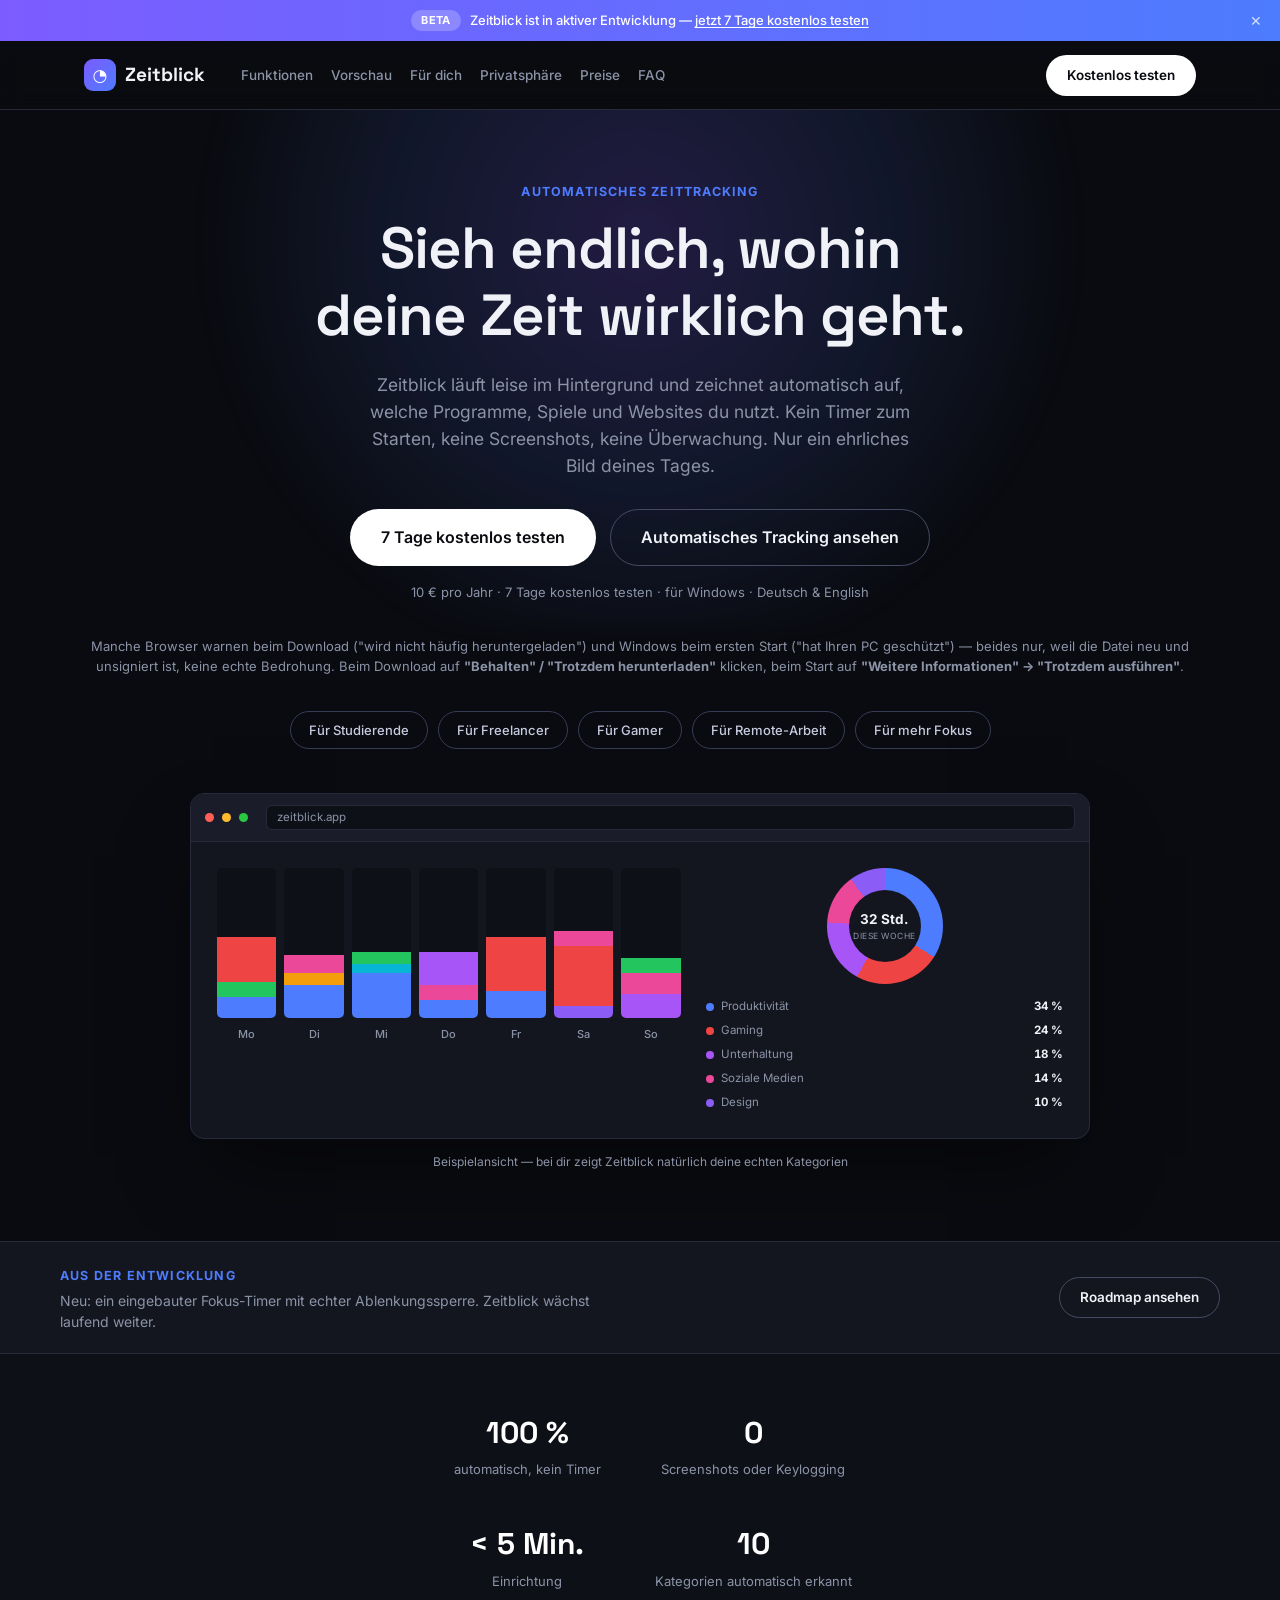
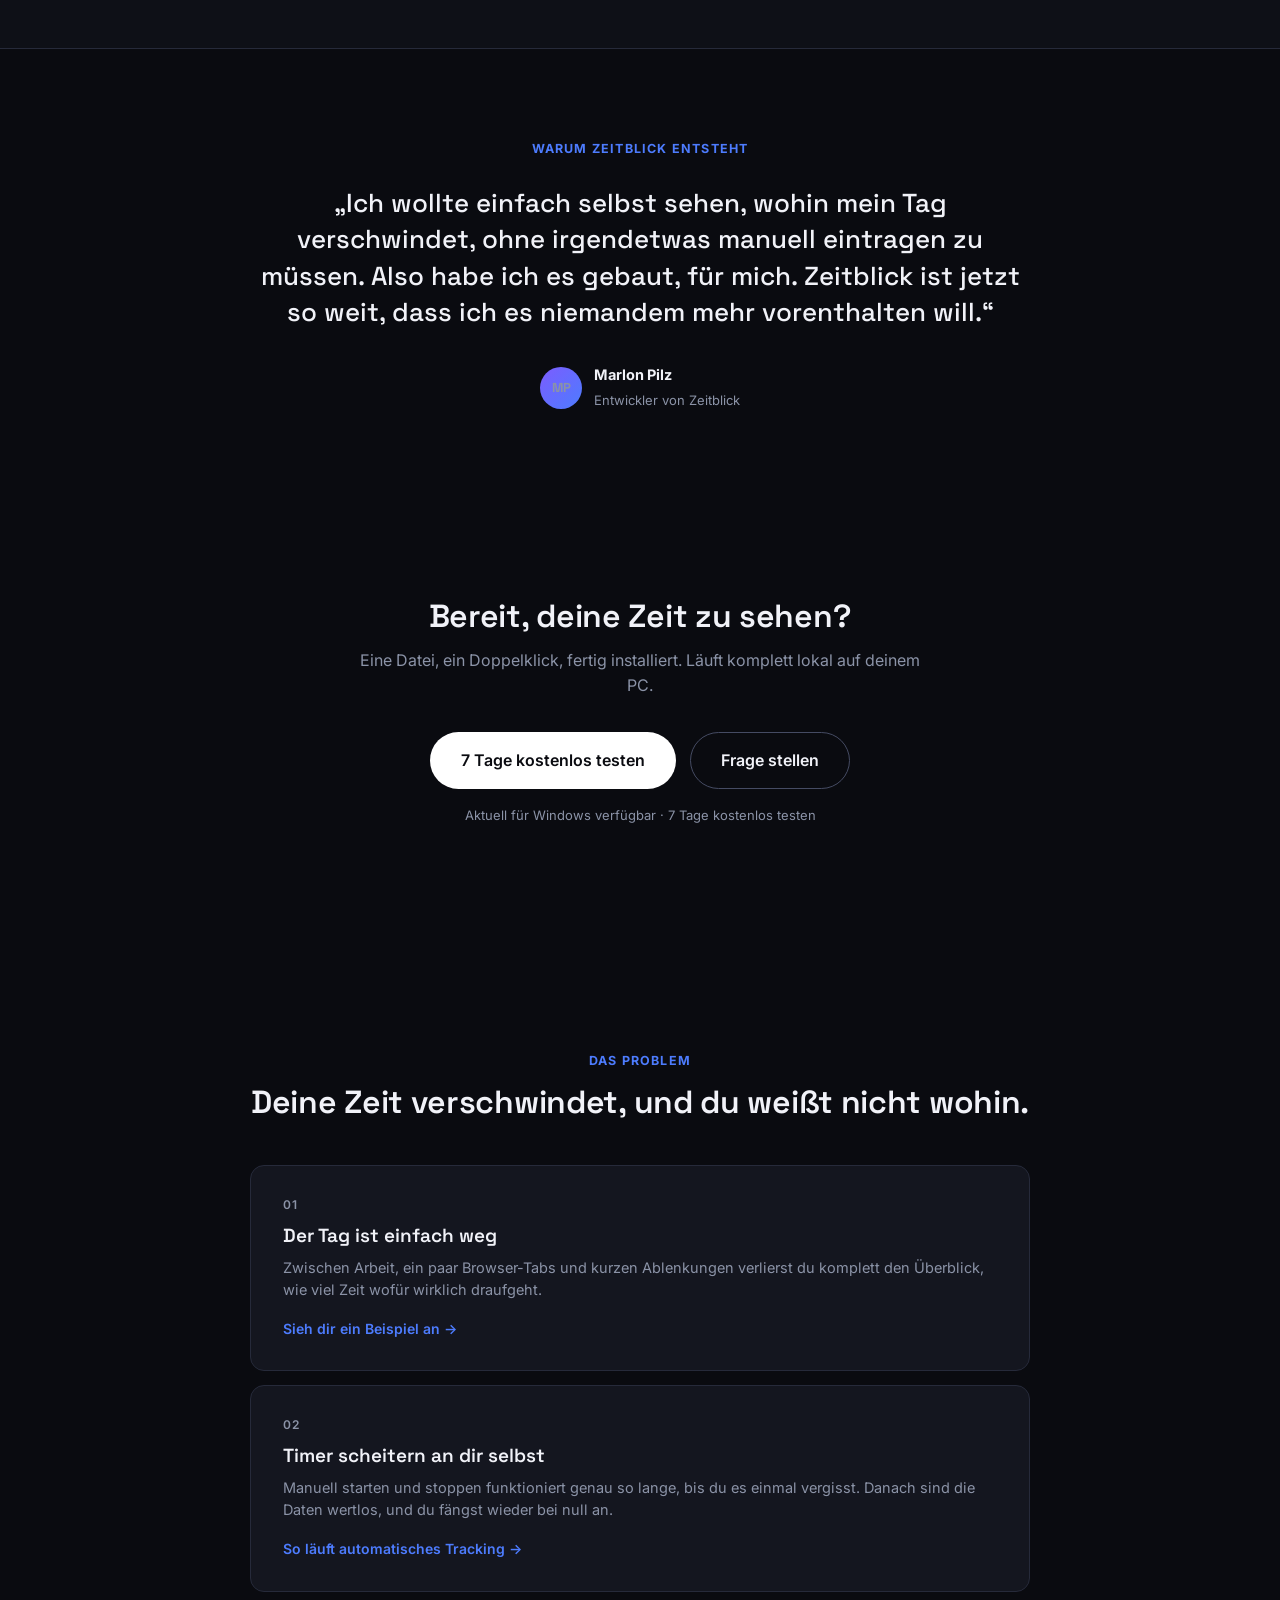
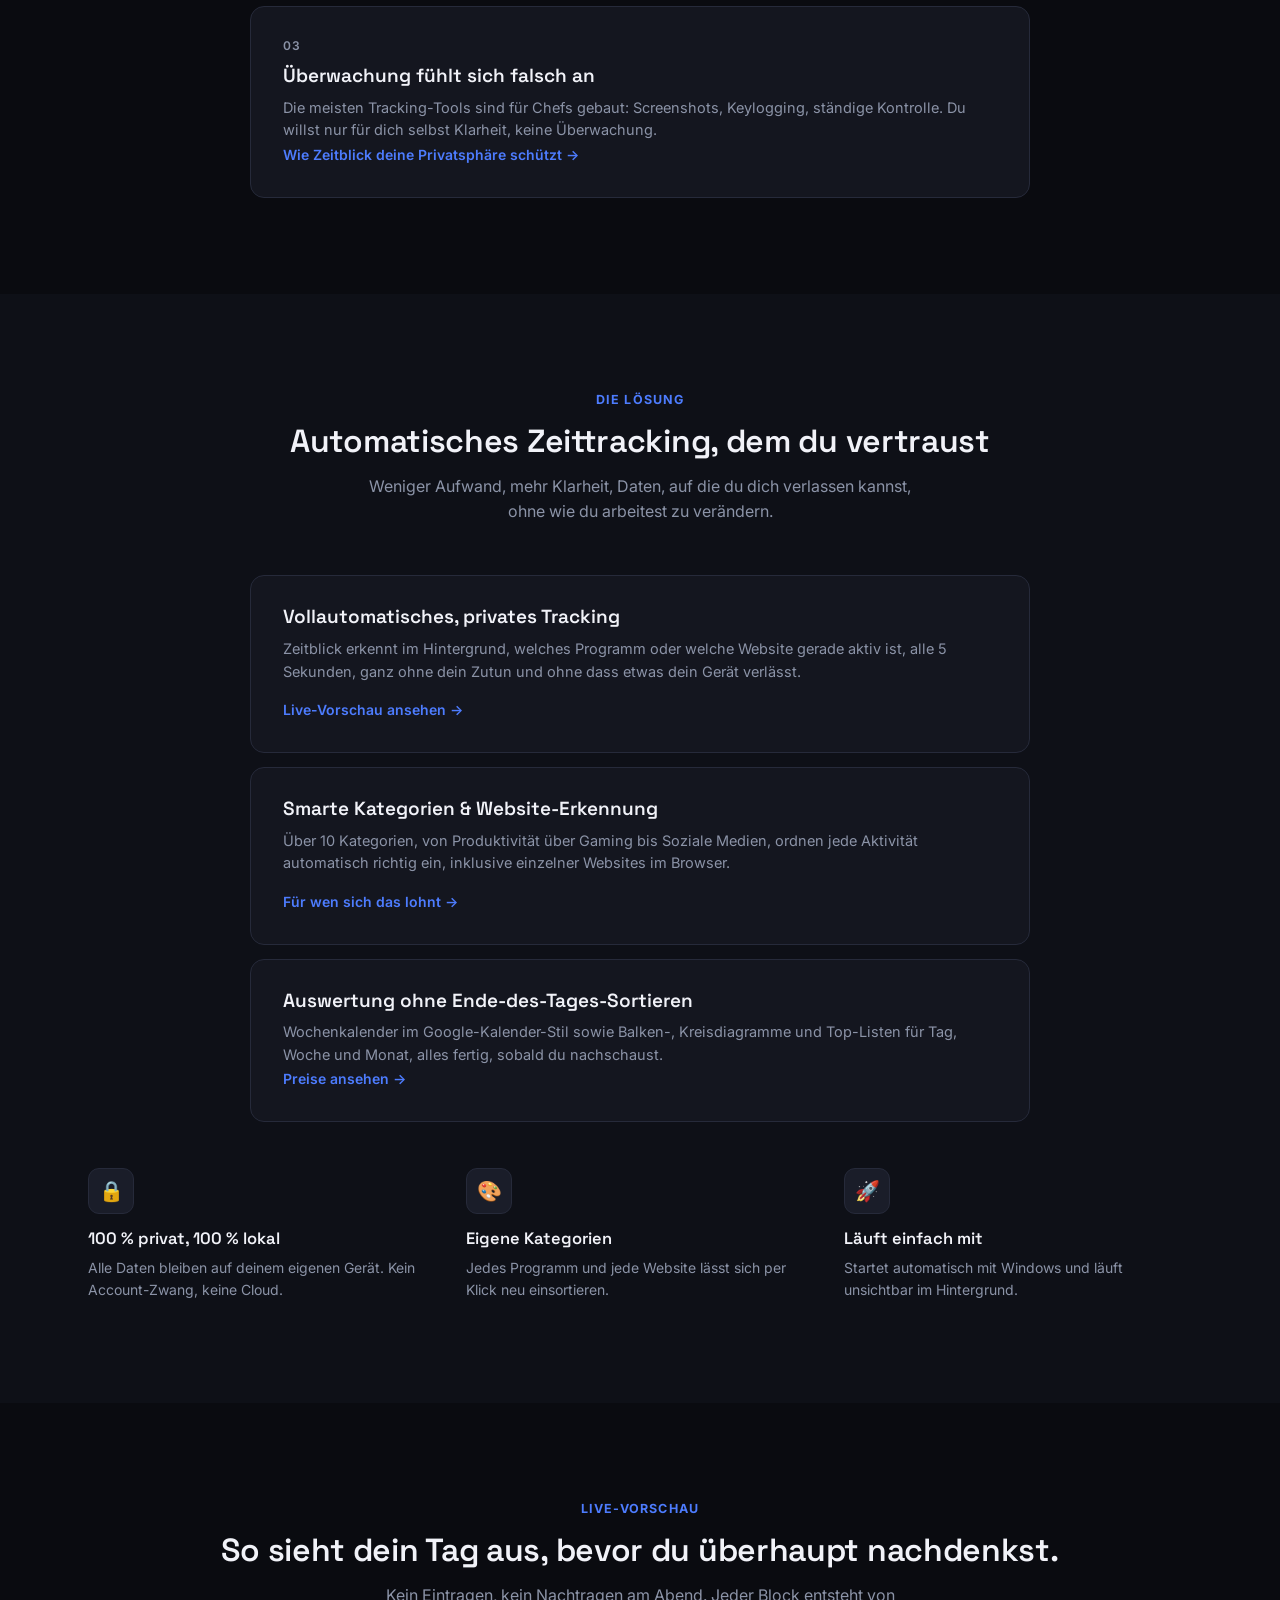
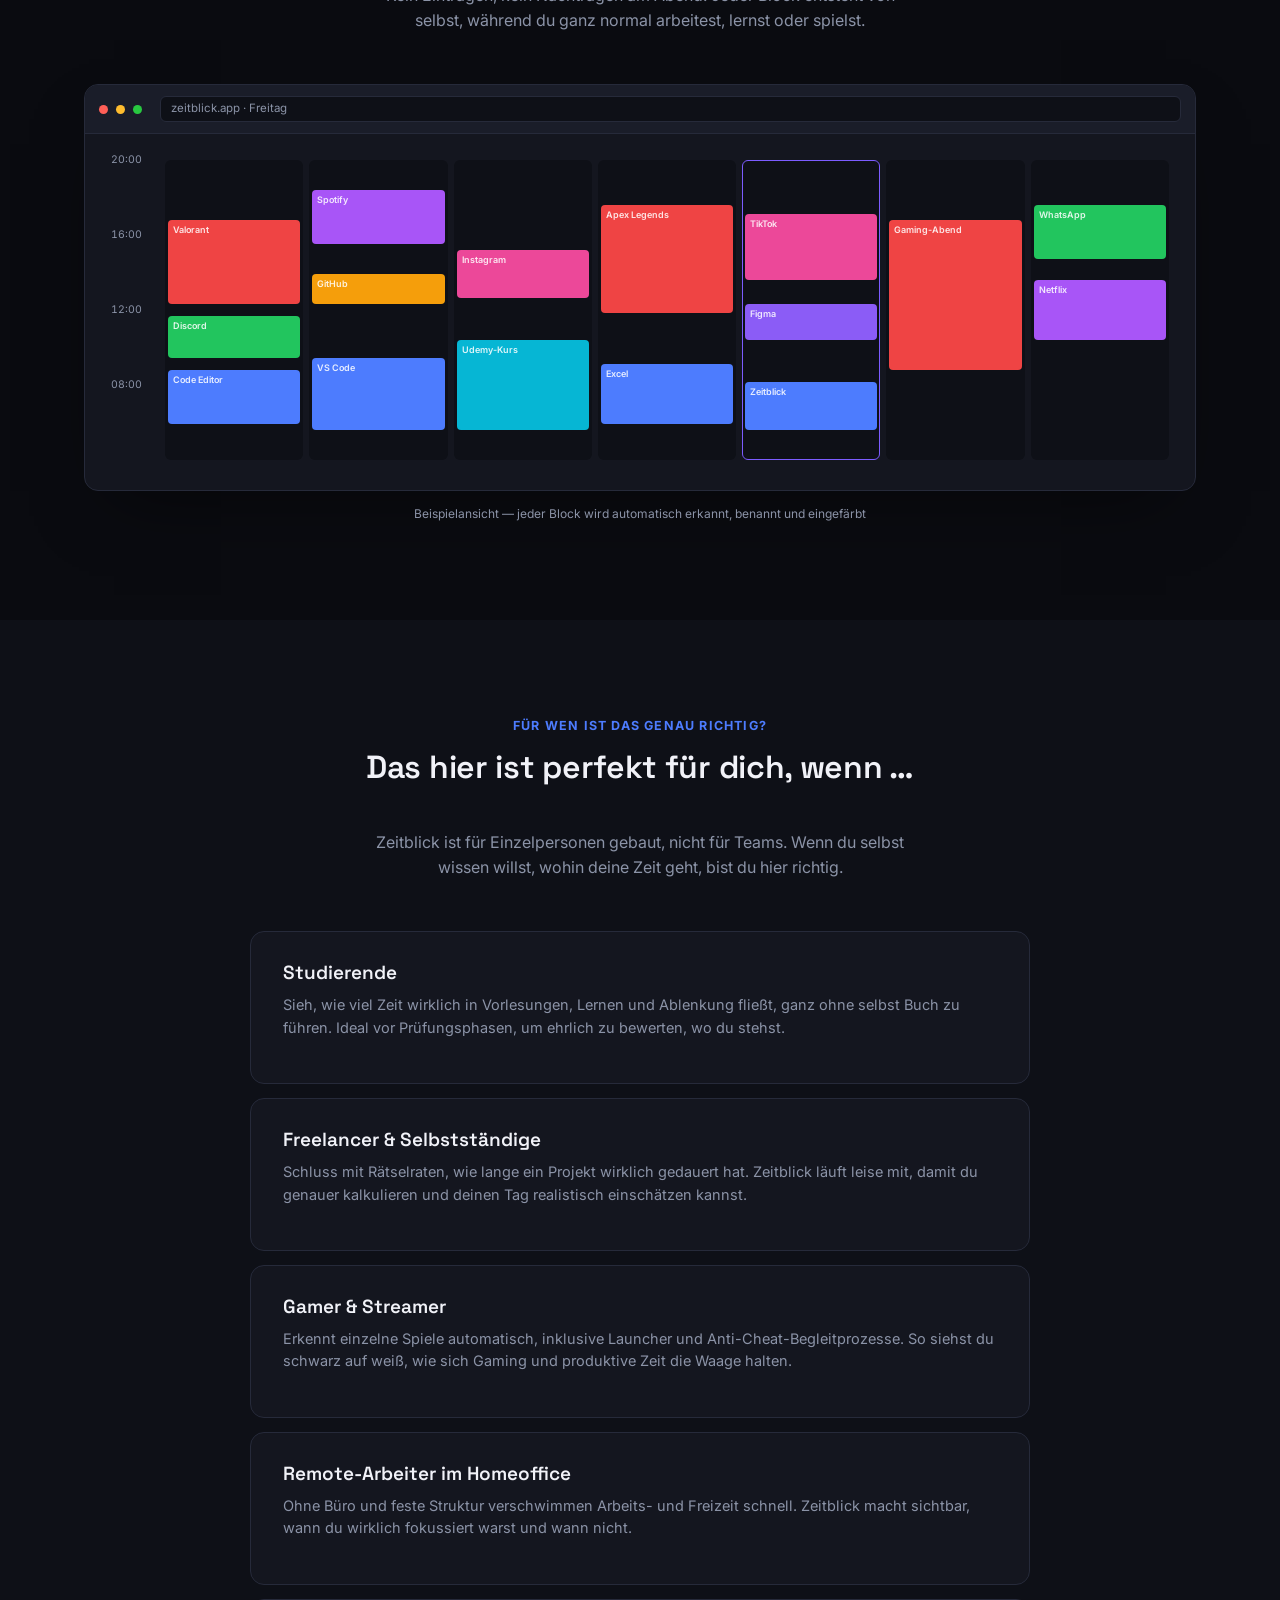
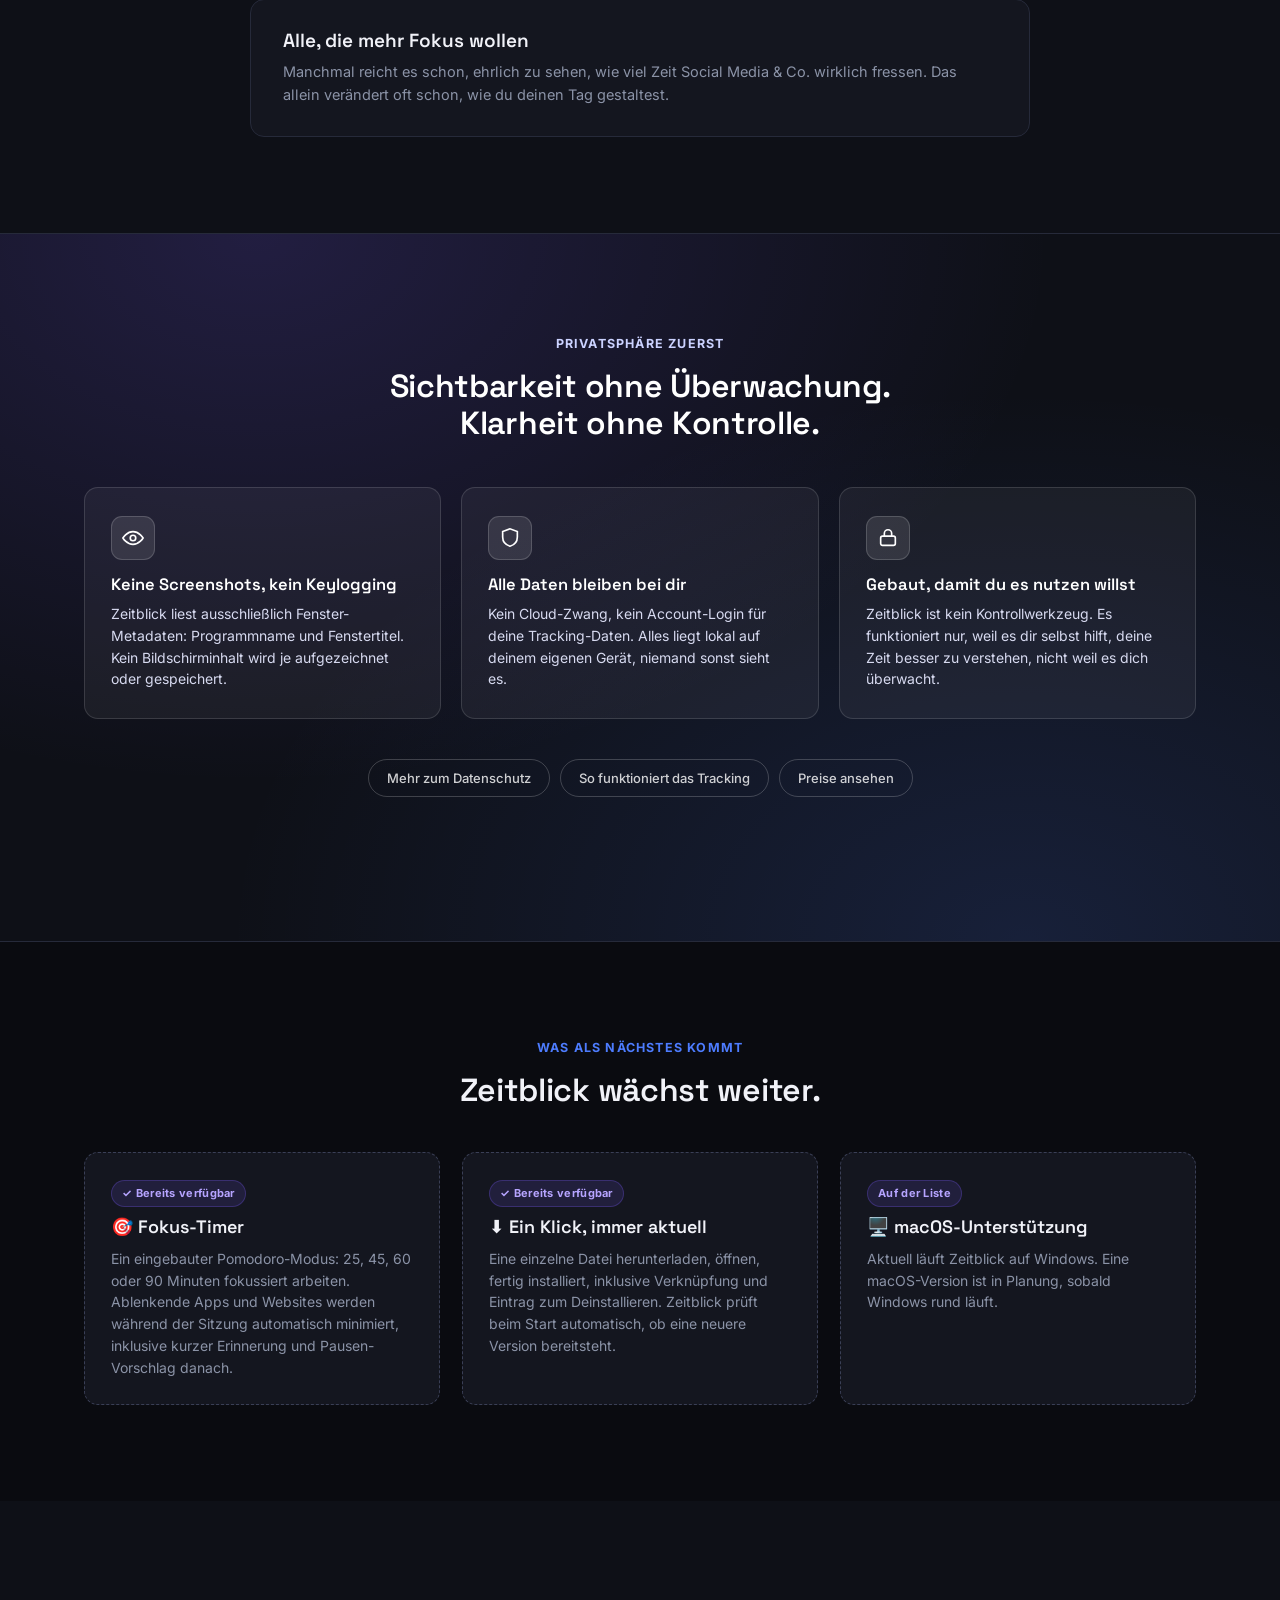
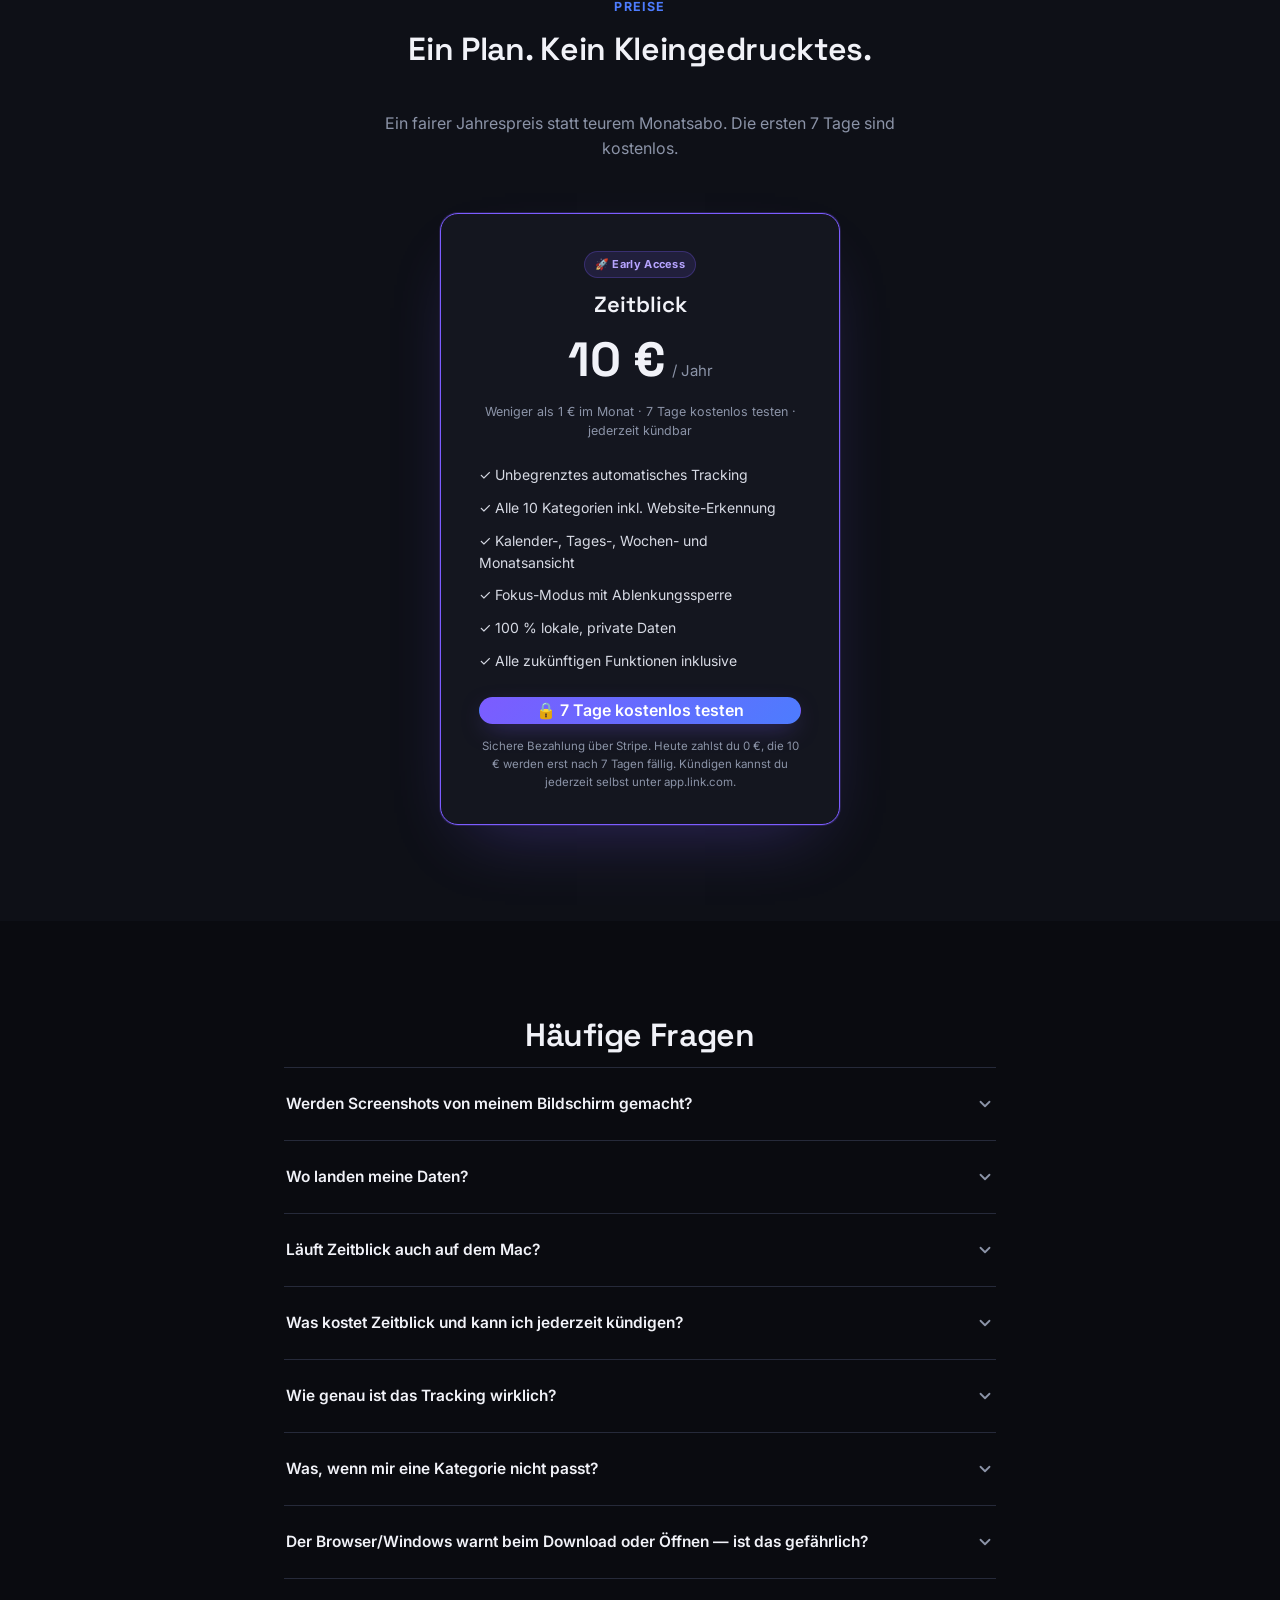
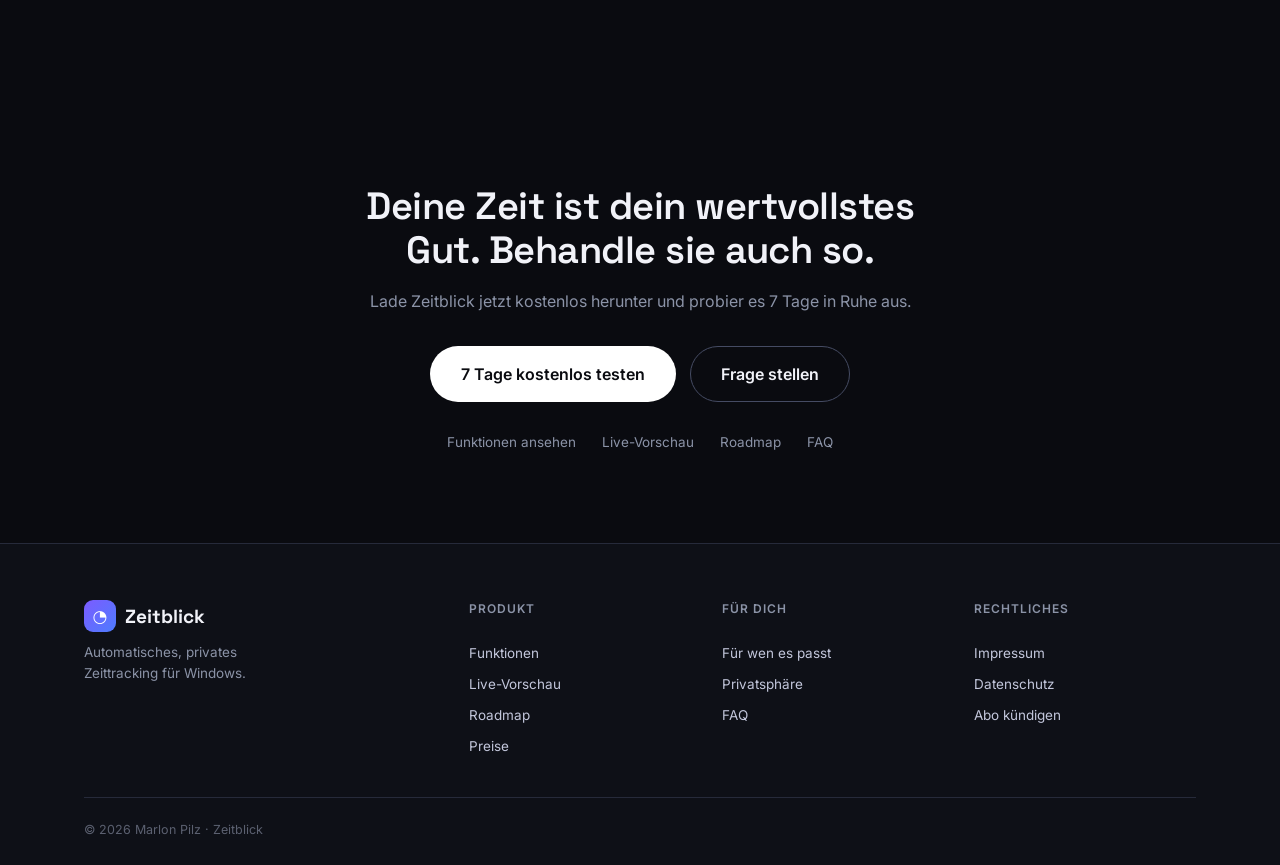
==== index.html @ 04ad4f32 "Route all trial CTAs through the live Stripe payment link Every download/test button on the main pag" ====
<!DOCTYPE html>
<html lang="de">
<head>
  <meta charset="UTF-8">
  <meta name="viewport" content="width=device-width, initial-scale=1.0">
  <title>Zeitblick – Automatisches Zeittracking für dich</title>
  <meta name="description" content="Zeitblick trackt automatisch jede App, jedes Spiel und jede Website und zeigt dir, wohin deine Zeit wirklich geht. Kein Timer, keine Screenshots, 100 % privat.">
  <meta name="robots" content="noindex">
  <link rel="icon" href="data:image/svg+xml,<svg xmlns='http://www.w3.org/2000/svg' viewBox='0 0 100 100'><text y='.9em' font-size='90'>⏱️</text></svg>">
  <link rel="preconnect" href="https://fonts.googleapis.com">
  <link rel="preconnect" href="https://fonts.gstatic.com" crossorigin>
  <link href="https://fonts.googleapis.com/css2?family=Space+Grotesk:wght@500;600;700&family=Inter:wght@400;500;600;700&display=swap" rel="stylesheet">
  <link rel="stylesheet" href="style.css">
</head>
<body>

  <div class="top-banner" id="topBanner">
    <div class="top-banner-inner">
      <span class="top-banner-badge">Beta</span>
      <span>Zeitblick ist in aktiver Entwicklung — <a href="#preise">jetzt 7 Tage kostenlos testen</a></span>
    </div>
    <button class="top-banner-close" id="topBannerClose" aria-label="Hinweis schließen">✕</button>
  </div>

  <header class="site-header" id="top">
    <div class="container header-inner">
      <a href="#top" class="logo">
        <span class="logo-mark">◔</span>
        <span class="logo-text">Zeitblick</span>
      </a>
      <nav class="main-nav" id="mainNav">
        <a href="#funktionen">Funktionen</a>
        <a href="#vorschau">Vorschau</a>
        <a href="#fuerdich">Für dich</a>
        <a href="#privatsphaere">Privatsphäre</a>
        <a href="#preise">Preise</a>
        <a href="#faq">FAQ</a>
      </nav>
      <div class="header-actions">
        <a href="https://buy.stripe.com/7sY9AU1iofcfcSf1mA2oE00" class="btn btn-pill-light btn-small">Kostenlos testen</a>
        <button class="nav-toggle" id="navToggle" aria-label="Menü öffnen" aria-expanded="false">
          <span></span><span></span><span></span>
        </button>
      </div>
    </div>
  </header>

  <main>

    <!-- ══════════ Hero ══════════ -->
    <section class="hero">
      <div class="hero-glow" aria-hidden="true"></div>
      <div class="container hero-inner-stack">
        <span class="eyebrow center">Automatisches Zeittracking</span>
        <h1 class="center">Sieh endlich, wohin<br>deine Zeit wirklich geht.</h1>
        <p class="hero-sub center">
          Zeitblick läuft leise im Hintergrund und zeichnet automatisch auf, welche
          Programme, Spiele und Websites du nutzt. Kein Timer zum Starten, keine
          Screenshots, keine Überwachung. Nur ein ehrliches Bild deines Tages.
        </p>
        <div class="hero-actions center">
          <a href="https://buy.stripe.com/7sY9AU1iofcfcSf1mA2oE00" class="btn btn-pill-light btn-large">7 Tage kostenlos testen</a>
          <a href="#vorschau" class="btn btn-pill-ghost btn-large">Automatisches Tracking ansehen</a>
        </div>
        <p class="hero-note center">10 € pro Jahr · 7 Tage kostenlos testen · für Windows · Deutsch &amp; English</p>
        <p class="hero-note center">Manche Browser warnen beim Download ("wird nicht häufig heruntergeladen") und Windows beim ersten Start ("hat Ihren PC geschützt") — beides nur, weil die Datei neu und unsigniert ist, keine echte Bedrohung. Beim Download auf <strong>"Behalten" / "Trotzdem herunterladen"</strong> klicken, beim Start auf <strong>"Weitere Informationen" → "Trotzdem ausführen"</strong>.</p>

        <div class="chip-row" id="fuerdich-chips">
          <a href="#fuerdich" class="chip">Für Studierende</a>
          <a href="#fuerdich" class="chip">Für Freelancer</a>
          <a href="#fuerdich" class="chip">Für Gamer</a>
          <a href="#fuerdich" class="chip">Für Remote-Arbeit</a>
          <a href="#fuerdich" class="chip">Für mehr Fokus</a>
        </div>

        <div class="hero-visual">
          <div class="browser-card">
            <div class="browser-bar">
              <span class="dot r"></span><span class="dot y"></span><span class="dot g"></span>
              <span class="browser-url">zeitblick.app</span>
            </div>
            <div class="browser-body">
              <div class="mini-week" role="img" aria-label="Beispielhafte Wochenübersicht nach Kategorien">
                <div class="mini-day"><div class="mini-bar">
                  <span style="height:14%;background:var(--cat-produktiv)"></span>
                  <span style="height:10%;background:var(--cat-kommunikation)"></span>
                  <span style="height:30%;background:var(--cat-gaming)"></span>
                </div><b>Mo</b></div>
                <div class="mini-day"><div class="mini-bar">
                  <span style="height:22%;background:var(--cat-produktiv)"></span>
                  <span style="height:8%;background:var(--cat-browsing)"></span>
                  <span style="height:12%;background:var(--cat-sozial)"></span>
                </div><b>Di</b></div>
                <div class="mini-day"><div class="mini-bar">
                  <span style="height:30%;background:var(--cat-produktiv)"></span>
                  <span style="height:6%;background:var(--cat-lernen)"></span>
                  <span style="height:8%;background:var(--cat-kommunikation)"></span>
                </div><b>Mi</b></div>
                <div class="mini-day"><div class="mini-bar">
                  <span style="height:12%;background:var(--cat-produktiv)"></span>
                  <span style="height:10%;background:var(--cat-sozial)"></span>
                  <span style="height:22%;background:var(--cat-unterhaltung)"></span>
                </div><b>Do</b></div>
                <div class="mini-day"><div class="mini-bar">
                  <span style="height:18%;background:var(--cat-produktiv)"></span>
                  <span style="height:36%;background:var(--cat-gaming)"></span>
                </div><b>Fr</b></div>
                <div class="mini-day"><div class="mini-bar">
                  <span style="height:8%;background:var(--cat-design)"></span>
                  <span style="height:40%;background:var(--cat-gaming)"></span>
                  <span style="height:10%;background:var(--cat-sozial)"></span>
                </div><b>Sa</b></div>
                <div class="mini-day"><div class="mini-bar">
                  <span style="height:16%;background:var(--cat-unterhaltung)"></span>
                  <span style="height:14%;background:var(--cat-sozial)"></span>
                  <span style="height:10%;background:var(--cat-kommunikation)"></span>
                </div><b>So</b></div>
              </div>
              <div class="mini-stats">
                <div class="mini-donut" style="background: conic-gradient(
                  var(--cat-produktiv) 0% 34%,
                  var(--cat-gaming) 34% 58%,
                  var(--cat-unterhaltung) 58% 76%,
                  var(--cat-sozial) 76% 90%,
                  var(--cat-design) 90% 100%)">
                  <div class="mini-donut-hole">
                    <b>32 Std.</b>
                    <span>diese Woche</span>
                  </div>
                </div>
                <div class="mini-legend">
                  <div><span class="dot" style="background:var(--cat-produktiv)"></span>Produktivität<b>34 %</b></div>
                  <div><span class="dot" style="background:var(--cat-gaming)"></span>Gaming<b>24 %</b></div>
                  <div><span class="dot" style="background:var(--cat-unterhaltung)"></span>Unterhaltung<b>18 %</b></div>
                  <div><span class="dot" style="background:var(--cat-sozial)"></span>Soziale Medien<b>14 %</b></div>
                  <div><span class="dot" style="background:var(--cat-design)"></span>Design<b>10 %</b></div>
                </div>
              </div>
            </div>
          </div>
          <p class="visual-caption center">Beispielansicht — bei dir zeigt Zeitblick natürlich deine echten Kategorien</p>
        </div>
      </div>
    </section>

    <!-- ══════════ Mini-Teaser ══════════ -->
    <div class="teaser-bar">
      <div class="container teaser-inner">
        <div>
          <span class="eyebrow">Aus der Entwicklung</span>
          <p>Neu: ein eingebauter Fokus-Timer mit echter Ablenkungssperre. Zeitblick wächst laufend weiter.</p>
        </div>
        <a href="#roadmap" class="btn btn-pill-ghost btn-small">Roadmap ansehen</a>
      </div>
    </div>

    <!-- ══════════ Trust-Leiste ══════════ -->
    <section class="trust-bar">
      <div class="container trust-grid">
        <div><b>100 %</b><span>automatisch, kein Timer</span></div>
        <div><b>0</b><span>Screenshots oder Keylogging</span></div>
        <div><b>&lt; 5 Min.</b><span>Einrichtung</span></div>
        <div><b>10</b><span>Kategorien automatisch erkannt</span></div>
      </div>
    </section>

    <!-- ══════════ Founder-Zitat ══════════ -->
    <section class="quote-section">
      <div class="container center">
        <span class="eyebrow center">Warum Zeitblick entsteht</span>
        <blockquote>
          „Ich wollte einfach selbst sehen, wohin mein Tag verschwindet, ohne
          irgendetwas manuell eintragen zu müssen. Also habe ich es gebaut, für
          mich. Zeitblick ist jetzt so weit, dass ich es niemandem mehr vorenthalten will.“
        </blockquote>
        <div class="quote-author">
          <span class="avatar-initial">MP</span>
          <div>
            <b>Marlon Pilz</b>
            <span>Entwickler von Zeitblick</span>
          </div>
        </div>
      </div>
    </section>

    <!-- ══════════ Download-artige Zwischen-CTA ══════════ -->
    <section class="section download-cta">
      <div class="container center">
        <h2 class="section-title">Bereit, deine Zeit zu sehen?</h2>
        <p class="section-sub">Eine Datei, ein Doppelklick, fertig installiert. Läuft komplett lokal auf deinem PC.</p>
        <div class="hero-actions center">
          <a href="https://buy.stripe.com/7sY9AU1iofcfcSf1mA2oE00" class="btn btn-pill-light btn-large">7 Tage kostenlos testen</a>
          <a href="mailto:smalox.der.beste@gmail.com?subject=Frage%20zu%20Zeitblick" class="btn btn-pill-ghost btn-large">Frage stellen</a>
        </div>
        <p class="hero-note">Aktuell für Windows verfügbar · 7 Tage kostenlos testen</p>
      </div>
    </section>

    <!-- ══════════ Problem ══════════ -->
    <section class="section" id="problem">
      <div class="container">
        <span class="eyebrow center">Das Problem</span>
        <h2 class="section-title center">Deine Zeit verschwindet, und du weißt nicht wohin.</h2>
        <div class="stacked-list">
          <div class="stacked-card">
            <span class="stacked-num">01</span>
            <h3>Der Tag ist einfach weg</h3>
            <p>Zwischen Arbeit, ein paar Browser-Tabs und kurzen Ablenkungen verlierst du komplett den Überblick, wie viel Zeit wofür wirklich draufgeht.</p>
            <a href="#vorschau" class="link-arrow">Sieh dir ein Beispiel an →</a>
          </div>
          <div class="stacked-card">
            <span class="stacked-num">02</span>
            <h3>Timer scheitern an dir selbst</h3>
            <p>Manuell starten und stoppen funktioniert genau so lange, bis du es einmal vergisst. Danach sind die Daten wertlos, und du fängst wieder bei null an.</p>
            <a href="#funktionen" class="link-arrow">So läuft automatisches Tracking →</a>
          </div>
          <div class="stacked-card">
            <span class="stacked-num">03</span>
            <h3>Überwachung fühlt sich falsch an</h3>
            <p>Die meisten Tracking-Tools sind für Chefs gebaut: Screenshots, Keylogging, ständige Kontrolle. Du willst nur für dich selbst Klarheit, keine Überwachung.</p>
            <a href="#privatsphaere" class="link-arrow">Wie Zeitblick deine Privatsphäre schützt →</a>
          </div>
        </div>
      </div>
    </section>

    <!-- ══════════ Lösung ══════════ -->
    <section class="section section-alt" id="funktionen">
      <div class="container">
        <span class="eyebrow center">Die Lösung</span>
        <h2 class="section-title center">Automatisches Zeittracking, dem du vertraust</h2>
        <p class="section-sub center">Weniger Aufwand, mehr Klarheit, Daten, auf die du dich verlassen kannst, ohne wie du arbeitest zu verändern.</p>

        <div class="stacked-list">
          <div class="stacked-card">
            <h3>Vollautomatisches, privates Tracking</h3>
            <p>Zeitblick erkennt im Hintergrund, welches Programm oder welche Website gerade aktiv ist, alle 5 Sekunden, ganz ohne dein Zutun und ohne dass etwas dein Gerät verlässt.</p>
            <a href="#vorschau" class="link-arrow">Live-Vorschau ansehen →</a>
          </div>
          <div class="stacked-card">
            <h3>Smarte Kategorien & Website-Erkennung</h3>
            <p>Über 10 Kategorien, von Produktivität über Gaming bis Soziale Medien, ordnen jede Aktivität automatisch richtig ein, inklusive einzelner Websites im Browser.</p>
            <a href="#fuerdich" class="link-arrow">Für wen sich das lohnt →</a>
          </div>
          <div class="stacked-card">
            <h3>Auswertung ohne Ende-des-Tages-Sortieren</h3>
            <p>Wochenkalender im Google-Kalender-Stil sowie Balken-, Kreisdiagramme und Top-Listen für Tag, Woche und Monat, alles fertig, sobald du nachschaust.</p>
            <a href="#preise" class="link-arrow">Preise ansehen →</a>
          </div>
        </div>

        <div class="card-grid three feature-grid">
          <div class="feature">
            <div class="feature-icon">🔒</div>
            <h3>100 % privat, 100 % lokal</h3>
            <p>Alle Daten bleiben auf deinem eigenen Gerät. Kein Account-Zwang, keine Cloud.</p>
          </div>
          <div class="feature">
            <div class="feature-icon">🎨</div>
            <h3>Eigene Kategorien</h3>
            <p>Jedes Programm und jede Website lässt sich per Klick neu einsortieren.</p>
          </div>
          <div class="feature">
            <div class="feature-icon">🚀</div>
            <h3>Läuft einfach mit</h3>
            <p>Startet automatisch mit Windows und läuft unsichtbar im Hintergrund.</p>
          </div>
        </div>
      </div>
    </section>

    <!-- ══════════ Live-Vorschau ══════════ -->
    <section class="section" id="vorschau">
      <div class="container">
        <span class="eyebrow center">Live-Vorschau</span>
        <h2 class="section-title center">So sieht dein Tag aus, bevor du überhaupt nachdenkst.</h2>
        <p class="section-sub center">Kein Eintragen, kein Nachtragen am Abend. Jeder Block entsteht von selbst, während du ganz normal arbeitest, lernst oder spielst.</p>

        <div class="preview-card">
          <div class="browser-bar">
            <span class="dot r"></span><span class="dot y"></span><span class="dot g"></span>
            <span class="browser-url">zeitblick.app · Freitag</span>
          </div>
          <div class="cal-preview">
            <div class="cal-axis">
              <span style="top:0%">20:00</span>
              <span style="top:25%">16:00</span>
              <span style="top:50%">12:00</span>
              <span style="top:75%">08:00</span>
            </div>
            <div class="cal-days" role="img" aria-label="Beispielhafter Tagesablauf mit farbigen Kategorie-Blöcken">
              <div class="cal-col">
                <span class="blk" style="top:70%;height:18%;background:var(--cat-produktiv)">Code Editor</span>
                <span class="blk" style="top:52%;height:14%;background:var(--cat-kommunikation)">Discord</span>
                <span class="blk" style="top:20%;height:28%;background:var(--cat-gaming)">Valorant</span>
              </div>
              <div class="cal-col">
                <span class="blk" style="top:66%;height:24%;background:var(--cat-produktiv)">VS Code</span>
                <span class="blk" style="top:38%;height:10%;background:var(--cat-browsing)">GitHub</span>
                <span class="blk" style="top:10%;height:18%;background:var(--cat-unterhaltung)">Spotify</span>
              </div>
              <div class="cal-col">
                <span class="blk" style="top:60%;height:30%;background:var(--cat-lernen)">Udemy-Kurs</span>
                <span class="blk" style="top:30%;height:16%;background:var(--cat-sozial)">Instagram</span>
              </div>
              <div class="cal-col">
                <span class="blk" style="top:68%;height:20%;background:var(--cat-produktiv)">Excel</span>
                <span class="blk" style="top:15%;height:36%;background:var(--cat-gaming)">Apex Legends</span>
              </div>
              <div class="cal-col cal-col-today">
                <span class="blk" style="top:74%;height:16%;background:var(--cat-produktiv)">Zeitblick</span>
                <span class="blk" style="top:48%;height:12%;background:var(--cat-design)">Figma</span>
                <span class="blk" style="top:18%;height:22%;background:var(--cat-sozial)">TikTok</span>
              </div>
              <div class="cal-col">
                <span class="blk" style="top:20%;height:50%;background:var(--cat-gaming)">Gaming-Abend</span>
              </div>
              <div class="cal-col">
                <span class="blk" style="top:40%;height:20%;background:var(--cat-unterhaltung)">Netflix</span>
                <span class="blk" style="top:15%;height:18%;background:var(--cat-kommunikation)">WhatsApp</span>
              </div>
            </div>
          </div>
        </div>
        <p class="visual-caption center">Beispielansicht — jeder Block wird automatisch erkannt, benannt und eingefärbt</p>
      </div>
    </section>

    <!-- ══════════ Für wen (Personas) ══════════ -->
    <section class="section section-alt" id="fuerdich">
      <div class="container">
        <span class="eyebrow center">Für wen ist das genau richtig?</span>
        <h2 class="section-title center">Das hier ist perfekt für dich, wenn …</h2>
        <p class="section-sub center">Zeitblick ist für Einzelpersonen gebaut, nicht für Teams. Wenn du selbst wissen willst, wohin deine Zeit geht, bist du hier richtig.</p>

        <div class="stacked-list">
          <div class="stacked-card">
            <h3>Studierende</h3>
            <p>Sieh, wie viel Zeit wirklich in Vorlesungen, Lernen und Ablenkung fließt, ganz ohne selbst Buch zu führen. Ideal vor Prüfungsphasen, um ehrlich zu bewerten, wo du stehst.</p>
          </div>
          <div class="stacked-card">
            <h3>Freelancer & Selbstständige</h3>
            <p>Schluss mit Rätselraten, wie lange ein Projekt wirklich gedauert hat. Zeitblick läuft leise mit, damit du genauer kalkulieren und deinen Tag realistisch einschätzen kannst.</p>
          </div>
          <div class="stacked-card">
            <h3>Gamer & Streamer</h3>
            <p>Erkennt einzelne Spiele automatisch, inklusive Launcher und Anti-Cheat-Begleitprozesse. So siehst du schwarz auf weiß, wie sich Gaming und produktive Zeit die Waage halten.</p>
          </div>
          <div class="stacked-card">
            <h3>Remote-Arbeiter im Homeoffice</h3>
            <p>Ohne Büro und feste Struktur verschwimmen Arbeits- und Freizeit schnell. Zeitblick macht sichtbar, wann du wirklich fokussiert warst und wann nicht.</p>
          </div>
          <div class="stacked-card">
            <h3>Alle, die mehr Fokus wollen</h3>
            <p>Manchmal reicht es schon, ehrlich zu sehen, wie viel Zeit Social Media & Co. wirklich fressen. Das allein verändert oft schon, wie du deinen Tag gestaltest.</p>
          </div>
        </div>
      </div>
    </section>

    <!-- ══════════ Privatsphäre ══════════ -->
    <section class="privacy-section" id="privatsphaere">
      <div class="container">
        <span class="eyebrow center light">Privatsphäre zuerst</span>
        <h2 class="section-title center light">Sichtbarkeit ohne Überwachung.<br>Klarheit ohne Kontrolle.</h2>

        <div class="privacy-grid">
          <div class="privacy-card">
            <div class="privacy-icon">
              <svg width="22" height="22" viewBox="0 0 24 24" fill="none" stroke="#fff" stroke-width="1.8"><path d="M1 12s4-7 11-7 11 7 11 7-4 7-11 7-11-7-11-7Z"/><circle cx="12" cy="12" r="3"/></svg>
            </div>
            <h3>Keine Screenshots, kein Keylogging</h3>
            <p>Zeitblick liest ausschließlich Fenster-Metadaten: Programmname und Fenstertitel. Kein Bildschirminhalt wird je aufgezeichnet oder gespeichert.</p>
          </div>
          <div class="privacy-card">
            <div class="privacy-icon">
              <svg width="22" height="22" viewBox="0 0 24 24" fill="none" stroke="#fff" stroke-width="1.8"><path d="M12 2 4 5v6c0 5 3.4 8.7 8 10 4.6-1.3 8-5 8-10V5l-8-3Z"/></svg>
            </div>
            <h3>Alle Daten bleiben bei dir</h3>
            <p>Kein Cloud-Zwang, kein Account-Login für deine Tracking-Daten. Alles liegt lokal auf deinem eigenen Gerät, niemand sonst sieht es.</p>
          </div>
          <div class="privacy-card">
            <div class="privacy-icon">
              <svg width="22" height="22" viewBox="0 0 24 24" fill="none" stroke="#fff" stroke-width="1.8"><rect x="4" y="10" width="16" height="10" rx="2"/><path d="M8 10V7a4 4 0 0 1 8 0v3"/></svg>
            </div>
            <h3>Gebaut, damit du es nutzen willst</h3>
            <p>Zeitblick ist kein Kontrollwerkzeug. Es funktioniert nur, weil es dir selbst hilft, deine Zeit besser zu verstehen, nicht weil es dich überwacht.</p>
          </div>
        </div>

        <div class="chip-row center">
          <a href="#faq" class="chip chip-light">Mehr zum Datenschutz</a>
          <a href="#funktionen" class="chip chip-light">So funktioniert das Tracking</a>
          <a href="#preise" class="chip chip-light">Preise ansehen</a>
        </div>
      </div>
    </section>

    <!-- ══════════ Roadmap ══════════ -->
    <section class="section" id="roadmap">
      <div class="container">
        <span class="eyebrow center">Was als Nächstes kommt</span>
        <h2 class="section-title center">Zeitblick wächst weiter.</h2>
        <div class="card-grid three">
          <div class="roadmap-card">
            <span class="badge-soon">✓ Bereits verfügbar</span>
            <h3>🎯 Fokus-Timer</h3>
            <p>Ein eingebauter Pomodoro-Modus: 25, 45, 60 oder 90 Minuten fokussiert arbeiten. Ablenkende Apps und Websites werden während der Sitzung automatisch minimiert, inklusive kurzer Erinnerung und Pausen-Vorschlag danach.</p>
          </div>
          <div class="roadmap-card">
            <span class="badge-soon">✓ Bereits verfügbar</span>
            <h3>⬇️ Ein Klick, immer aktuell</h3>
            <p>Eine einzelne Datei herunterladen, öffnen, fertig installiert, inklusive Verknüpfung und Eintrag zum Deinstallieren. Zeitblick prüft beim Start automatisch, ob eine neuere Version bereitsteht.</p>
          </div>
          <div class="roadmap-card">
            <span class="badge-soon">Auf der Liste</span>
            <h3>🖥️ macOS-Unterstützung</h3>
            <p>Aktuell läuft Zeitblick auf Windows. Eine macOS-Version ist in Planung, sobald Windows rund läuft.</p>
          </div>
        </div>
      </div>
    </section>

    <!-- ══════════ Preise ══════════ -->
    <section class="section section-alt" id="preise">
      <div class="container">
        <span class="eyebrow center">Preise</span>
        <h2 class="section-title center">Ein Plan. Kein Kleingedrucktes.</h2>
        <p class="section-sub center">Ein fairer Jahrespreis statt teurem Monatsabo. Die ersten 7 Tage sind kostenlos.</p>

        <div class="pricing-wrap">
          <div class="pricing-card">
            <span class="badge-soon">🚀 Early Access</span>
            <h3>Zeitblick</h3>
            <div class="price"><span class="price-amount">10 €</span><span class="price-period">/ Jahr</span></div>
            <p class="price-note">Weniger als 1 € im Monat · 7 Tage kostenlos testen · jederzeit kündbar</p>
            <ul class="price-features">
              <li>✓ Unbegrenztes automatisches Tracking</li>
              <li>✓ Alle 10 Kategorien inkl. Website-Erkennung</li>
              <li>✓ Kalender-, Tages-, Wochen- und Monatsansicht</li>
              <li>✓ Fokus-Modus mit Ablenkungssperre</li>
              <li>✓ 100 % lokale, private Daten</li>
              <li>✓ Alle zukünftigen Funktionen inklusive</li>
            </ul>

            <a href="https://buy.stripe.com/7sY9AU1iofcfcSf1mA2oE00" class="btn btn-pill-solid" style="width:100%;margin-bottom:14px">🔒 7 Tage kostenlos testen</a>

            <p class="waitlist-note">Sichere Bezahlung über Stripe. Heute zahlst du 0 €, die 10 € werden erst nach 7 Tagen fällig. Kündigen kannst du jederzeit selbst unter app.link.com.</p>
          </div>
        </div>
      </div>
    </section>

    <!-- ══════════ FAQ ══════════ -->
    <section class="section" id="faq">
      <div class="container narrow">
        <h2 class="section-title center">Häufige Fragen</h2>

        <div class="faq-list">
          <details class="faq-item">
            <summary>Werden Screenshots von meinem Bildschirm gemacht?<span class="chev"></span></summary>
            <p>Nein. Zeitblick liest ausschließlich Fenster-Metadaten, also den Programmnamen und den Fenstertitel. Es gibt keine Screenshots, kein Keylogging und keine Bildschirmaufnahme, weder gespeichert noch übertragen.</p>
          </details>
          <details class="faq-item">
            <summary>Wo landen meine Daten?<span class="chev"></span></summary>
            <p>Ausschließlich lokal auf deinem eigenen Gerät. Es gibt keine Cloud-Anbindung und keinen Account-Zwang für deine Tracking-Daten. Niemand außer dir sieht, was du wann gemacht hast.</p>
          </details>
          <details class="faq-item">
            <summary>Läuft Zeitblick auch auf dem Mac?<span class="chev"></span></summary>
            <p>Aktuell ist Zeitblick für Windows gebaut. Eine macOS-Version steht auf der Roadmap, sobald die Windows-Version rund läuft.</p>
          </details>
          <details class="faq-item">
            <summary>Was kostet Zeitblick und kann ich jederzeit kündigen?<span class="chev"></span></summary>
            <p>Zeitblick kostet 10 € pro Jahr, die ersten 7 Tage sind kostenlos. Kündigen kannst du jederzeit, dein Abo verlängert sich dann einfach nicht mehr. Deine bereits erfassten Daten bleiben lokal auf deinem Gerät.</p>
          </details>
          <details class="faq-item">
            <summary>Wie genau ist das Tracking wirklich?<span class="chev"></span></summary>
            <p>Zeitblick prüft alle 5 Sekunden, welches Fenster aktiv ist, und erkennt automatisch Leerlaufzeiten ab 3 Minuten ohne Maus- oder Tastatureingabe. Für den Alltag ist das genau genug, ohne dich mit Detailgenauigkeit auf die Sekunde zu belasten.</p>
          </details>
          <details class="faq-item">
            <summary>Was, wenn mir eine Kategorie nicht passt?<span class="chev"></span></summary>
            <p>Jedes Programm und jede Website lässt sich per Klick in eine andere Kategorie verschieben. Deine Anpassung gilt sofort und dauerhaft.</p>
          </details>
          <details class="faq-item">
            <summary>Der Browser/Windows warnt beim Download oder Öffnen — ist das gefährlich?<span class="chev"></span></summary>
            <p>Nein. Sowohl die Download-Warnung ("wird nicht häufig heruntergeladen") als auch "Windows hat Ihren PC geschützt" erscheinen, weil die Datei noch neu und nicht mit einem kostenpflichtigen Zertifikat signiert ist — nicht wegen eines echten Fundes. Beim Download auf "Behalten"/"Trotzdem herunterladen" klicken, beim Öffnen auf "Weitere Informationen" und dann "Trotzdem ausführen".</p>
          </details>
        </div>
      </div>
    </section>

    <!-- ══════════ Finale CTA ══════════ -->
    <section class="final-cta">
      <div class="container center">
        <h2>Deine Zeit ist dein wertvollstes<br>Gut. Behandle sie auch so.</h2>
        <p>Lade Zeitblick jetzt kostenlos herunter und probier es 7 Tage in Ruhe aus.</p>
        <div class="hero-actions center">
          <a href="https://buy.stripe.com/7sY9AU1iofcfcSf1mA2oE00" class="btn btn-pill-light btn-large">7 Tage kostenlos testen</a>
          <a href="mailto:smalox.der.beste@gmail.com?subject=Frage%20zu%20Zeitblick" class="btn btn-pill-ghost btn-large">Frage stellen</a>
        </div>
        <div class="final-links">
          <a href="#funktionen">Funktionen ansehen</a>
          <a href="#vorschau">Live-Vorschau</a>
          <a href="#roadmap">Roadmap</a>
          <a href="#faq">FAQ</a>
        </div>
      </div>
    </section>

  </main>

  <footer class="site-footer">
    <div class="container footer-grid">
      <div class="footer-brand">
        <a href="#top" class="logo">
          <span class="logo-mark">◔</span>
          <span class="logo-text">Zeitblick</span>
        </a>
        <p>Automatisches, privates Zeittracking für Windows.</p>
      </div>
      <div class="footer-col">
        <h4>Produkt</h4>
        <a href="#funktionen">Funktionen</a>
        <a href="#vorschau">Live-Vorschau</a>
        <a href="#roadmap">Roadmap</a>
        <a href="#preise">Preise</a>
      </div>
      <div class="footer-col">
        <h4>Für dich</h4>
        <a href="#fuerdich">Für wen es passt</a>
        <a href="#privatsphaere">Privatsphäre</a>
        <a href="#faq">FAQ</a>
      </div>
      <div class="footer-col">
        <h4>Rechtliches</h4>
        <a href="impressum.html">Impressum</a>
        <a href="datenschutz.html">Datenschutz</a>
        <a href="https://app.link.com" target="_blank" rel="noopener">Abo kündigen</a>
      </div>
    </div>
    <div class="container">
      <p class="footer-copy">&copy; 2026 Marlon Pilz · Zeitblick</p>
    </div>
  </footer>

  <script src="script.js"></script>
</body>
</html>
---- style.css ----
/* ═══════════════ Zeitblick Landingpage ═══════════════ */

:root {
  --bg: #0a0b10;
  --bg-alt: #0e1017;
  --panel: #14161f;
  --panel-2: #1a1d29;
  --border: #262a3a;
  --text: #f1f2f8;
  --muted: #8b93a7;
  --accent: #7c5cff;
  --accent2: #4d7cfe;

  --cat-produktiv: #4d7cfe;
  --cat-design: #8b5cf6;
  --cat-lernen: #06b6d4;
  --cat-kommunikation: #22c55e;
  --cat-sozial: #ec4899;
  --cat-browsing: #f59e0b;
  --cat-gaming: #ef4444;
  --cat-unterhaltung: #a855f7;
  --cat-windows: #7891ab;

  --radius: 14px;
  --font-head: "Space Grotesk", system-ui, sans-serif;
  --font-body: "Inter", system-ui, sans-serif;
}

* { margin: 0; padding: 0; box-sizing: border-box; }
html { scroll-behavior: smooth; }

body {
  background: var(--bg);
  color: var(--text);
  font-family: var(--font-body);
  line-height: 1.55;
  -webkit-font-smoothing: antialiased;
}

h1, h2, h3 { font-family: var(--font-head); font-weight: 600; line-height: 1.15; }

.container { max-width: 1160px; margin: 0 auto; padding: 0 24px; }
.container.narrow { max-width: 760px; }
.center { text-align: center; }

a { color: inherit; text-decoration: none; }

/* ── Buttons: durchgehend Pill-Form, an Rize angelehnt ── */

.btn {
  display: inline-flex;
  align-items: center;
  justify-content: center;
  gap: 8px;
  border-radius: 999px;
  font-weight: 600;
  font-family: var(--font-body);
  cursor: pointer;
  border: 1.5px solid transparent;
  transition: transform .15s, box-shadow .15s, background .15s, border-color .15s;
  white-space: nowrap;
}
/* helle, gefüllte Pille (Haupt-CTA, wie Rizes "Start Free Trial") */
.btn-pill-light {
  background: #fff;
  color: #0a0b10;
}
.btn-pill-light:hover { transform: translateY(-2px); box-shadow: 0 10px 26px -8px #ffffff55; }
/* Umrandete Pille auf dunklem Grund (sekundäre CTA) */
.btn-pill-ghost {
  background: transparent;
  color: var(--text);
  border-color: #454b63;
}
.btn-pill-ghost:hover { border-color: #6b7290; background: #ffffff0a; }
/* Markenfarbige Pille (innerhalb heller Karten, z. B. Preise) */
.btn-pill-solid {
  background: linear-gradient(135deg, var(--accent), var(--accent2));
  color: #fff;
  box-shadow: 0 8px 24px -8px #7c5cff88;
}
.btn-pill-solid:hover { transform: translateY(-2px); box-shadow: 0 12px 28px -8px #7c5cffaa; }

.btn-large { padding: 15px 30px; font-size: 16px; }
.btn-small { padding: 9px 20px; font-size: 13.5px; }

/* ── Top-Banner ── */

.top-banner {
  background: linear-gradient(90deg, var(--accent), var(--accent2));
  color: #fff;
  display: flex;
  align-items: center;
  justify-content: center;
  font-size: 13px;
  font-weight: 500;
  padding: 10px 44px;
  position: relative;
}
.top-banner-inner {
  display: flex;
  align-items: center;
  gap: 9px;
  flex-wrap: wrap;
  justify-content: center;
  text-align: center;
}
.top-banner-badge {
  background: rgba(255, 255, 255, 0.22);
  padding: 2px 10px;
  border-radius: 999px;
  font-size: 11px;
  font-weight: 700;
  letter-spacing: 0.03em;
  text-transform: uppercase;
}
.top-banner a {
  color: #fff;
  text-decoration: underline;
  text-underline-offset: 2px;
}
.top-banner-close {
  position: absolute;
  right: 12px;
  top: 50%;
  transform: translateY(-50%);
  background: none;
  border: none;
  color: rgba(255, 255, 255, 0.75);
  font-size: 14px;
  cursor: pointer;
  line-height: 1;
  padding: 6px;
}
.top-banner-close:hover { color: #fff; }

/* ── Header ── */

.site-header {
  position: sticky;
  top: 0;
  z-index: 40;
  background: rgba(10, 11, 16, 0.82);
  backdrop-filter: blur(10px);
  border-bottom: 1px solid var(--border);
}
.header-inner { display: flex; align-items: center; gap: 28px; height: 68px; }

.logo { display: flex; align-items: center; gap: 9px; font-family: var(--font-head); font-weight: 700; font-size: 19px; }
.logo-mark {
  width: 32px; height: 32px;
  display: grid; place-items: center;
  background: linear-gradient(135deg, var(--accent), var(--accent2));
  border-radius: 9px;
  color: #fff;
  font-size: 17px;
  flex: none;
}

.main-nav { display: flex; gap: 18px; margin-left: 8px; flex: 1; white-space: nowrap; }
.main-nav a { color: var(--muted); font-size: 13.5px; font-weight: 500; transition: color .15s; }
.main-nav a:hover { color: var(--text); }

.header-actions { display: flex; align-items: center; gap: 14px; }

.nav-toggle {
  display: none;
  flex-direction: column;
  justify-content: center;
  gap: 5px;
  width: 34px; height: 34px;
  background: none; border: none; cursor: pointer;
}
.nav-toggle span { display: block; height: 2px; width: 100%; background: var(--text); border-radius: 2px; }

/* ── Hero (zentriert, Mockup darunter, wie Rize) ── */

.hero { position: relative; overflow: hidden; padding: 72px 0 0; }
.hero-glow {
  position: absolute;
  top: -260px; left: 50%;
  width: 1000px; height: 780px;
  transform: translateX(-50%);
  background: radial-gradient(circle, #7c5cff36 0%, #4d7cfe1c 40%, transparent 70%);
  filter: blur(10px);
  pointer-events: none;
}
.hero-inner-stack { position: relative; display: flex; flex-direction: column; align-items: center; }

.eyebrow {
  display: inline-block;
  font-size: 12.5px;
  font-weight: 700;
  letter-spacing: 1.2px;
  text-transform: uppercase;
  color: var(--accent2);
  margin-bottom: 14px;
}
.eyebrow.center { display: block; text-align: center; }
.eyebrow.light { color: #cbd2ff; }

.hero h1 { font-size: 58px; letter-spacing: -1px; max-width: 820px; margin-bottom: 22px; }
.hero-sub { color: var(--muted); font-size: 17.5px; max-width: 560px; margin: 0 auto 30px; }
.hero-actions { display: flex; gap: 14px; flex-wrap: wrap; margin-bottom: 16px; }
.hero-actions.center { justify-content: center; }
.hero-note { color: var(--muted); font-size: 13px; margin-bottom: 34px; }

/* Chip-Reihe (wie Rizes "For teams / For individuals …") */
.chip-row { display: flex; gap: 10px; flex-wrap: wrap; margin-bottom: 44px; }
.chip-row.center { justify-content: center; }
.chip {
  display: inline-block;
  padding: 8px 18px;
  border-radius: 999px;
  border: 1px solid #363c56;
  color: #c7cbe0;
  font-size: 13px;
  font-weight: 500;
  transition: border-color .15s, color .15s, background .15s;
}
.chip:hover { border-color: var(--accent2); color: #fff; background: #ffffff0a; }
.chip-light { border-color: #ffffff33; color: #ffffffcc; }
.chip-light:hover { border-color: #ffffff77; color: #fff; }

/* ── Hero-Visual (mini Wochen-/Statistik-Vorschau) ── */

.hero-visual { position: relative; width: 100%; max-width: 900px; margin: 0 auto; padding-bottom: 70px; }
.browser-card {
  background: var(--panel);
  border: 1px solid var(--border);
  border-radius: var(--radius);
  overflow: hidden;
  box-shadow: 0 40px 80px -24px #00000090;
}
.browser-bar {
  display: flex;
  align-items: center;
  gap: 8px;
  padding: 11px 14px;
  background: var(--panel-2);
  border-bottom: 1px solid var(--border);
}
.dot { width: 9px; height: 9px; border-radius: 50%; flex: none; }
.dot.r { background: #ff5f57; } .dot.y { background: #febc2e; } .dot.g { background: #28c840; }
.browser-url {
  margin-left: 10px;
  font-size: 11.5px;
  color: var(--muted);
  background: var(--bg-alt);
  border: 1px solid var(--border);
  border-radius: 6px;
  padding: 3px 10px;
  flex: 1;
}

.browser-body { padding: 26px; display: flex; gap: 26px; flex-wrap: wrap; }

.mini-week { display: flex; gap: 8px; flex: 1.3; min-width: 220px; }
.mini-day { display: flex; flex-direction: column; align-items: center; gap: 8px; flex: 1; }
.mini-bar {
  width: 100%;
  height: 150px;
  display: flex;
  flex-direction: column-reverse;
  border-radius: 5px;
  overflow: hidden;
  background: var(--bg-alt);
}
.mini-bar span { width: 100%; }
.mini-day b { font-size: 11px; color: var(--muted); font-weight: 500; }

.mini-stats { display: flex; flex-direction: column; align-items: center; gap: 14px; flex: 1; min-width: 170px; }
.mini-donut {
  width: 116px; height: 116px;
  border-radius: 50%;
  display: grid; place-items: center;
}
.mini-donut-hole {
  width: 72px; height: 72px;
  border-radius: 50%;
  background: var(--panel);
  display: flex; flex-direction: column; align-items: center; justify-content: center;
  text-align: center;
}
.mini-donut-hole b { font-size: 13.5px; }
.mini-donut-hole span { font-size: 8.5px; color: var(--muted); text-transform: uppercase; letter-spacing: .5px; }

.mini-legend { width: 100%; display: flex; flex-direction: column; gap: 6px; }
.mini-legend div { display: flex; align-items: center; gap: 7px; font-size: 11.5px; color: var(--muted); }
.mini-legend b { margin-left: auto; color: var(--text); font-variant-numeric: tabular-nums; }
.mini-legend .dot { width: 8px; height: 8px; }

.visual-caption { font-size: 12px; color: var(--muted); margin-top: 14px; }
.visual-caption.center { text-align: center; }

/* ── Mini-Teaser-Leiste ── */

.teaser-bar { border-top: 1px solid var(--border); border-bottom: 1px solid var(--border); background: var(--panel); }
.teaser-inner { display: flex; align-items: center; justify-content: space-between; gap: 22px; padding: 20px 0; flex-wrap: wrap; }
.teaser-inner .eyebrow { margin-bottom: 4px; }
.teaser-inner p { color: var(--muted); font-size: 14px; max-width: 560px; }

/* ── Trust-Leiste ── */

.trust-bar { border-bottom: 1px solid var(--border); background: var(--bg-alt); padding: 56px 0; }
.trust-grid { display: grid; grid-template-columns: repeat(2, 1fr); gap: 40px 20px; max-width: 480px; margin: 0 auto; text-align: center; }
.trust-grid b { display: block; font-family: var(--font-head); font-size: 30px; color: #fff; }
.trust-grid span { font-size: 13px; color: var(--muted); }

/* ── Founder-Zitat ── */

.quote-section { padding: 90px 0; }
.quote-section blockquote {
  font-family: var(--font-head);
  font-size: 26px;
  font-weight: 500;
  line-height: 1.4;
  max-width: 760px;
  margin: 26px auto 34px;
}
.quote-author { display: flex; align-items: center; justify-content: center; gap: 12px; }
.quote-author div { text-align: left; }
.quote-author b { display: block; font-size: 14.5px; }
.quote-author span { font-size: 13px; color: var(--muted); }
.avatar-initial {
  width: 42px; height: 42px;
  border-radius: 50%;
  background: linear-gradient(135deg, var(--accent), var(--accent2));
  color: #fff;
  display: grid; place-items: center;
  font-family: var(--font-head);
  font-weight: 700;
  font-size: 14px;
  flex: none;
}

/* ── Allgemeine Sections ── */

.section { padding: 96px 0; }
.section-alt { background: var(--bg-alt); }
.section-title { font-size: 32px; margin-bottom: 14px; letter-spacing: -0.3px; }
.section-title.light { color: #fff; }
.section-sub { color: var(--muted); font-size: 16px; max-width: 560px; margin: 0 auto 52px; }
#problem .section-title, #fuerdich .section-title, #roadmap .section-title, #preise .section-title { margin-bottom: 44px; }
.download-cta .section-sub { margin-bottom: 34px; }

/* ── Gestapelte Karten mit Nummer/Link (wie Rizes Problem/Solution) ── */

.stacked-list { display: flex; flex-direction: column; gap: 14px; max-width: 780px; margin: 0 auto; }
.stacked-card {
  background: var(--panel);
  border: 1px solid var(--border);
  border-radius: var(--radius);
  padding: 30px 32px;
}
.stacked-num { display: block; font-size: 12px; color: var(--muted); font-weight: 600; letter-spacing: 1px; margin-bottom: 10px; }
.stacked-card h3 { font-size: 19px; margin-bottom: 10px; }
.stacked-card p { color: var(--muted); font-size: 14.5px; margin-bottom: 14px; }
.stacked-card:last-child p { margin-bottom: 0; }
.link-arrow { color: var(--accent2); font-size: 14px; font-weight: 600; }
.link-arrow:hover { color: #7fa2ff; }

.feature-grid { margin-top: 40px; }

/* ── Karten-Grids ── */

.card-grid { display: grid; gap: 22px; }
.card-grid.three { grid-template-columns: repeat(3, 1fr); }

.feature { padding: 6px 4px; }
.feature-icon {
  width: 46px; height: 46px;
  display: grid; place-items: center;
  background: var(--panel-2);
  border: 1px solid var(--border);
  border-radius: 11px;
  font-size: 20px;
  margin-bottom: 16px;
}
.feature h3 { font-size: 16.5px; margin-bottom: 8px; }
.feature p { color: var(--muted); font-size: 14px; }

/* ── Live-Vorschau (Kalender-Mockup) ── */

.preview-card {
  background: var(--panel);
  border: 1px solid var(--border);
  border-radius: var(--radius);
  overflow: hidden;
  box-shadow: 0 30px 70px -30px #00000090;
}
.cal-preview { display: flex; padding: 26px 26px 30px; gap: 12px; }
.cal-axis { position: relative; width: 42px; flex: none; height: 300px; }
.cal-axis span { position: absolute; font-size: 10.5px; color: var(--muted); transform: translateY(-50%); font-variant-numeric: tabular-nums; }
.cal-days { flex: 1; display: grid; grid-template-columns: repeat(7, 1fr); gap: 6px; height: 300px; }
.cal-col { position: relative; background: var(--bg-alt); border-radius: 6px; overflow: hidden; }
.cal-col-today { outline: 1.5px solid var(--accent); outline-offset: -1.5px; }
.blk {
  position: absolute;
  left: 3px; right: 3px;
  border-radius: 4px;
  font-size: 9px;
  font-weight: 600;
  color: #ffffffdd;
  padding: 3px 5px;
  overflow: hidden;
  white-space: nowrap;
  text-overflow: ellipsis;
}

/* ── Privatsphäre (eigener, farblich abgesetzter Block) ── */

.privacy-section {
  padding: 100px 0;
  background:
    radial-gradient(ellipse at 20% 0%, #7c5cff2e 0%, transparent 55%),
    radial-gradient(ellipse at 80% 100%, #4d7cfe26 0%, transparent 55%),
    var(--bg-alt);
  border-top: 1px solid var(--border);
  border-bottom: 1px solid var(--border);
}
.privacy-grid { display: grid; grid-template-columns: repeat(3, 1fr); gap: 20px; margin: 46px 0 40px; }
.privacy-card {
  background: #ffffff0d;
  border: 1px solid #ffffff22;
  border-radius: var(--radius);
  padding: 28px 26px;
}
.privacy-icon {
  width: 44px; height: 44px;
  border-radius: 11px;
  background: #ffffff1a;
  border: 1px solid #ffffff2a;
  display: grid; place-items: center;
  margin-bottom: 16px;
}
.privacy-card h3 { font-size: 16.5px; margin-bottom: 8px; color: #fff; }
.privacy-card p { color: #d7daf0; font-size: 14px; }

/* ── Roadmap ── */

.roadmap-card {
  background: var(--panel);
  border: 1px dashed #3a3f56;
  border-radius: var(--radius);
  padding: 26px;
  position: relative;
}
.roadmap-card h3 { font-size: 18px; margin: 10px 0 10px; }
.roadmap-card p { color: var(--muted); font-size: 14px; }
.badge-soon {
  display: inline-block;
  background: #7c5cff22;
  color: #b6a4ff;
  border: 1px solid #7c5cff44;
  font-size: 11px;
  font-weight: 700;
  padding: 4px 10px;
  border-radius: 20px;
  letter-spacing: .3px;
}

/* ── Preise ── */

.pricing-wrap { display: flex; justify-content: center; }
.pricing-card {
  background: var(--panel);
  border: 1px solid var(--accent);
  box-shadow: 0 0 0 1px #7c5cff33, 0 30px 70px -30px #7c5cff55;
  border-radius: 18px;
  padding: 36px 38px 32px;
  max-width: 400px;
  width: 100%;
  text-align: center;
}
.pricing-card h3 { font-size: 22px; margin: 14px 0 6px; }
.price { display: flex; align-items: baseline; justify-content: center; gap: 6px; margin-bottom: 4px; }
.price-amount { font-family: var(--font-head); font-size: 48px; font-weight: 700; }
.price-period { color: var(--muted); font-size: 15px; }
.price-note { color: var(--muted); font-size: 12.5px; margin-bottom: 24px; }
.price-features { list-style: none; text-align: left; display: flex; flex-direction: column; gap: 11px; margin-bottom: 26px; }
.price-features li { font-size: 14px; color: #d7dae4; }

.waitlist-form { display: flex; gap: 8px; margin-bottom: 10px; }
.waitlist-form input {
  flex: 1;
  background: var(--bg-alt);
  border: 1px solid var(--border);
  border-radius: 999px;
  padding: 11px 18px;
  color: var(--text);
  font-size: 14px;
  font-family: var(--font-body);
}
.waitlist-form input:focus { outline: none; border-color: var(--accent); }
.waitlist-note { font-size: 11.5px; color: var(--muted); }

/* ── FAQ (schlanke Zeilen mit Chevron, wie Rize) ── */

.faq-list { border-top: 1px solid var(--border); }
.faq-item {
  border-bottom: 1px solid var(--border);
  padding: 4px 0;
}
.faq-item summary {
  cursor: pointer;
  list-style: none;
  padding: 20px 2px;
  font-weight: 600;
  font-size: 15.5px;
  display: flex;
  justify-content: space-between;
  align-items: center;
  gap: 16px;
}
.faq-item summary::-webkit-details-marker { display: none; }
.faq-item .chev {
  flex: none;
  width: 18px; height: 18px;
  position: relative;
  transition: transform .2s;
}
.faq-item .chev::before {
  content: "";
  position: absolute; inset: 0;
  background: var(--muted);
  -webkit-mask: url("data:image/svg+xml,%3Csvg xmlns='http://www.w3.org/2000/svg' viewBox='0 0 24 24' fill='none' stroke='black' stroke-width='2.4' stroke-linecap='round' stroke-linejoin='round'%3E%3Cpath d='M6 9l6 6 6-6'/%3E%3C/svg%3E") center / contain no-repeat;
  mask: url("data:image/svg+xml,%3Csvg xmlns='http://www.w3.org/2000/svg' viewBox='0 0 24 24' fill='none' stroke='black' stroke-width='2.4' stroke-linecap='round' stroke-linejoin='round'%3E%3Cpath d='M6 9l6 6 6-6'/%3E%3C/svg%3E") center / contain no-repeat;
}
.faq-item[open] .chev { transform: rotate(180deg); }
.faq-item p { color: var(--muted); font-size: 14.5px; padding: 0 2px 22px; max-width: 640px; }

/* ── Finale CTA ── */

.final-cta { padding: 110px 0 90px; text-align: center; }
.final-cta h2 { font-size: 38px; margin-bottom: 16px; letter-spacing: -0.5px; }
.final-cta p { color: var(--muted); margin-bottom: 32px; }
.final-links { display: flex; gap: 26px; justify-content: center; flex-wrap: wrap; margin-top: 30px; }
.final-links a { color: var(--muted); font-size: 13.5px; }
.final-links a:hover { color: var(--text); }

/* ── Footer ── */

.site-footer { border-top: 1px solid var(--border); padding: 56px 0 26px; background: var(--bg-alt); }
.footer-grid { display: grid; grid-template-columns: 1.6fr repeat(3, 1fr); gap: 30px; margin-bottom: 40px; }
.footer-brand p { color: var(--muted); font-size: 13.5px; margin-top: 10px; max-width: 220px; }
.footer-col h4 { font-size: 12px; text-transform: uppercase; letter-spacing: 1px; color: var(--muted); font-weight: 600; margin-bottom: 14px; }
.footer-col { display: flex; flex-direction: column; gap: 10px; }
.footer-col a { color: #c3c7dc; font-size: 13.5px; }
.footer-col a:hover { color: #fff; }
.footer-copy { color: #5b6070; font-size: 12.5px; border-top: 1px solid var(--border); padding-top: 22px; }

/* Schlanker Footer-Link-Streifen (Impressum/Datenschutz-Unterseiten) */
.footer-links-simple { display: flex; gap: 24px; flex-wrap: wrap; margin-bottom: 24px; }
.footer-links-simple a { color: #c3c7dc; font-size: 13.5px; }
.footer-links-simple a:hover { color: #fff; }

/* ── Unterseiten (Impressum/Datenschutz) ── */

.subpage-main { padding: 60px 0 100px; }
.back-link { color: var(--accent2); font-size: 14px; display: inline-block; margin-bottom: 26px; }
.subpage-main h1 { font-size: 30px; margin-bottom: 30px; }
.subpage-main h2 { font-size: 18px; margin: 30px 0 10px; }
.subpage-main p, .subpage-main address { color: var(--muted); font-size: 14.5px; font-style: normal; }
.subpage-main a { color: var(--accent2); }

/* ── Responsive ── */

@media (max-width: 900px) {
  .hero h1 { font-size: 42px; }
  .card-grid.three { grid-template-columns: 1fr 1fr; }
  .privacy-grid { grid-template-columns: 1fr; }
  .footer-grid { grid-template-columns: 1fr 1fr; }
  .main-nav { display: none; }
  .nav-toggle { display: flex; }
  .header-actions .btn-small { display: none; }
}

@media (max-width: 720px) {
  .card-grid.three { grid-template-columns: 1fr; }
  .hero h1 { font-size: 32px; }
  .quote-section blockquote { font-size: 21px; }
  .section { padding: 68px 0; }
  .privacy-section { padding: 70px 0; }
  .browser-body { flex-direction: column; }
  .cal-preview { overflow-x: auto; }
  .cal-axis { display: none; }
  .cal-days { min-width: 480px; }
  .waitlist-form { flex-direction: column; }
  .footer-grid { grid-template-columns: 1fr 1fr; }
  .trust-grid { grid-template-columns: 1fr 1fr; gap: 30px 16px; }
  .final-cta h2 { font-size: 28px; }
}

/* Menü aufgeklappt (mobil) */
.main-nav.open {
  display: flex;
  flex-direction: column;
  position: absolute;
  top: 68px; left: 0; right: 0;
  background: var(--bg);
  border-bottom: 1px solid var(--border);
  padding: 18px 24px 22px;
  gap: 16px;
}
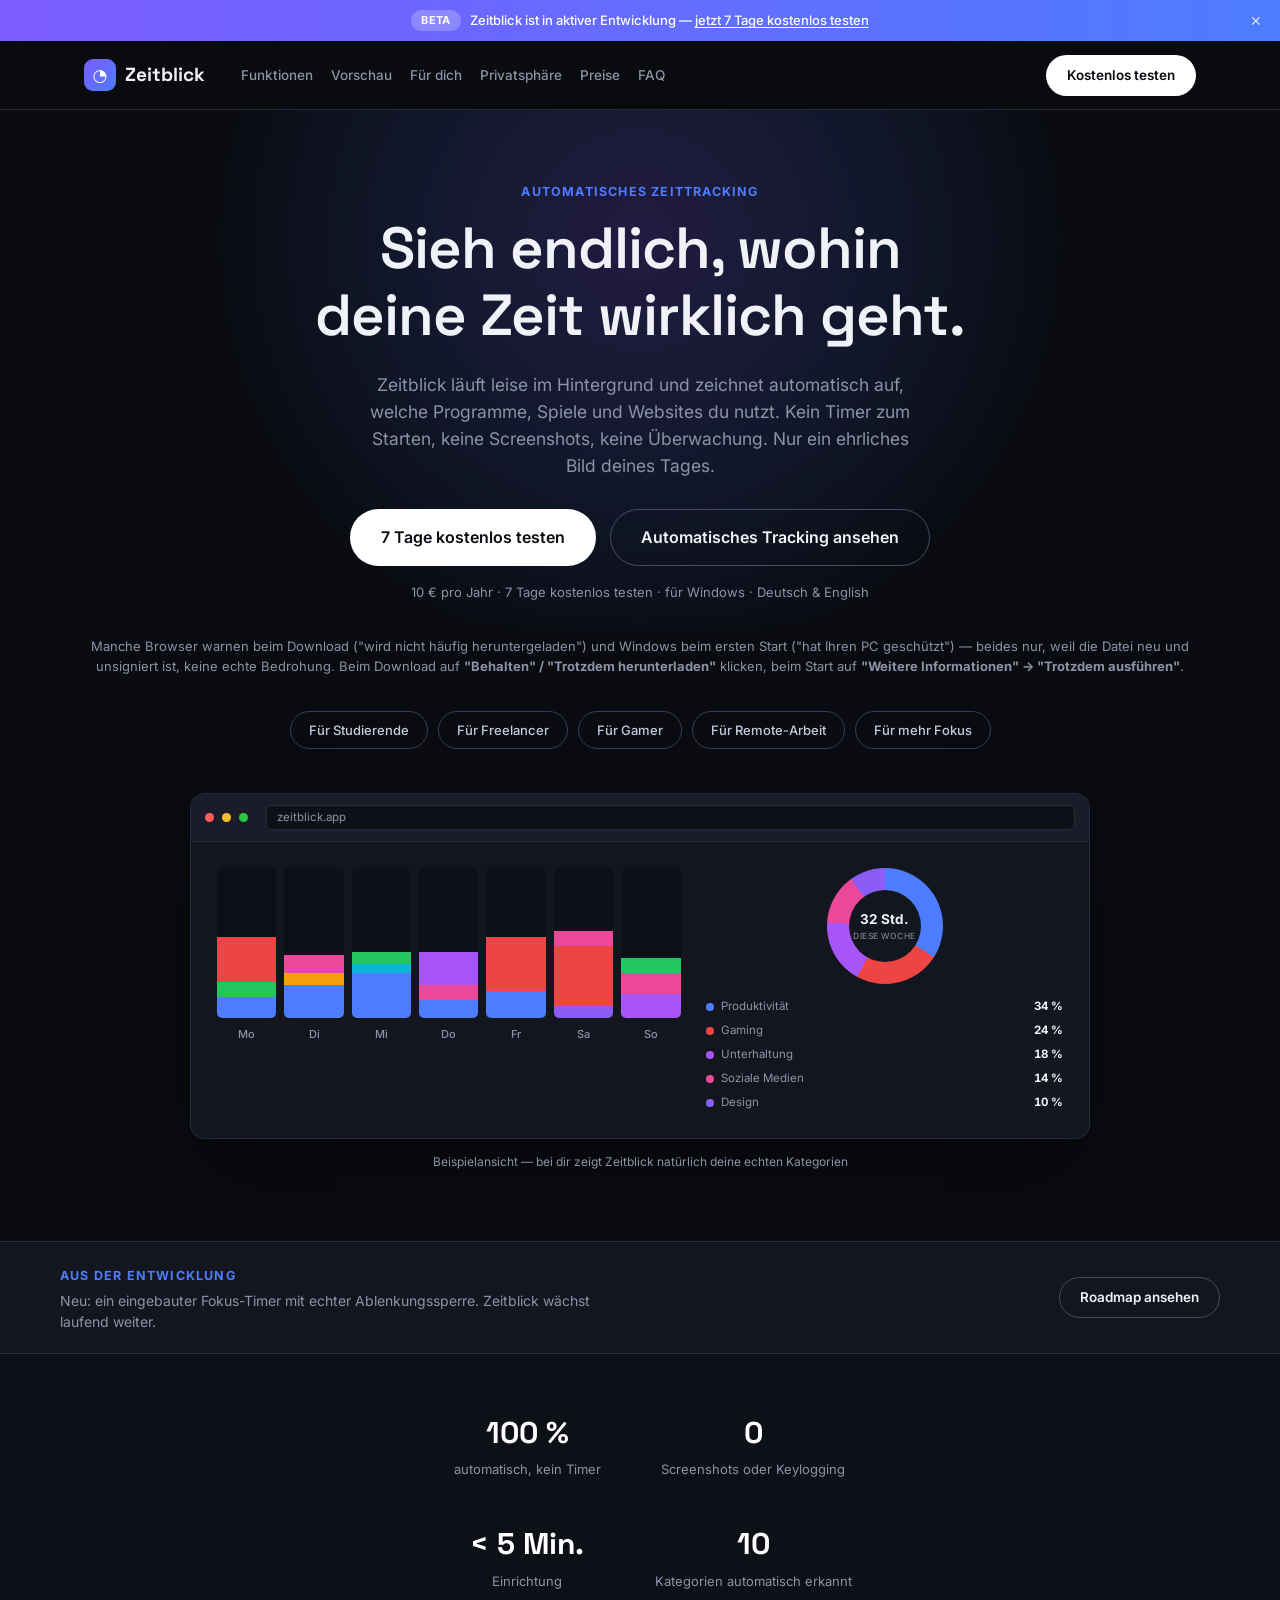
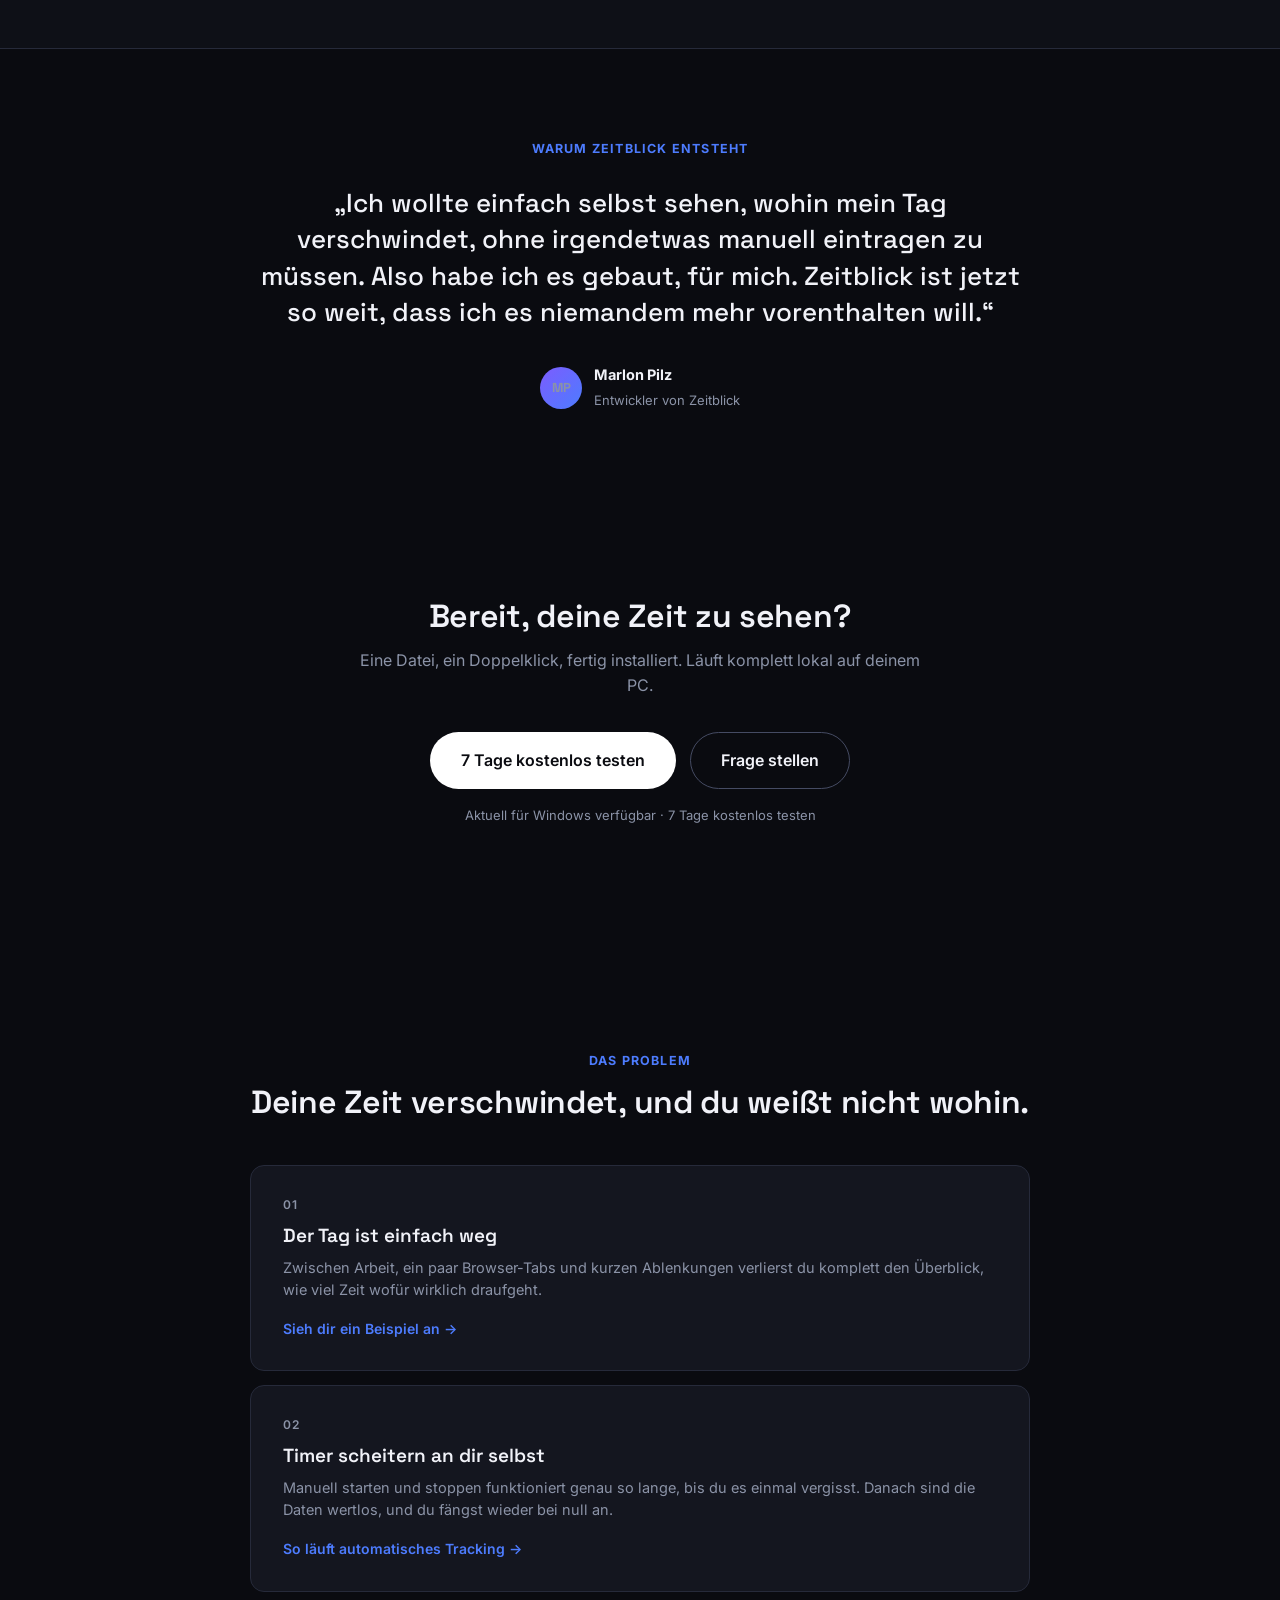
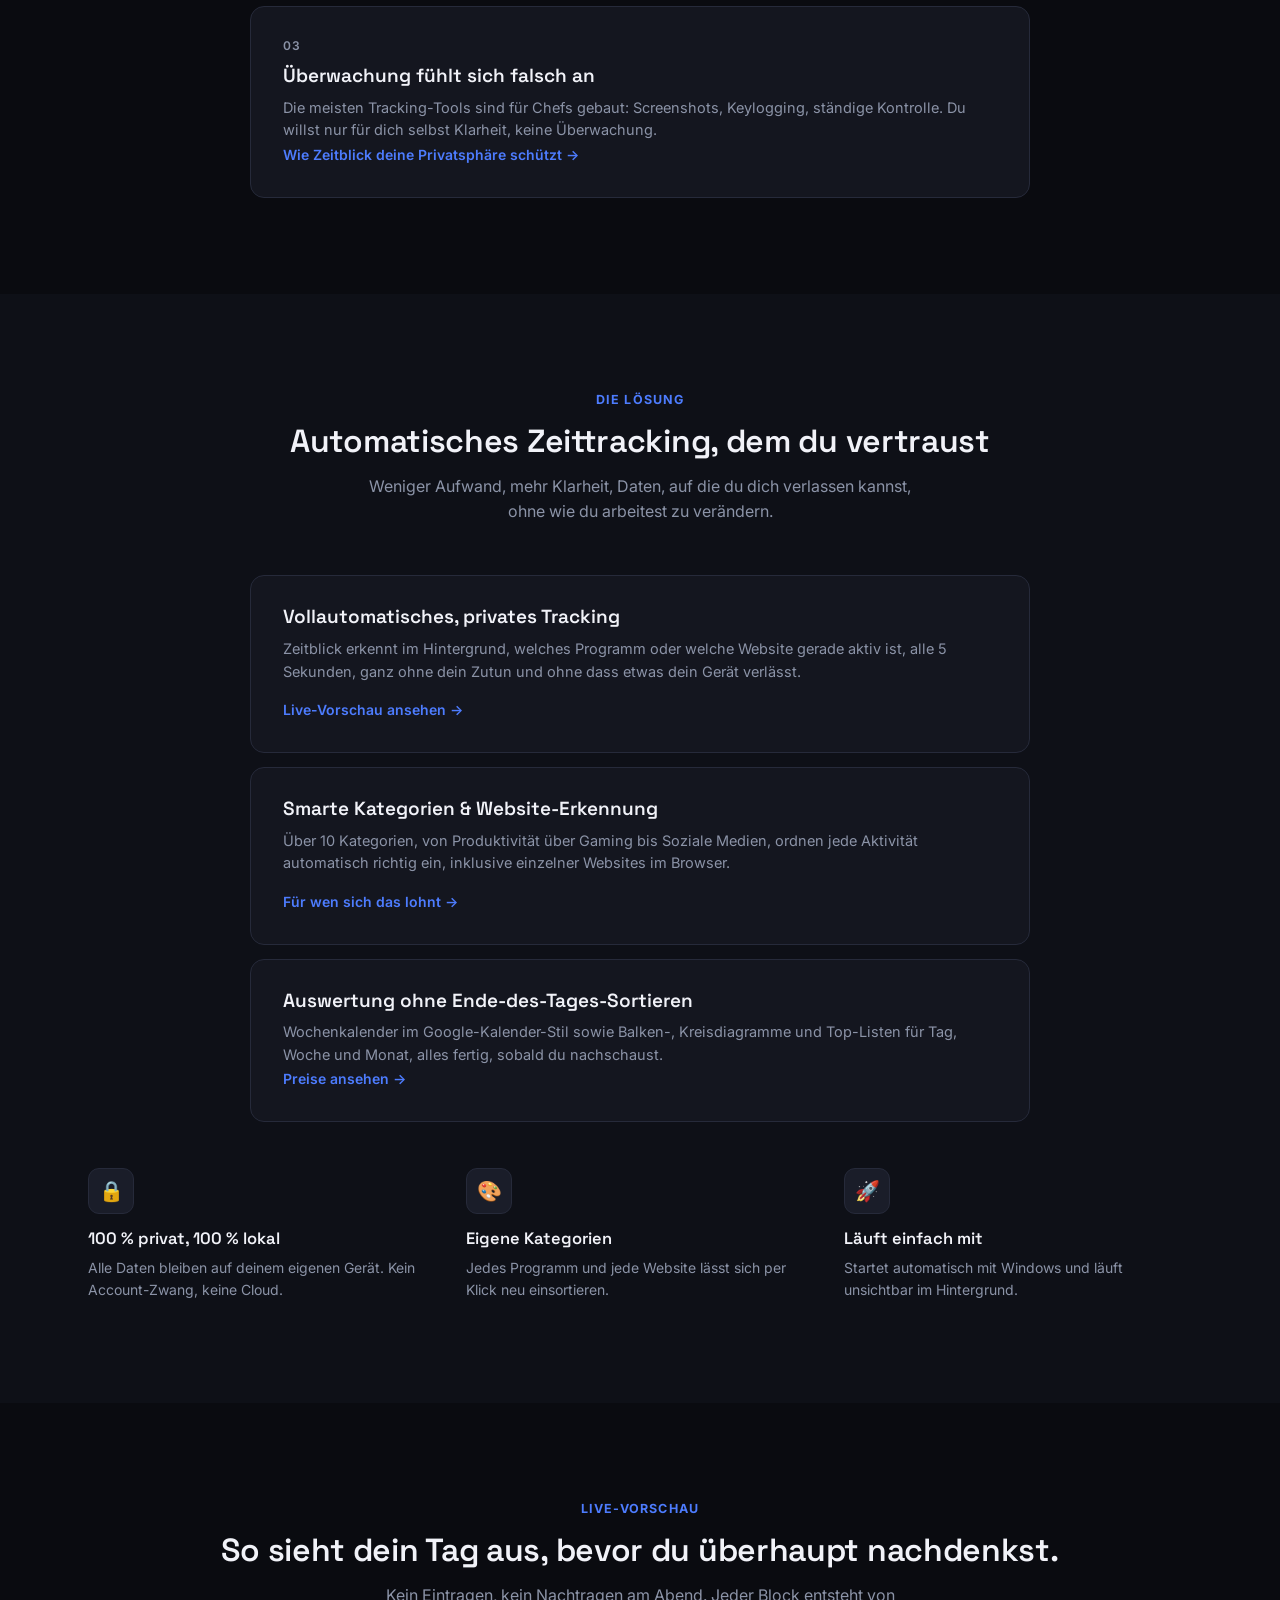
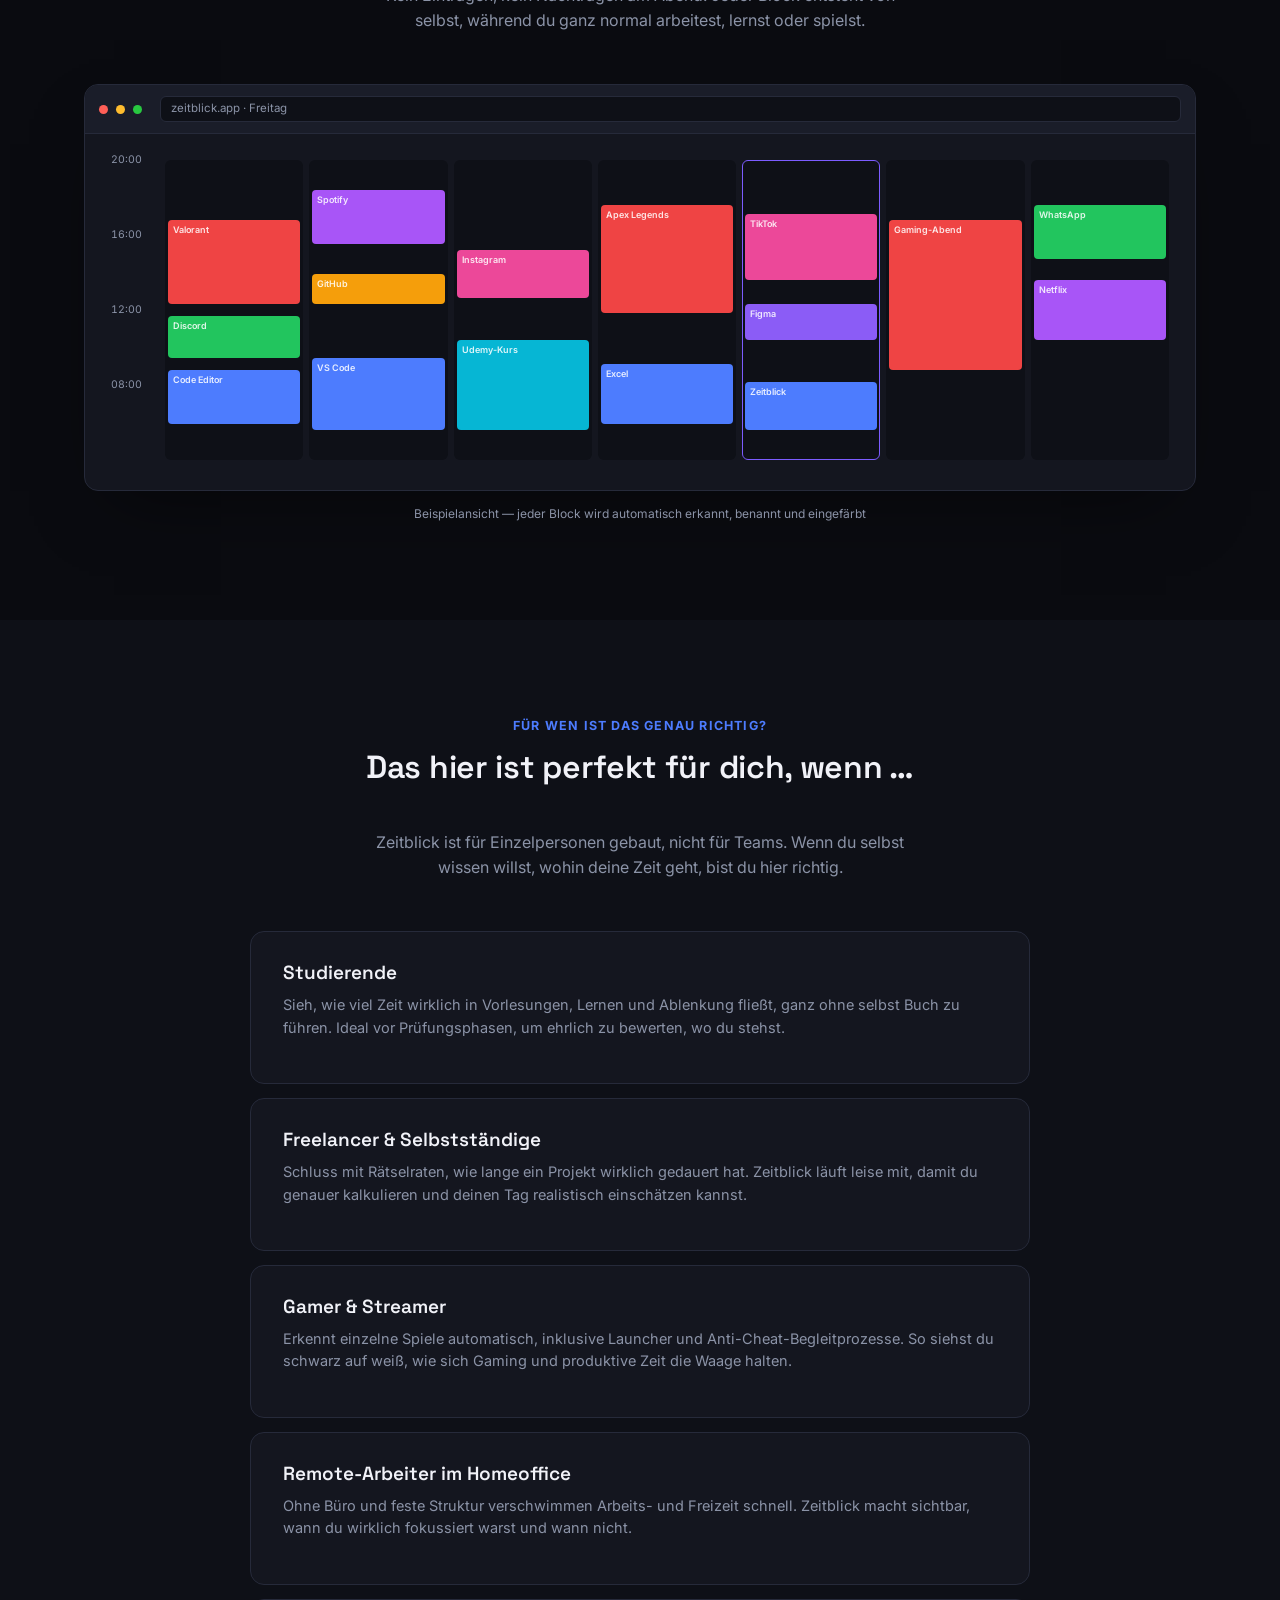
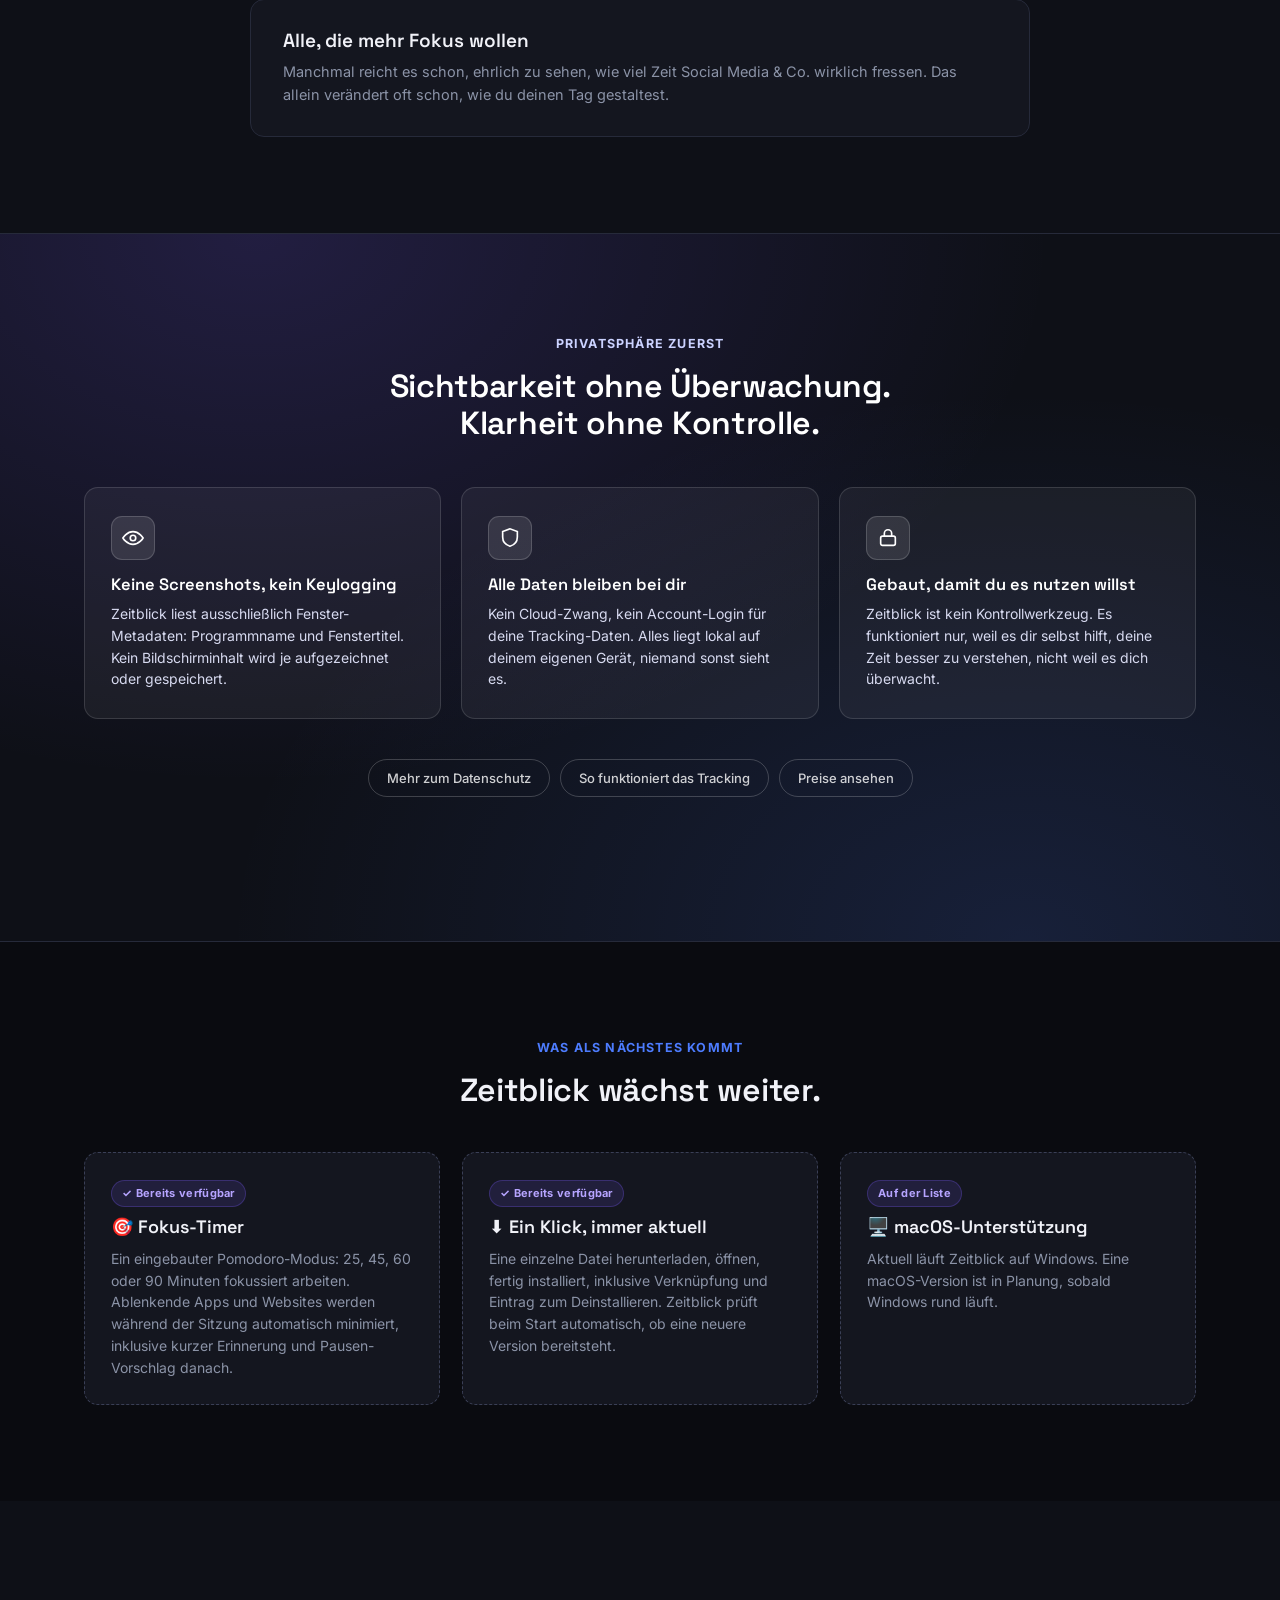
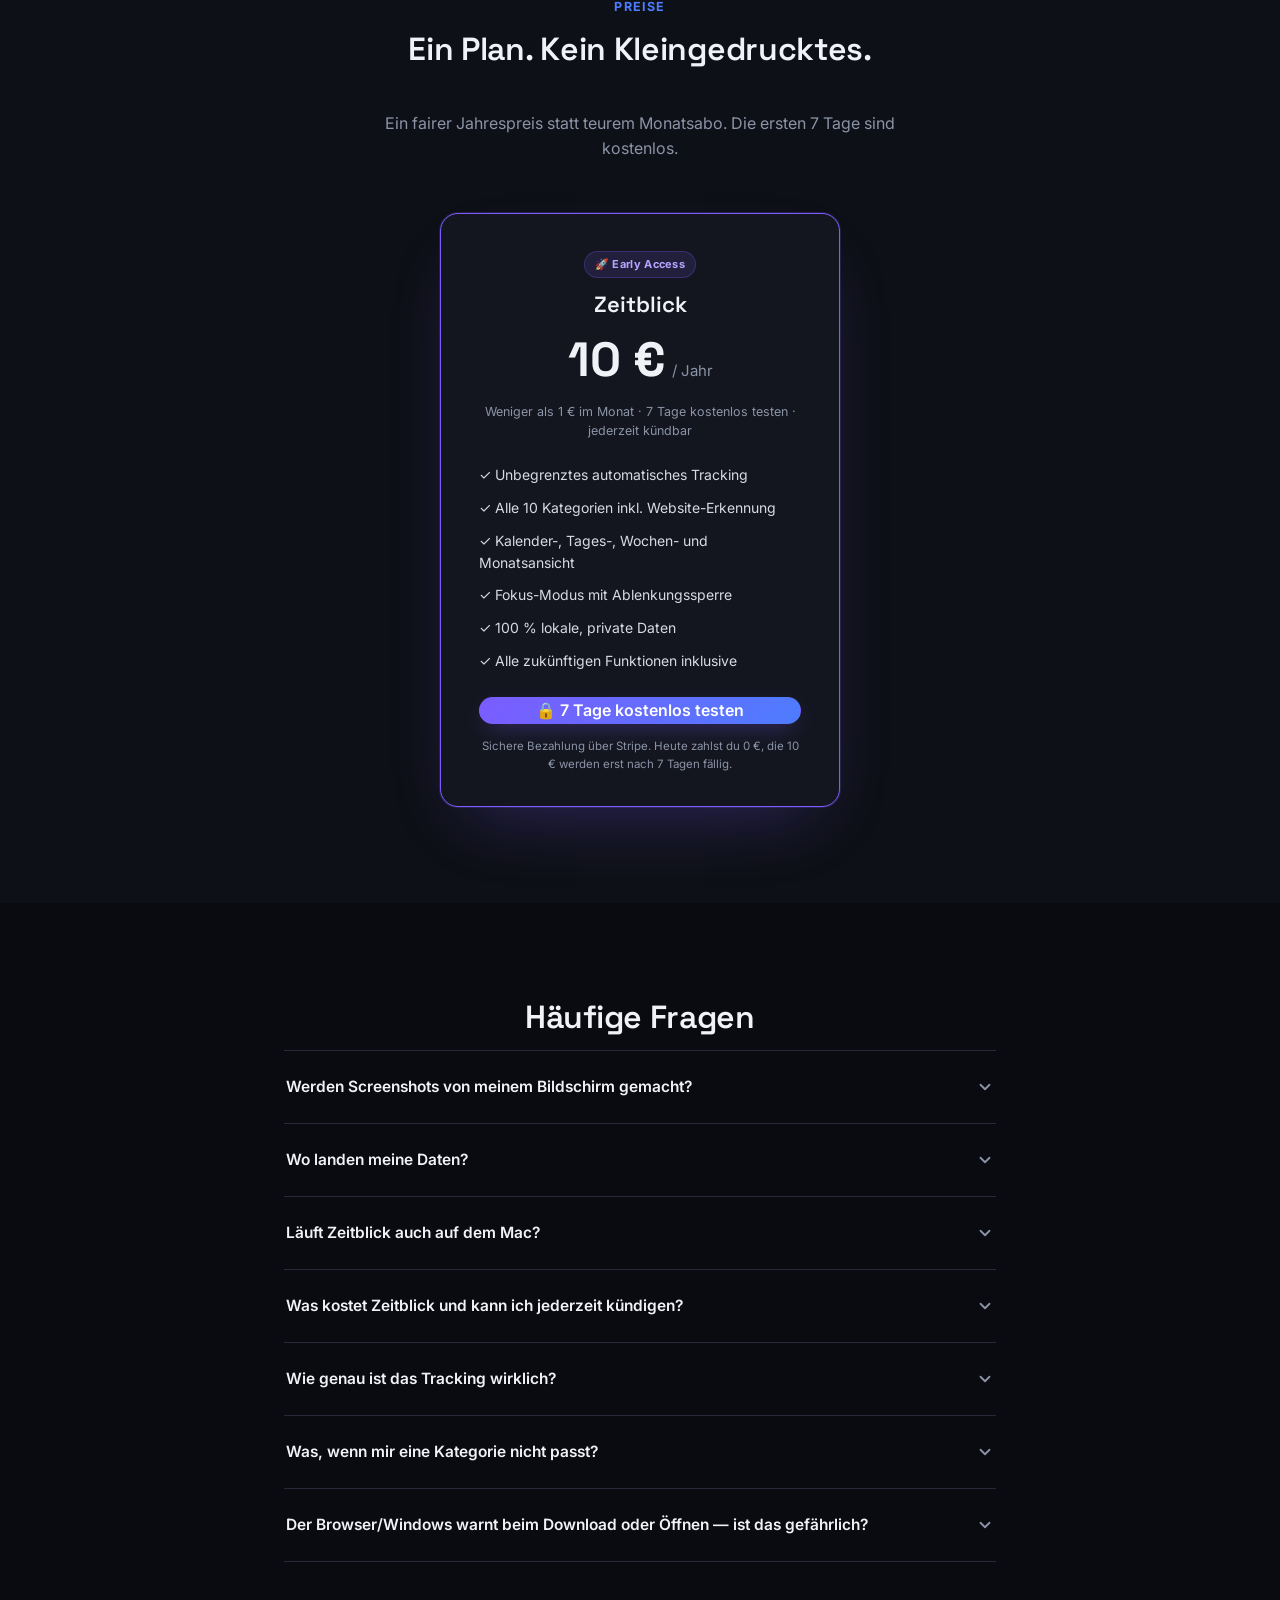
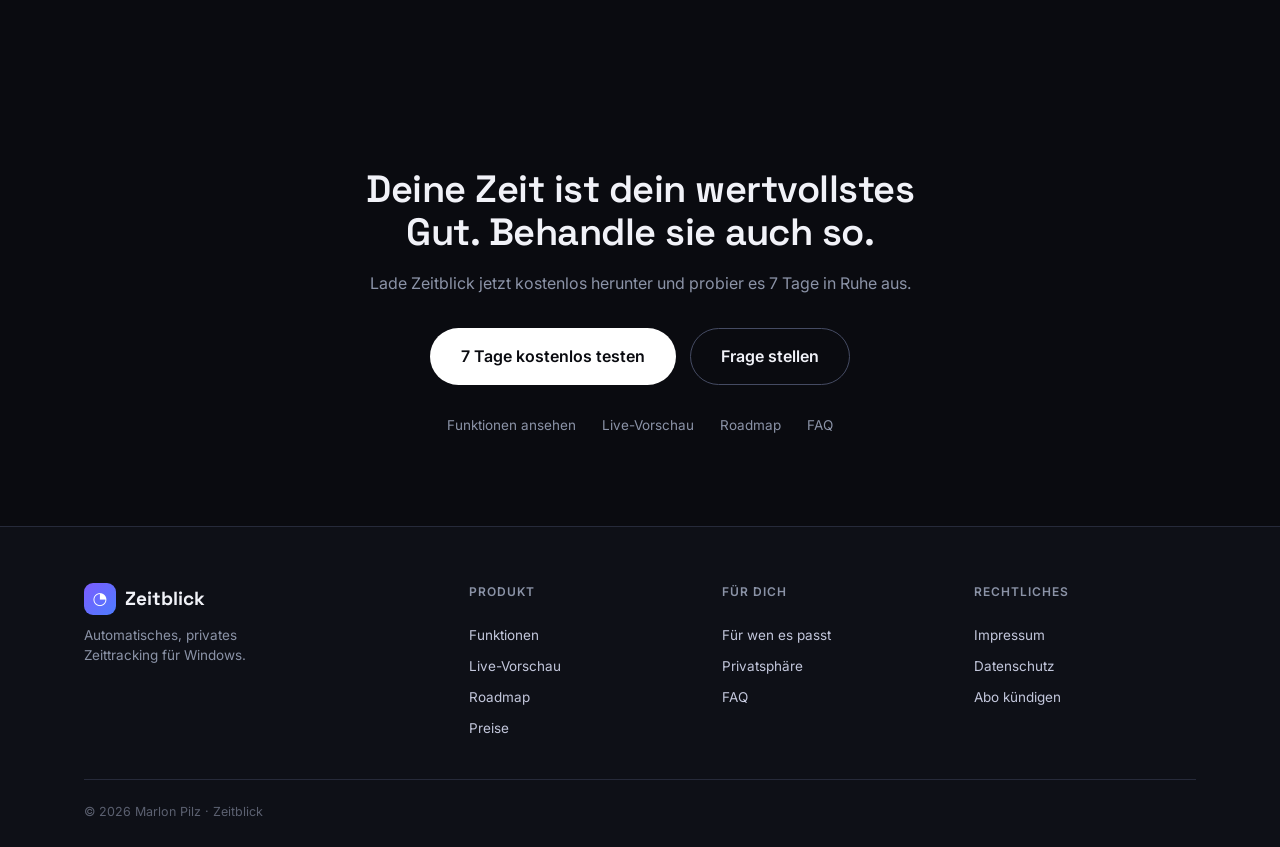
==== commit 36d71674: "Add a cancellation guide page linked from every footer and the FAQ The footer "Abo kuendigen" link u" ====
--- a/index.html
+++ b/index.html
@@ -445,7 +445,7 @@
 
             <a href="https://buy.stripe.com/7sY9AU1iofcfcSf1mA2oE00" class="btn btn-pill-solid" style="width:100%;margin-bottom:14px">🔒 7 Tage kostenlos testen</a>
 
-            <p class="waitlist-note">Sichere Bezahlung über Stripe. Heute zahlst du 0 €, die 10 € werden erst nach 7 Tagen fällig. Kündigen kannst du jederzeit selbst unter app.link.com.</p>
+            <p class="waitlist-note">Sichere Bezahlung über Stripe. Heute zahlst du 0 €, die 10 € werden erst nach 7 Tagen fällig.</p>
           </div>
         </div>
       </div>
@@ -471,7 +471,7 @@
           </details>
           <details class="faq-item">
             <summary>Was kostet Zeitblick und kann ich jederzeit kündigen?<span class="chev"></span></summary>
-            <p>Zeitblick kostet 10 € pro Jahr, die ersten 7 Tage sind kostenlos. Kündigen kannst du jederzeit, dein Abo verlängert sich dann einfach nicht mehr. Deine bereits erfassten Daten bleiben lokal auf deinem Gerät.</p>
+            <p>Zeitblick kostet 10 € pro Jahr, die ersten 7 Tage sind kostenlos. Kündigen kannst du jederzeit, dein Abo verlängert sich dann einfach nicht mehr. Deine bereits erfassten Daten bleiben lokal auf deinem Gerät. <a href="kuendigen.html">So kündigst du</a>.</p>
           </details>
           <details class="faq-item">
             <summary>Wie genau ist das Tracking wirklich?<span class="chev"></span></summary>
@@ -535,7 +535,7 @@
         <h4>Rechtliches</h4>
         <a href="impressum.html">Impressum</a>
         <a href="datenschutz.html">Datenschutz</a>
-        <a href="https://app.link.com" target="_blank" rel="noopener">Abo kündigen</a>
+        <a href="kuendigen.html">Abo kündigen</a>
       </div>
     </div>
     <div class="container">
--- a/style.css
+++ b/style.css
@@ -562,7 +562,13 @@
 .subpage-main h1 { font-size: 30px; margin-bottom: 30px; }
 .subpage-main h2 { font-size: 18px; margin: 30px 0 10px; }
 .subpage-main p, .subpage-main address { color: var(--muted); font-size: 14.5px; font-style: normal; }
-.subpage-main a { color: var(--accent2); }
+.subpage-main p + p { margin-top: 12px; }
+.subpage-main a:not(.btn) { color: var(--accent2); }
+.subpage-main ol, .subpage-main ul { color: var(--muted); font-size: 14.5px; padding-left: 22px; margin-bottom: 18px; }
+.subpage-main li { margin-bottom: 9px; line-height: 1.6; }
+.subpage-main strong { color: #d7dae4; }
+.subpage-main .btn { padding: 12px 26px; font-size: 15px; margin: 4px 0; }
+.faq-item p a { color: var(--accent2); text-decoration: underline; text-underline-offset: 2px; }
 
 /* ── Responsive ── */
 
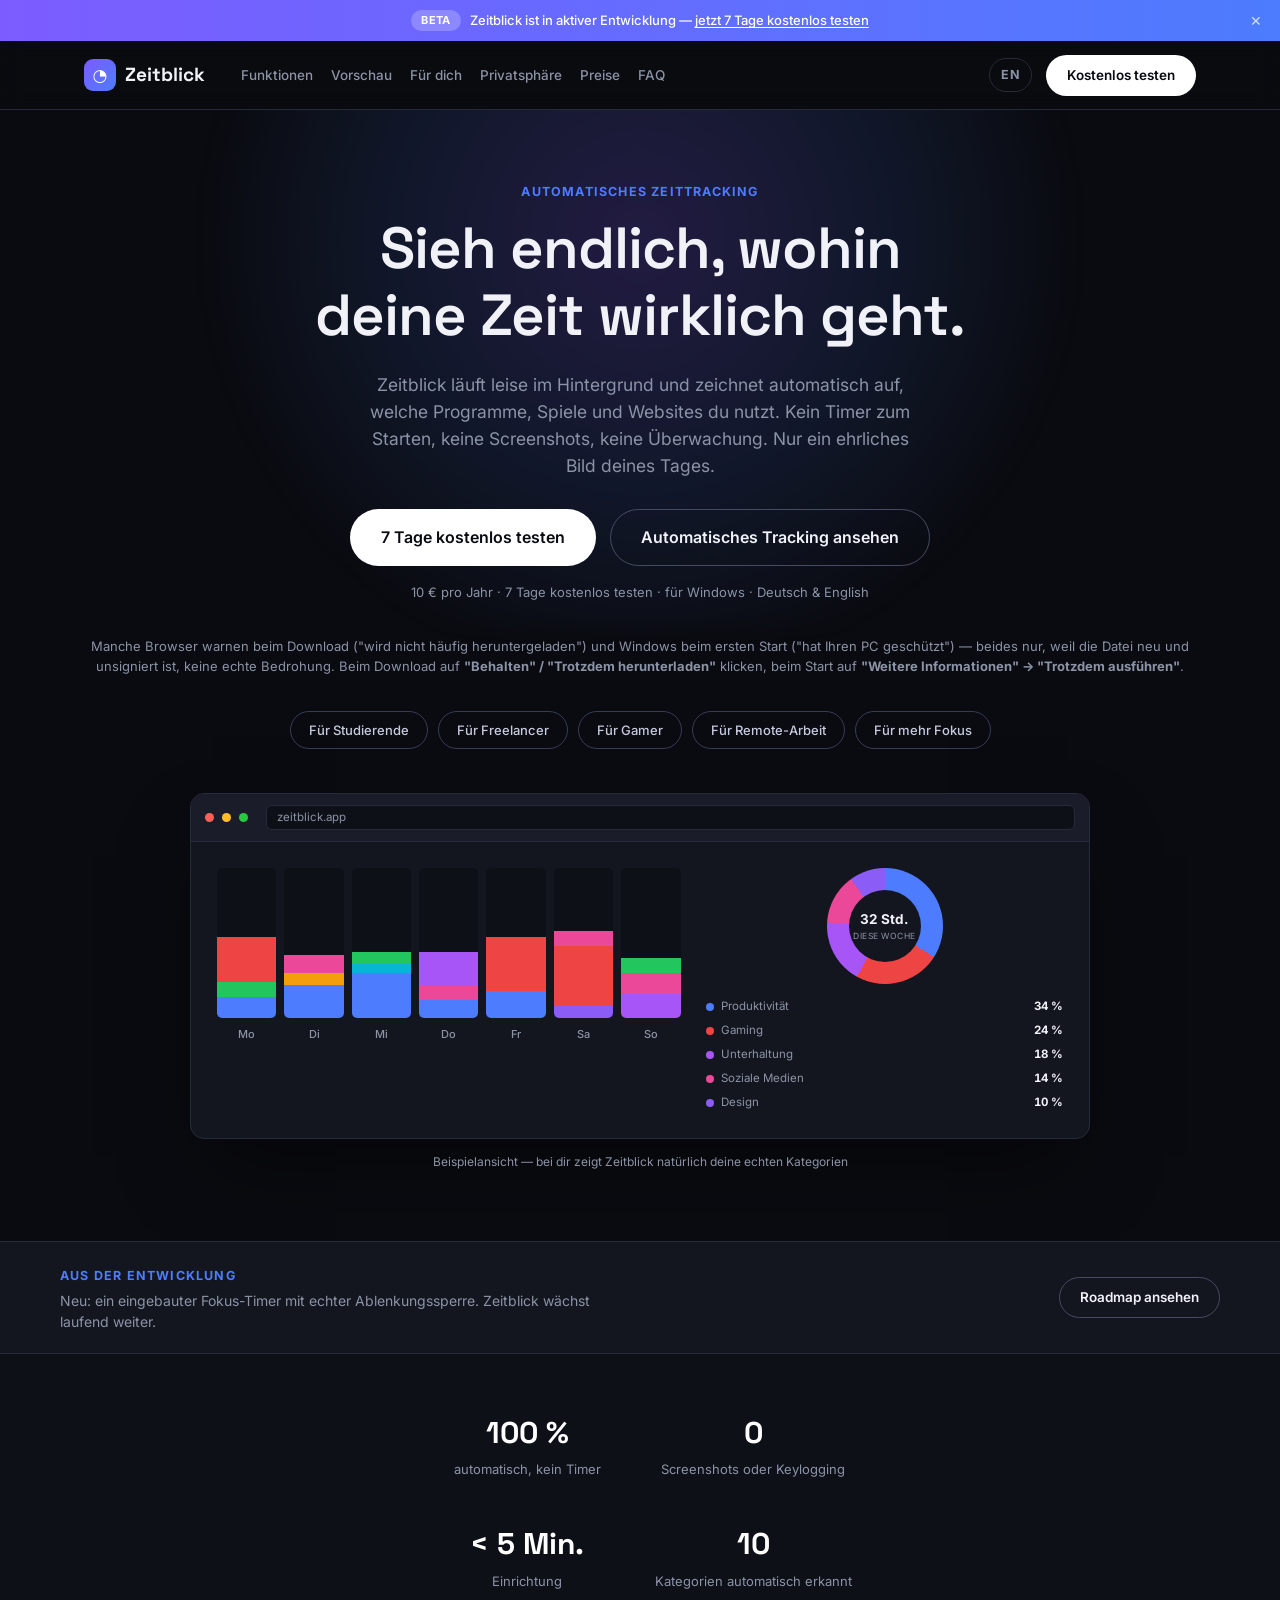
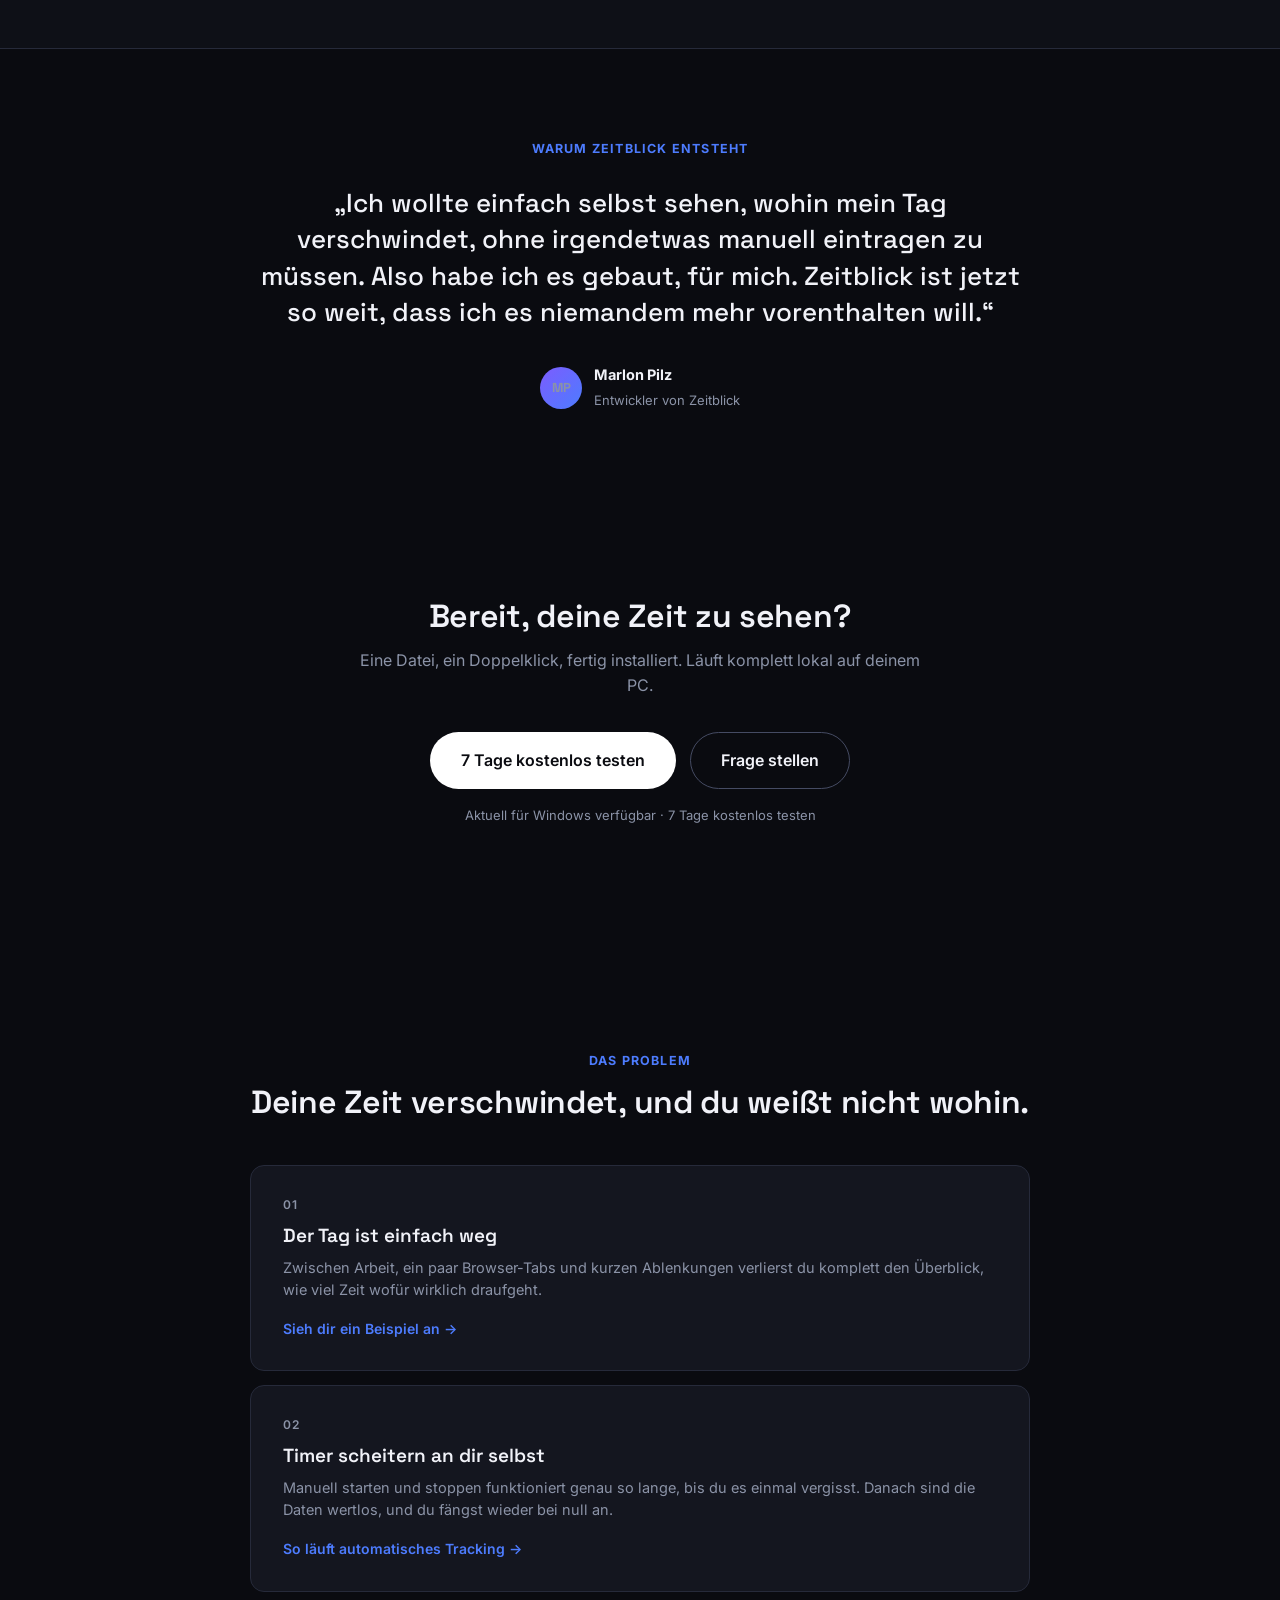
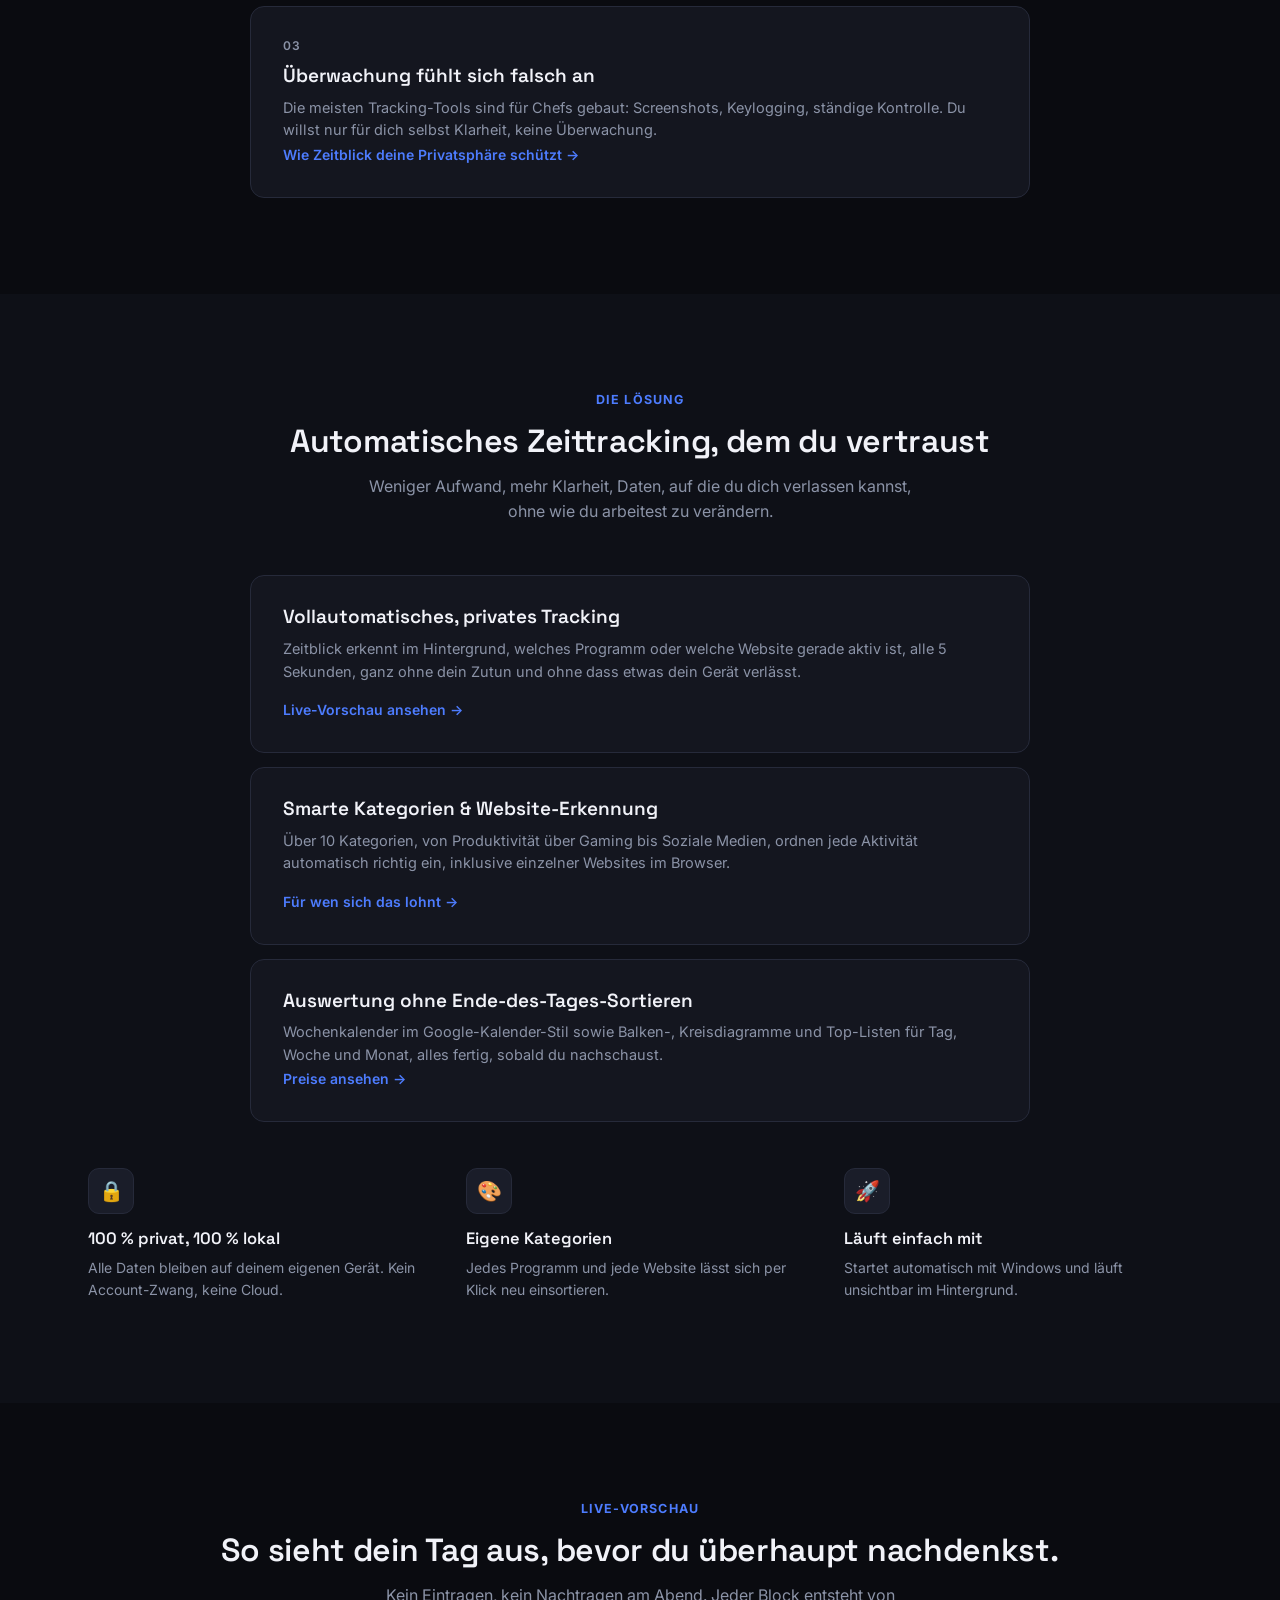
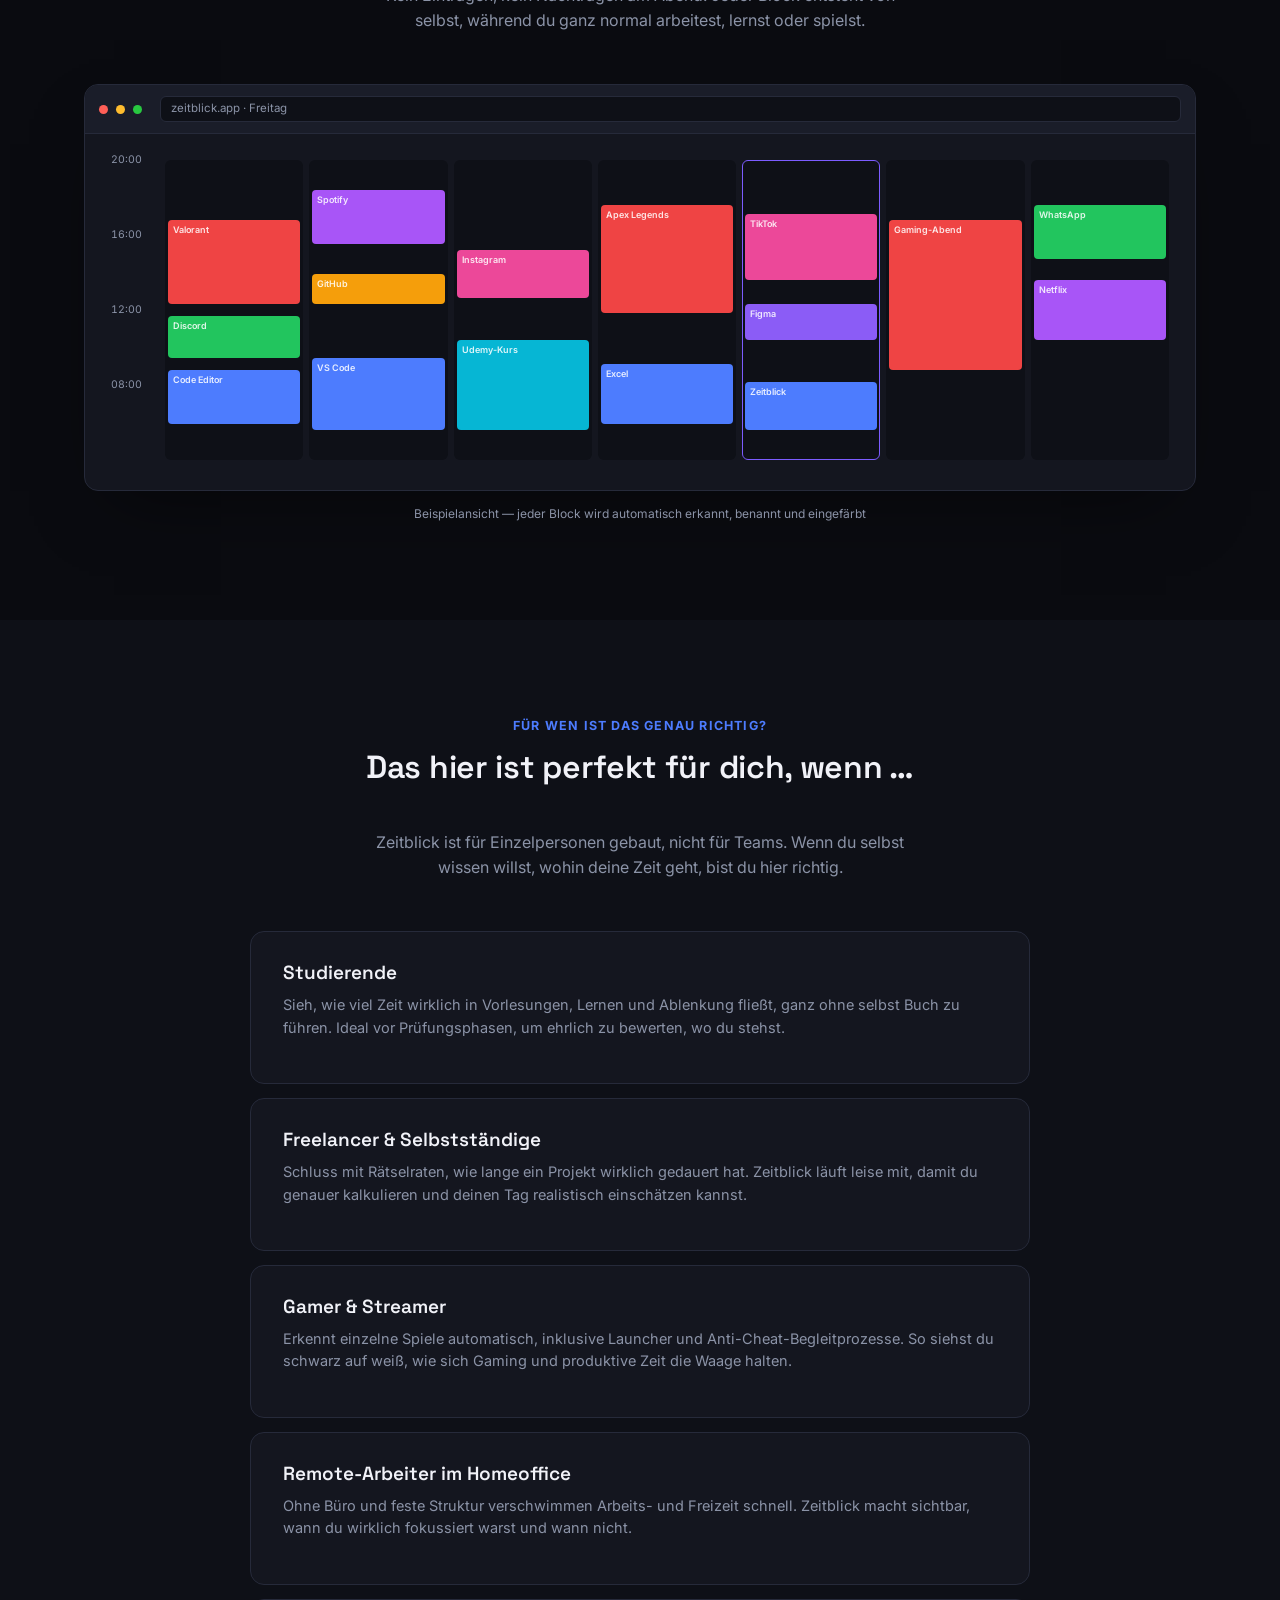
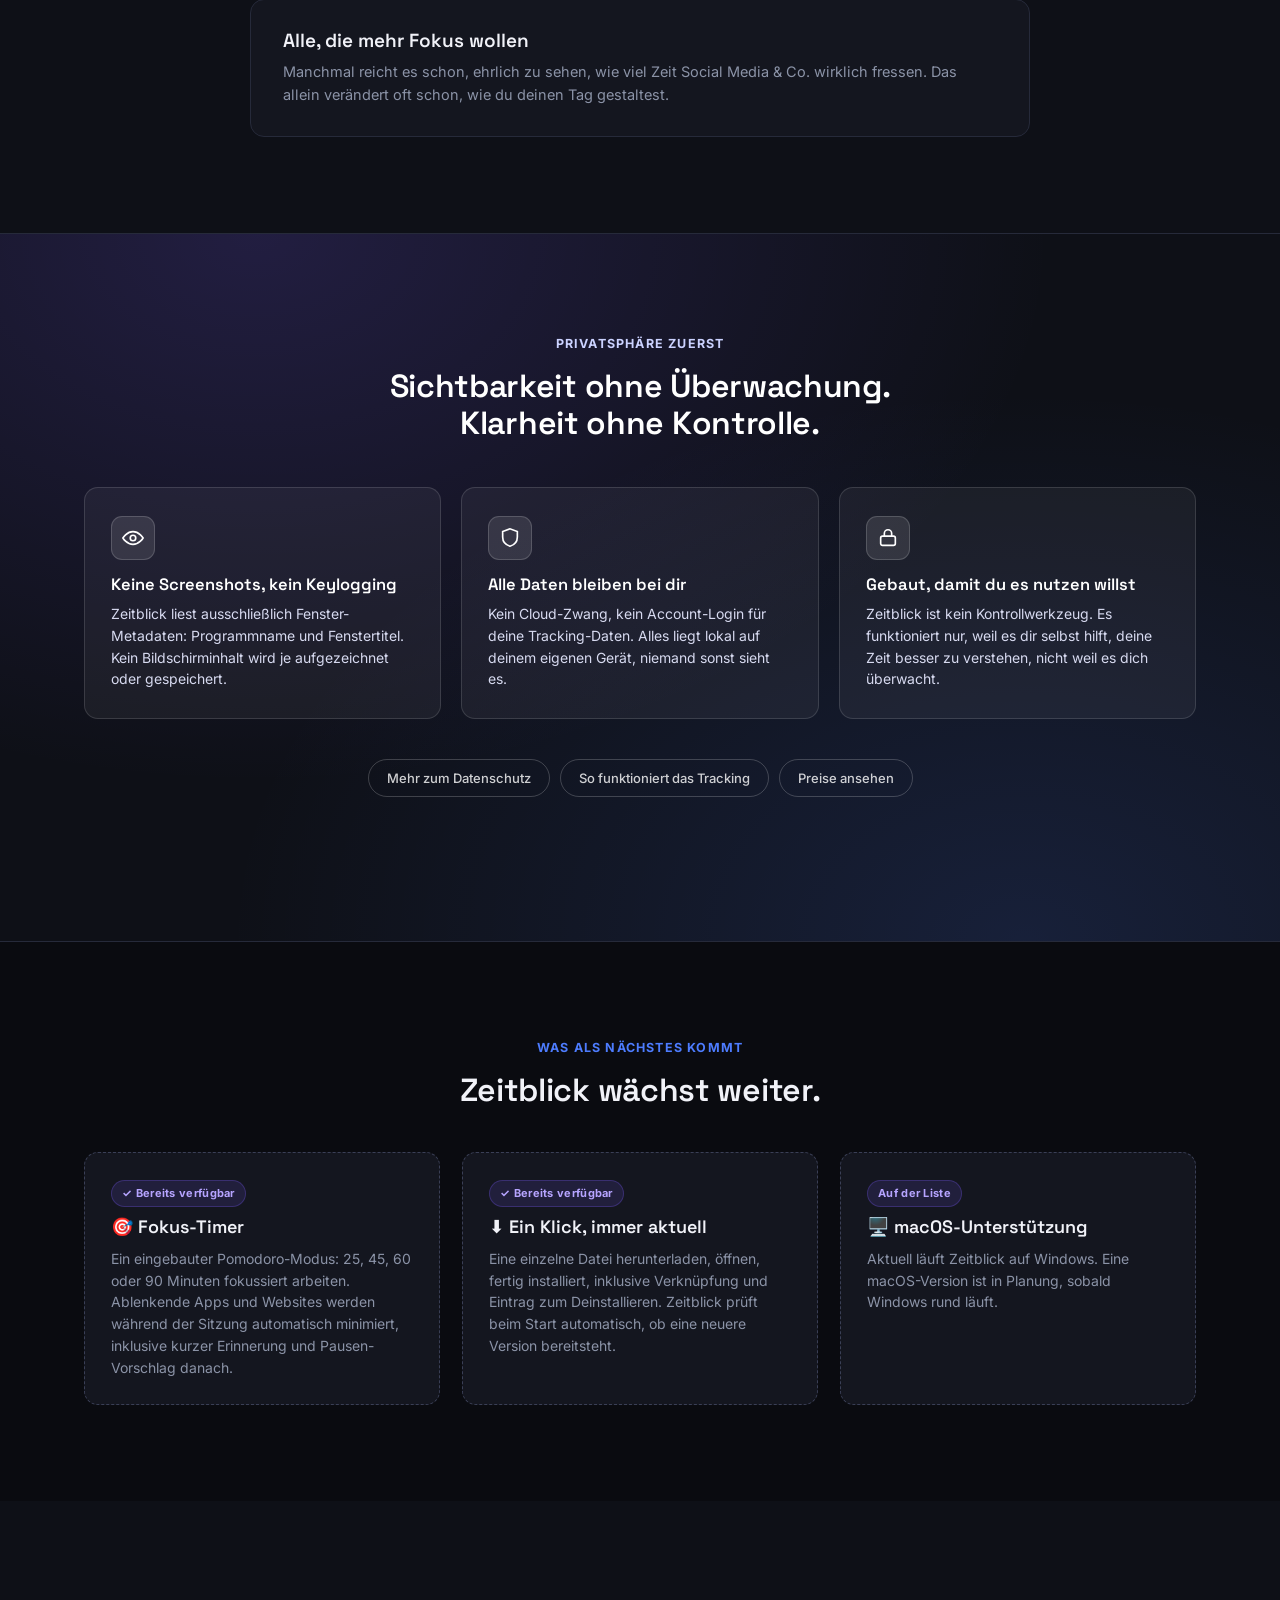
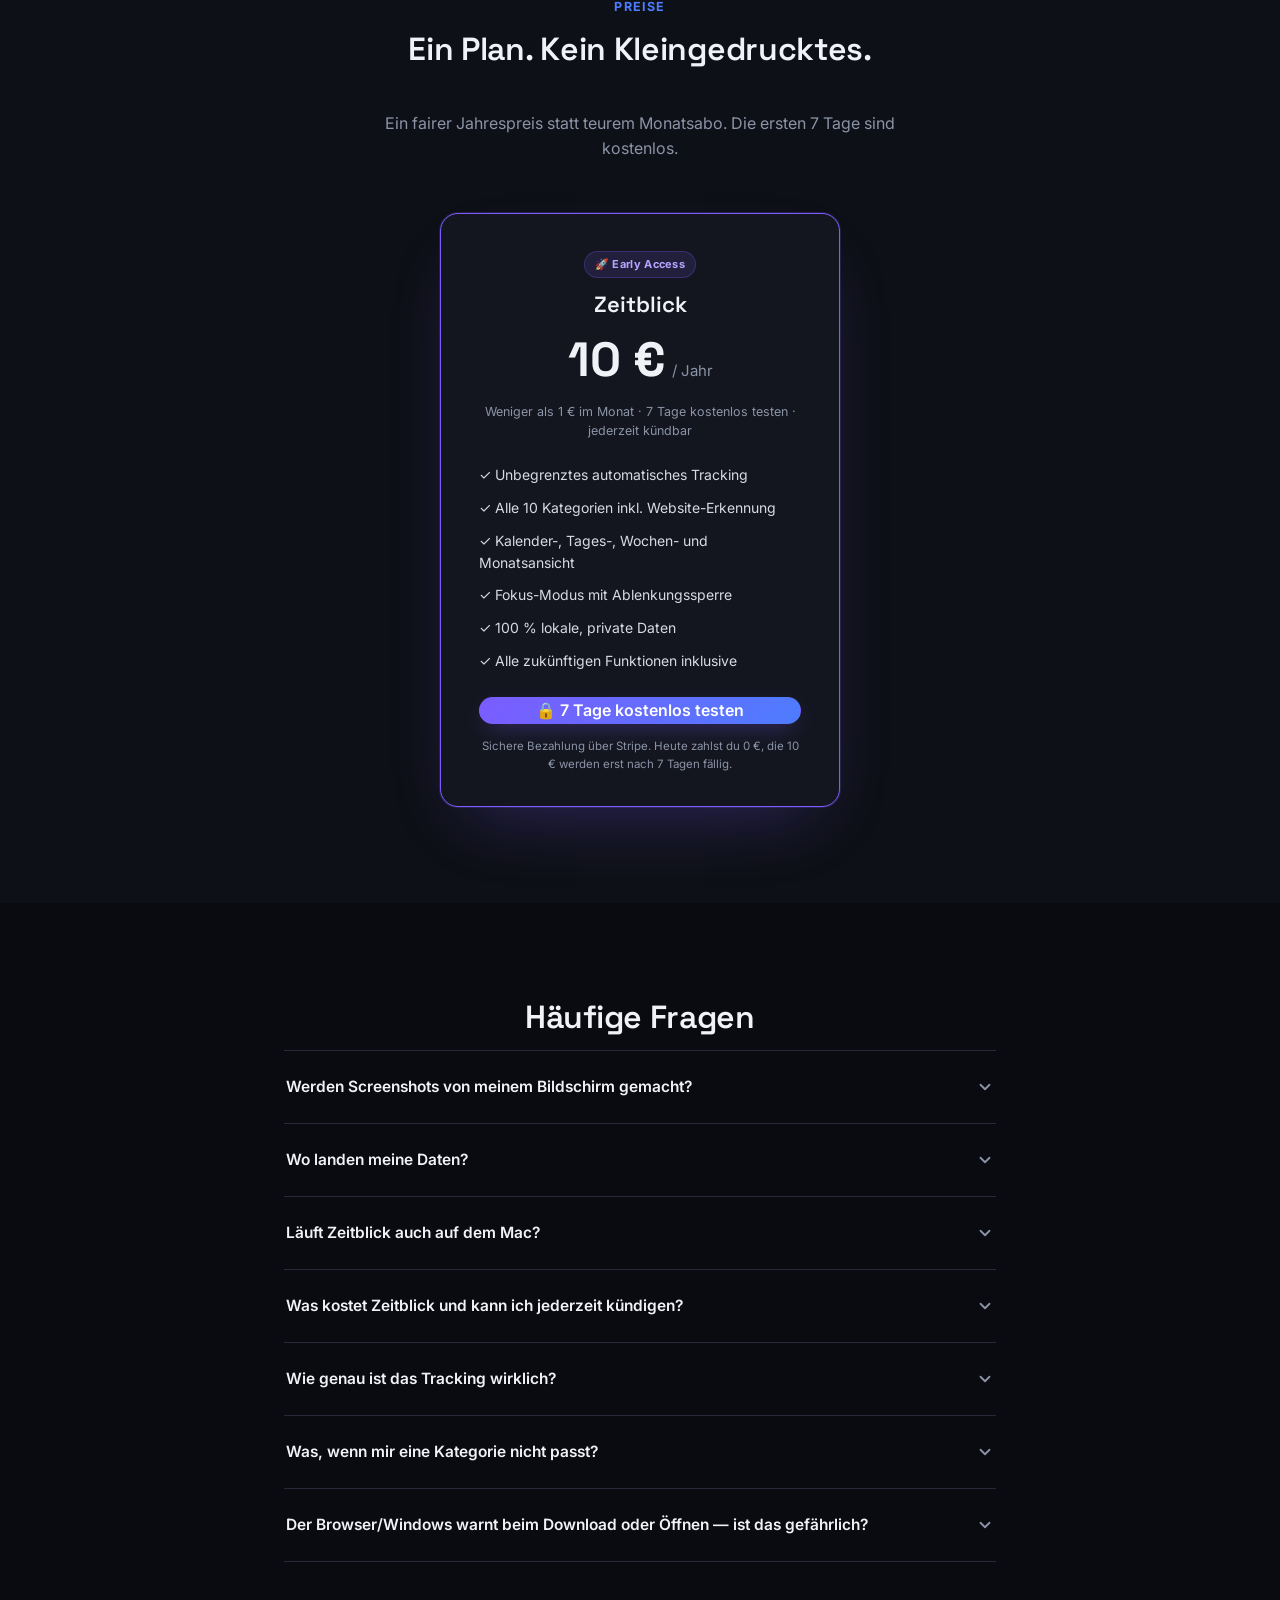
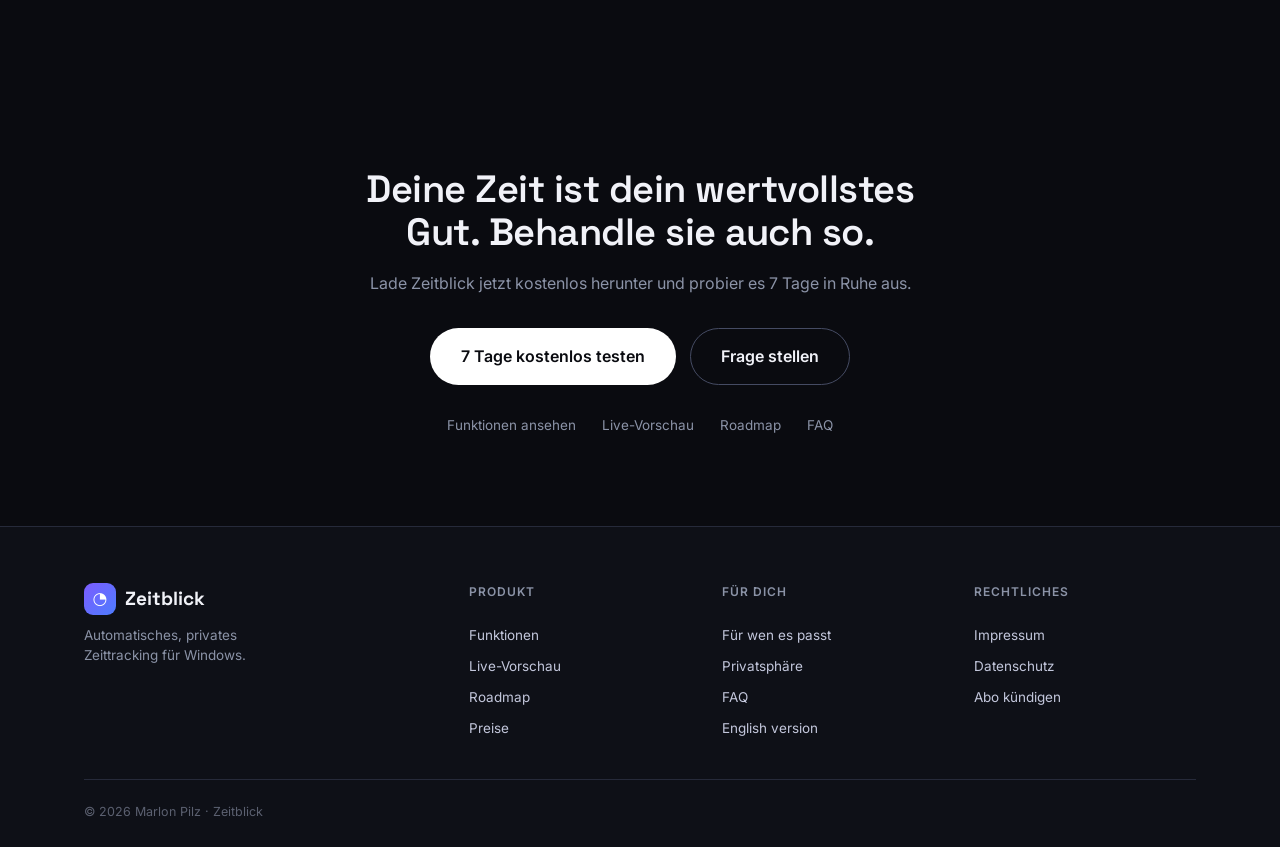
==== commit 85704ac6: "Add English version of the site plus English ad images New en/ section (index, thanks, cancel) shari" ====
--- a/index.html
+++ b/index.html
@@ -6,11 +6,24 @@
   <title>Zeitblick – Automatisches Zeittracking für dich</title>
   <meta name="description" content="Zeitblick trackt automatisch jede App, jedes Spiel und jede Website und zeigt dir, wohin deine Zeit wirklich geht. Kein Timer, keine Screenshots, 100 % privat.">
   <meta name="robots" content="noindex">
+  <link rel="alternate" hreflang="de" href="https://smaloxzs.github.io/zeitblick-landing/">
+  <link rel="alternate" hreflang="en" href="https://smaloxzs.github.io/zeitblick-landing/en/">
+  <link rel="alternate" hreflang="x-default" href="https://smaloxzs.github.io/zeitblick-landing/en/">
+  <meta property="og:type" content="website">
+  <meta property="og:site_name" content="Zeitblick">
+  <meta property="og:title" content="Zeitblick: Sieh endlich, wohin deine Zeit wirklich geht">
+  <meta property="og:description" content="Automatisches Zeittracking für Windows. Kein Timer, keine Screenshots, alles bleibt auf deinem PC. 7 Tage kostenlos testen, danach 10 € im Jahr.">
+  <meta property="og:url" content="https://smaloxzs.github.io/zeitblick-landing/">
+  <meta property="og:image" content="https://smaloxzs.github.io/zeitblick-landing/og-image.png">
+  <meta property="og:image:width" content="1200">
+  <meta property="og:image:height" content="630">
+  <meta property="og:locale" content="de_DE">
+  <meta name="twitter:card" content="summary_large_image">
   <link rel="icon" href="data:image/svg+xml,<svg xmlns='http://www.w3.org/2000/svg' viewBox='0 0 100 100'><text y='.9em' font-size='90'>⏱️</text></svg>">
   <link rel="preconnect" href="https://fonts.googleapis.com">
   <link rel="preconnect" href="https://fonts.gstatic.com" crossorigin>
   <link href="https://fonts.googleapis.com/css2?family=Space+Grotesk:wght@500;600;700&family=Inter:wght@400;500;600;700&display=swap" rel="stylesheet">
-  <link rel="stylesheet" href="style.css">
+  <link rel="stylesheet" href="style.css?v=6">
 </head>
 <body>
 
@@ -37,6 +50,7 @@
         <a href="#faq">FAQ</a>
       </nav>
       <div class="header-actions">
+        <a href="en/" class="lang-switch" hreflang="en" lang="en" title="English version">EN</a>
         <a href="https://buy.stripe.com/7sY9AU1iofcfcSf1mA2oE00" class="btn btn-pill-light btn-small">Kostenlos testen</a>
         <button class="nav-toggle" id="navToggle" aria-label="Menü öffnen" aria-expanded="false">
           <span></span><span></span><span></span>
@@ -530,6 +544,7 @@
         <a href="#fuerdich">Für wen es passt</a>
         <a href="#privatsphaere">Privatsphäre</a>
         <a href="#faq">FAQ</a>
+        <a href="en/" hreflang="en">English version</a>
       </div>
       <div class="footer-col">
         <h4>Rechtliches</h4>
--- a/style.css
+++ b/style.css
@@ -161,7 +161,18 @@
 .main-nav a { color: var(--muted); font-size: 13.5px; font-weight: 500; transition: color .15s; }
 .main-nav a:hover { color: var(--text); }
 
-.header-actions { display: flex; align-items: center; gap: 14px; }
+.header-actions { display: flex; align-items: center; gap: 14px; margin-left: auto; }
+.lang-switch {
+  font-size: 12.5px;
+  font-weight: 700;
+  letter-spacing: .5px;
+  color: var(--muted);
+  padding: 6px 11px;
+  border: 1px solid var(--border);
+  border-radius: 999px;
+  transition: color .15s, border-color .15s;
+}
+.lang-switch:hover { color: #fff; border-color: #3a3f56; }
 
 .nav-toggle {
   display: none;
@@ -570,6 +581,100 @@
 .subpage-main .btn { padding: 12px 26px; font-size: 15px; margin: 4px 0; }
 .faq-item p a { color: var(--accent2); text-decoration: underline; text-underline-offset: 2px; }
 
+/* ── Danke-Seite nach dem Kauf ── */
+
+.ty-main { padding: 70px 0 100px; }
+.container.ty-wrap { max-width: 760px; }
+.ty-hero { text-align: center; margin-bottom: 40px; }
+.ty-check {
+  width: 72px; height: 72px;
+  margin: 0 auto 24px;
+  display: grid; place-items: center;
+  border-radius: 50%;
+  background: linear-gradient(135deg, var(--accent), var(--accent2));
+  color: #fff;
+  font-size: 34px;
+  font-weight: 700;
+  box-shadow: 0 0 0 8px #7c5cff1f, 0 18px 40px -12px #7c5cff88;
+}
+.ty-hero h1 { font-size: 36px; letter-spacing: -0.3px; margin-bottom: 14px; }
+.ty-sub { color: var(--muted); font-size: 16px; line-height: 1.6; max-width: 560px; margin: 0 auto; }
+
+.ty-download {
+  background: var(--panel);
+  border: 1px solid var(--accent);
+  box-shadow: 0 0 0 1px #7c5cff33, 0 30px 70px -30px #7c5cff55;
+  border-radius: 18px;
+  padding: 34px 30px;
+  text-align: center;
+  margin-bottom: 56px;
+}
+.ty-download h2 { font-size: 22px; margin-bottom: 6px; }
+.ty-meta { color: var(--muted); font-size: 13.5px; margin-bottom: 22px; }
+
+.ty-section-title { font-size: 20px; text-align: center; margin-bottom: 22px; }
+.ty-steps { list-style: none; display: flex; flex-direction: column; gap: 14px; margin-bottom: 40px; }
+.ty-steps li {
+  display: flex;
+  gap: 18px;
+  align-items: flex-start;
+  background: var(--panel);
+  border: 1px solid var(--border);
+  border-radius: var(--radius);
+  padding: 20px 22px;
+}
+.ty-num {
+  flex: 0 0 34px;
+  height: 34px;
+  display: grid; place-items: center;
+  border-radius: 50%;
+  background: #7c5cff22;
+  border: 1px solid #7c5cff55;
+  color: #b6a4ff;
+  font-weight: 700;
+  font-size: 15px;
+}
+.ty-steps h3 { font-size: 16px; margin: 5px 0 6px; }
+.ty-steps p, .ty-info p { color: var(--muted); font-size: 14px; line-height: 1.6; }
+.ty-steps strong, .ty-info strong { color: #d7dae4; }
+
+.ty-info-grid { display: grid; grid-template-columns: 1fr 1fr; gap: 14px; margin-bottom: 36px; }
+.ty-info { background: var(--panel); border: 1px solid var(--border); border-radius: var(--radius); padding: 22px; }
+.ty-info .feature-icon { margin-bottom: 14px; }
+.ty-info h3 { font-size: 16px; margin-bottom: 8px; }
+.ty-info a, .ty-back a { color: var(--accent2); }
+.ty-back { text-align: center; font-size: 14px; }
+
+/* Varianten für die Kündigen-Seite */
+.ty-check.soft {
+  background: var(--panel-2);
+  border: 1px solid var(--border);
+  box-shadow: 0 0 0 8px #ffffff08;
+  font-size: 32px;
+}
+.ty-info-grid.three { grid-template-columns: repeat(3, 1fr); }
+.ty-help {
+  display: flex;
+  gap: 18px;
+  align-items: flex-start;
+  background: var(--panel);
+  border: 1px solid var(--border);
+  border-radius: var(--radius);
+  padding: 22px;
+  margin-bottom: 36px;
+}
+.ty-help .feature-icon { flex: 0 0 46px; margin-bottom: 0; }
+.ty-help h3 { font-size: 16px; margin: 4px 0 6px; }
+.ty-help p { color: var(--muted); font-size: 14px; line-height: 1.6; }
+.ty-help a { color: var(--accent2); }
+
+@media (max-width: 640px) {
+  .ty-main { padding: 48px 0 80px; }
+  .ty-hero h1 { font-size: 28px; }
+  .ty-download { padding: 28px 18px; }
+  .ty-info-grid, .ty-info-grid.three { grid-template-columns: 1fr; }
+}
+
 /* ── Responsive ── */
 
 @media (max-width: 900px) {
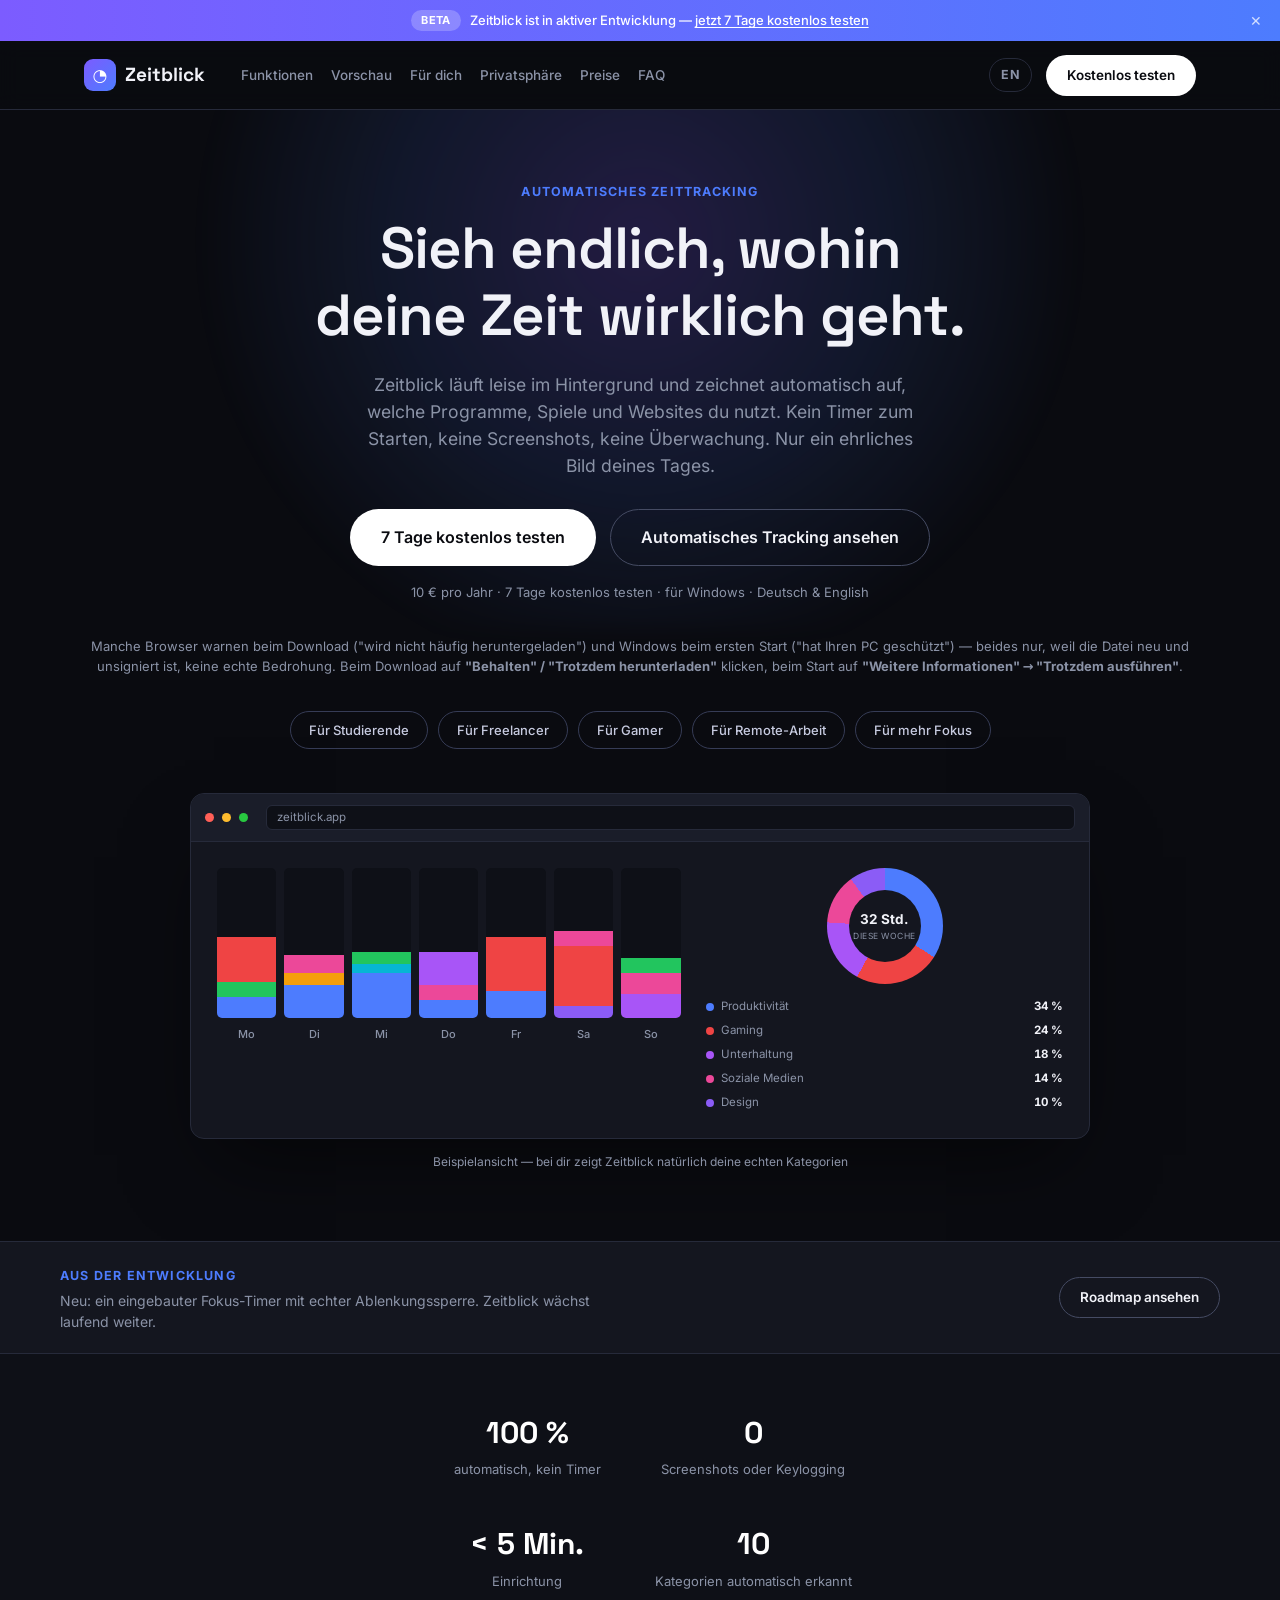
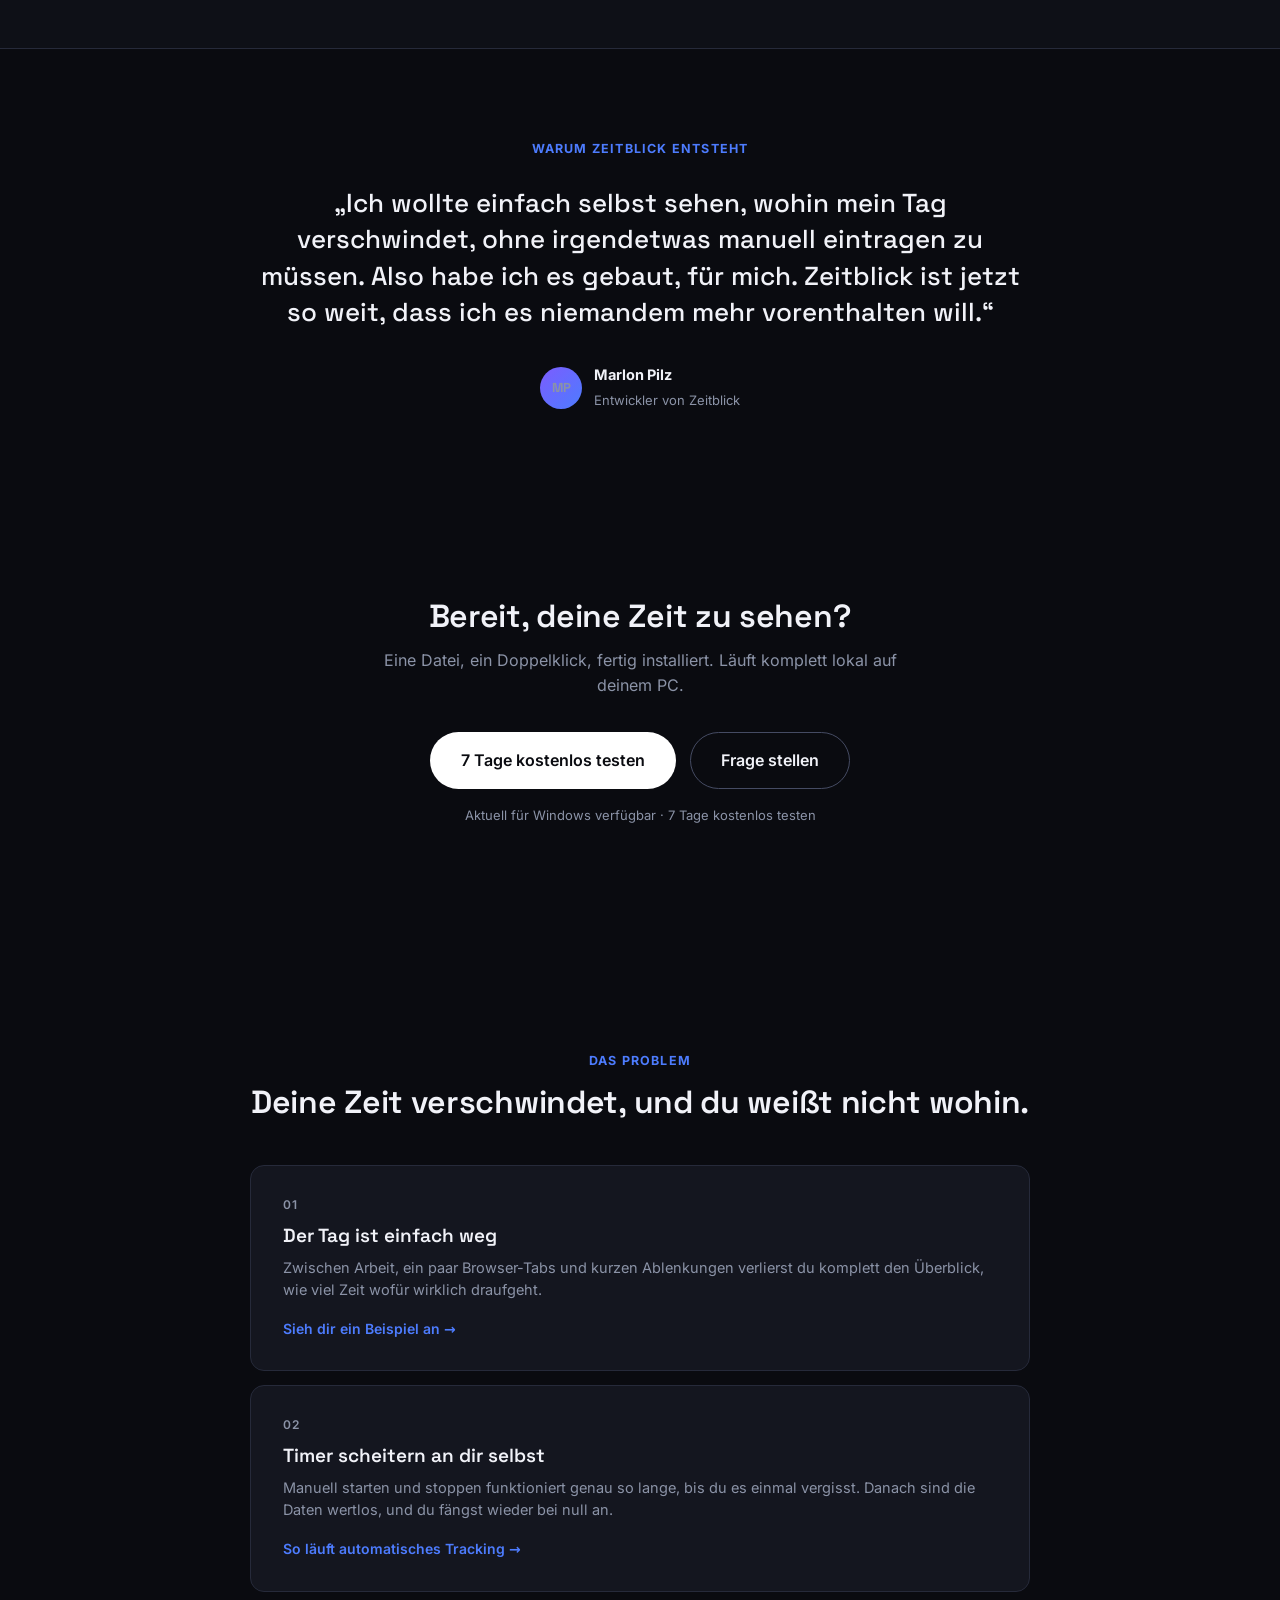
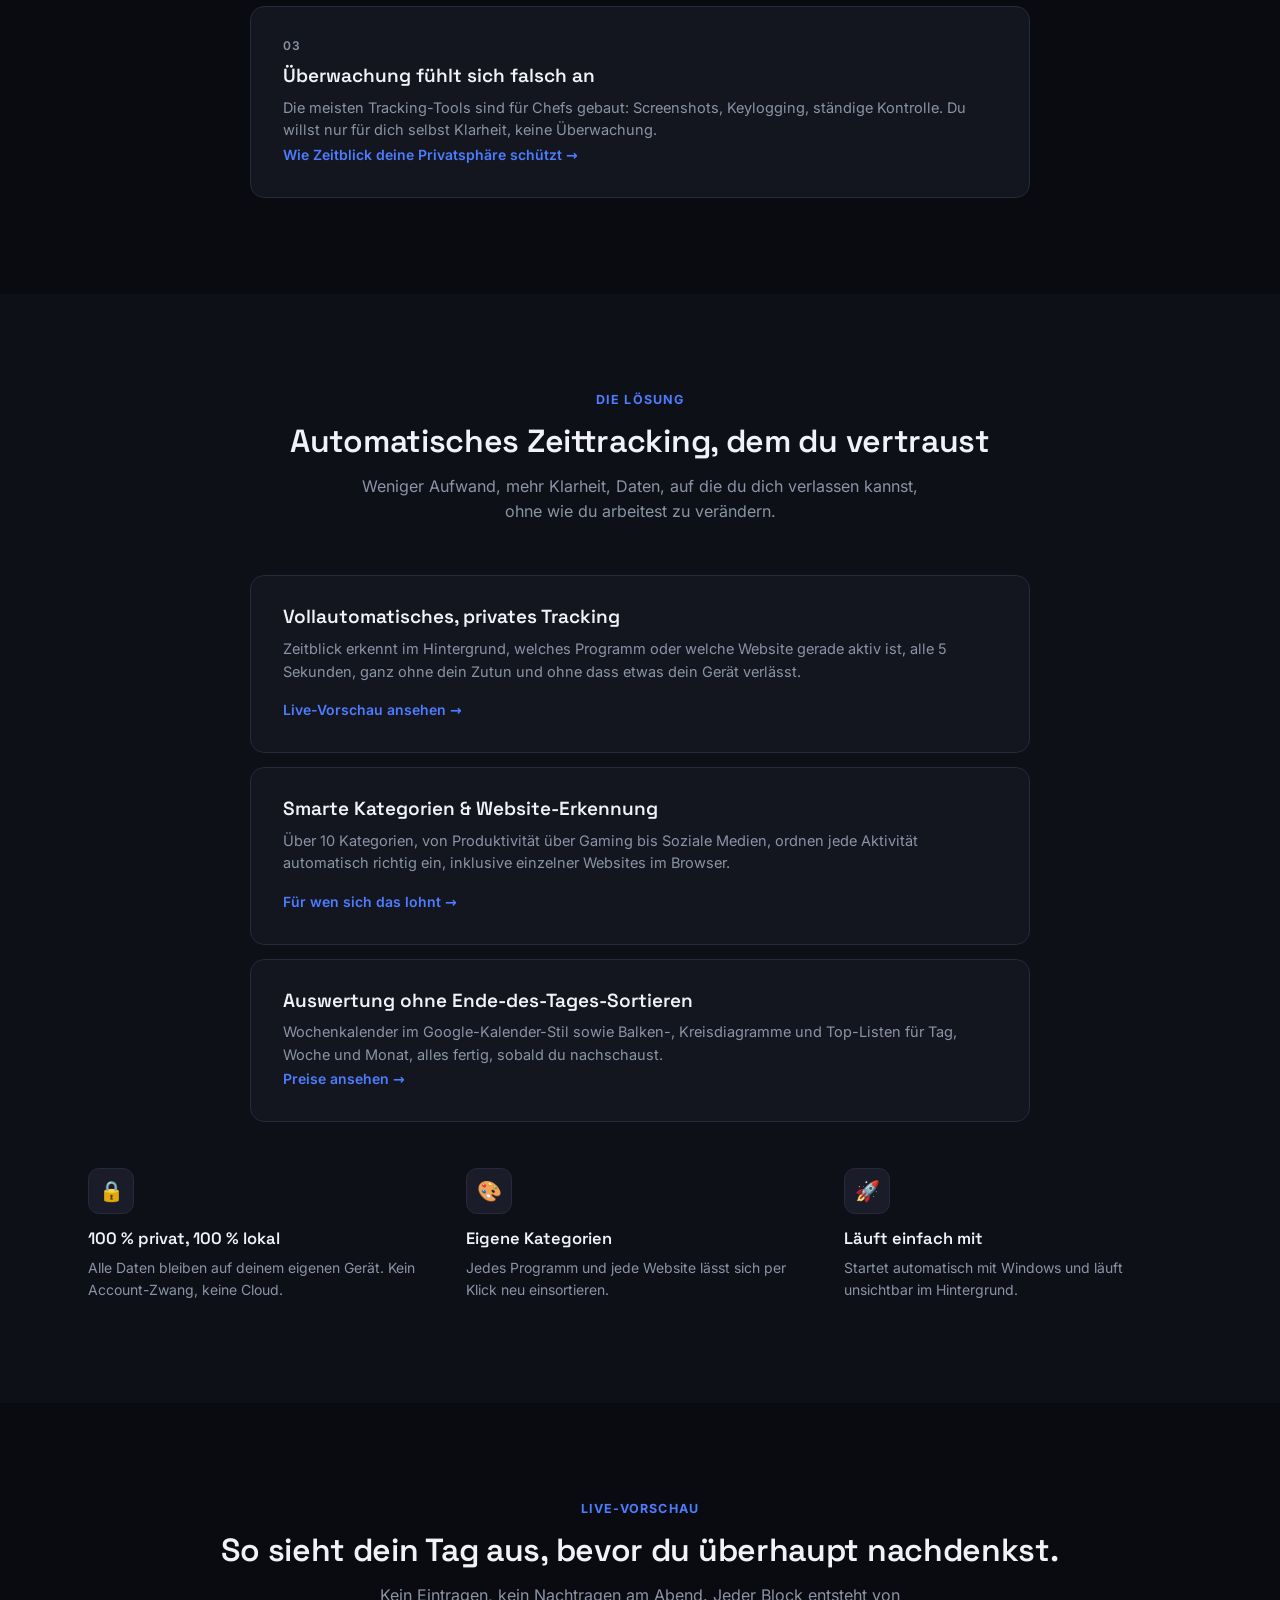
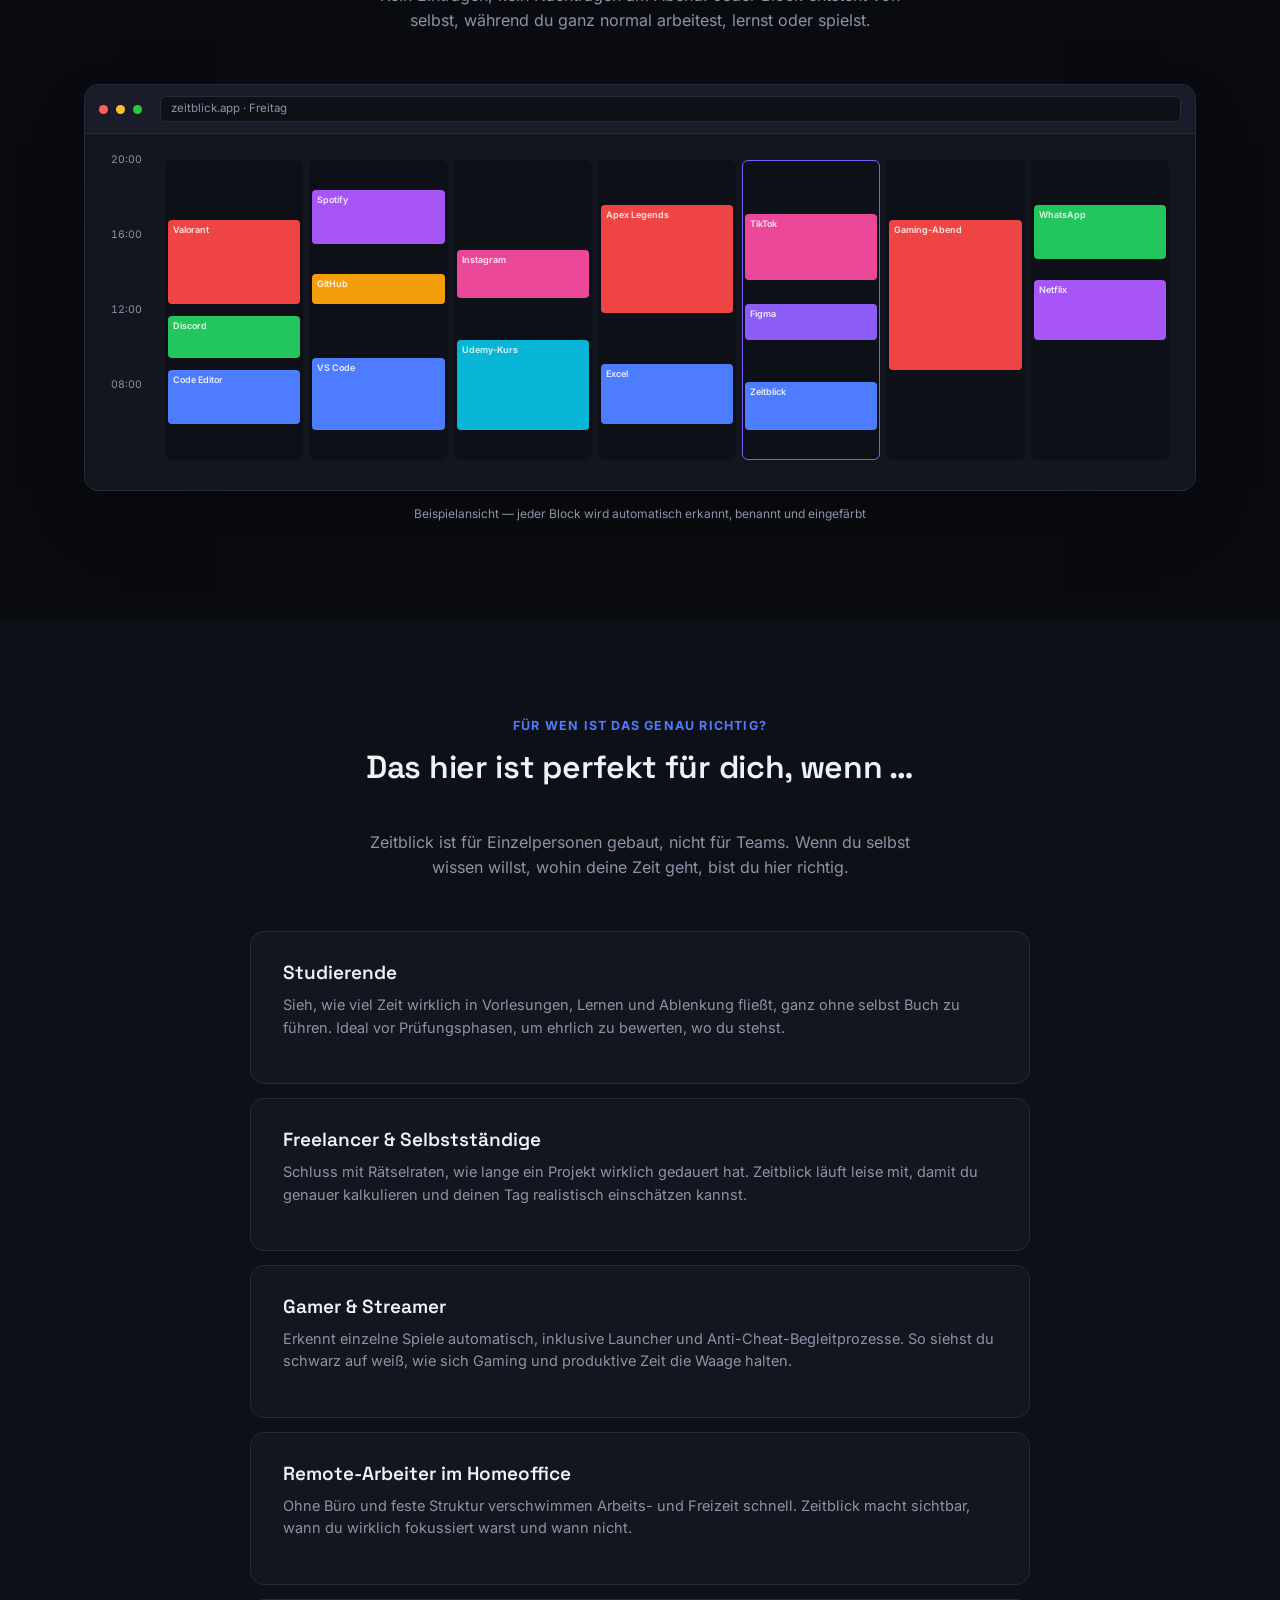
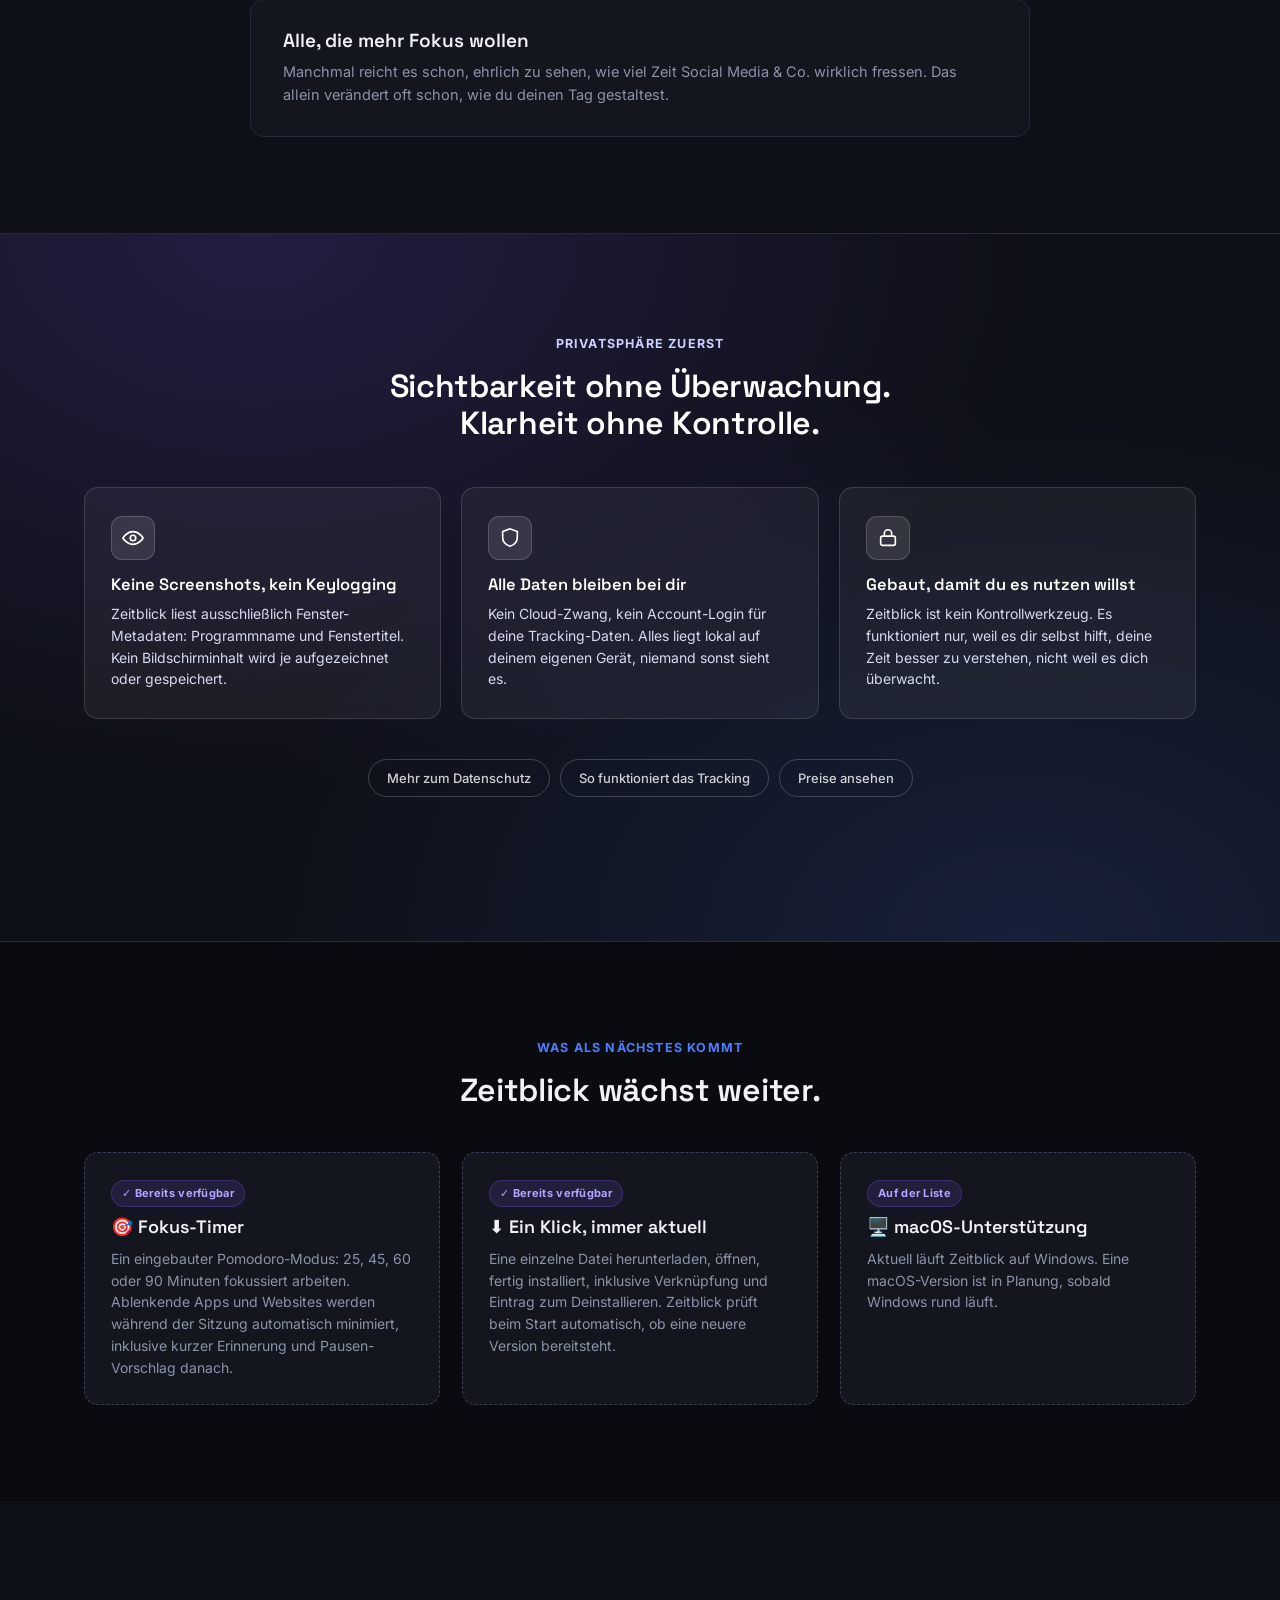
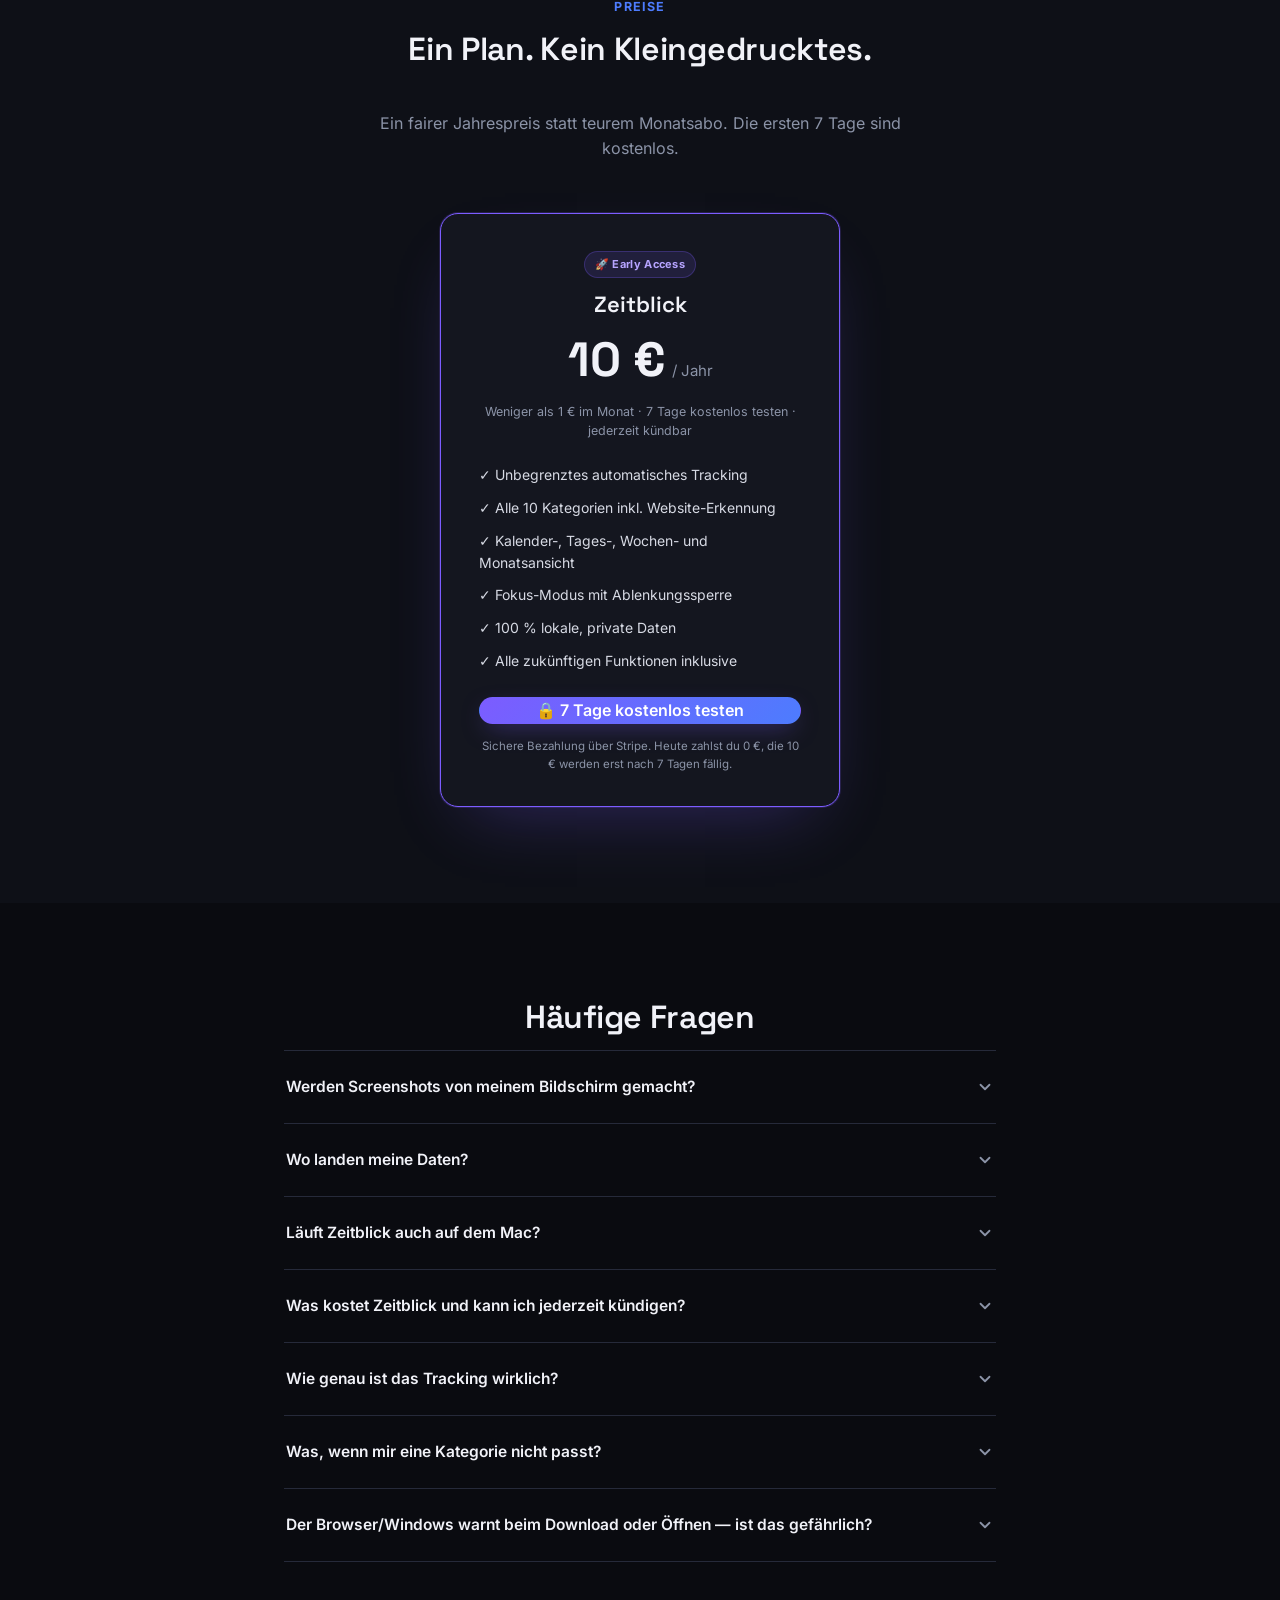
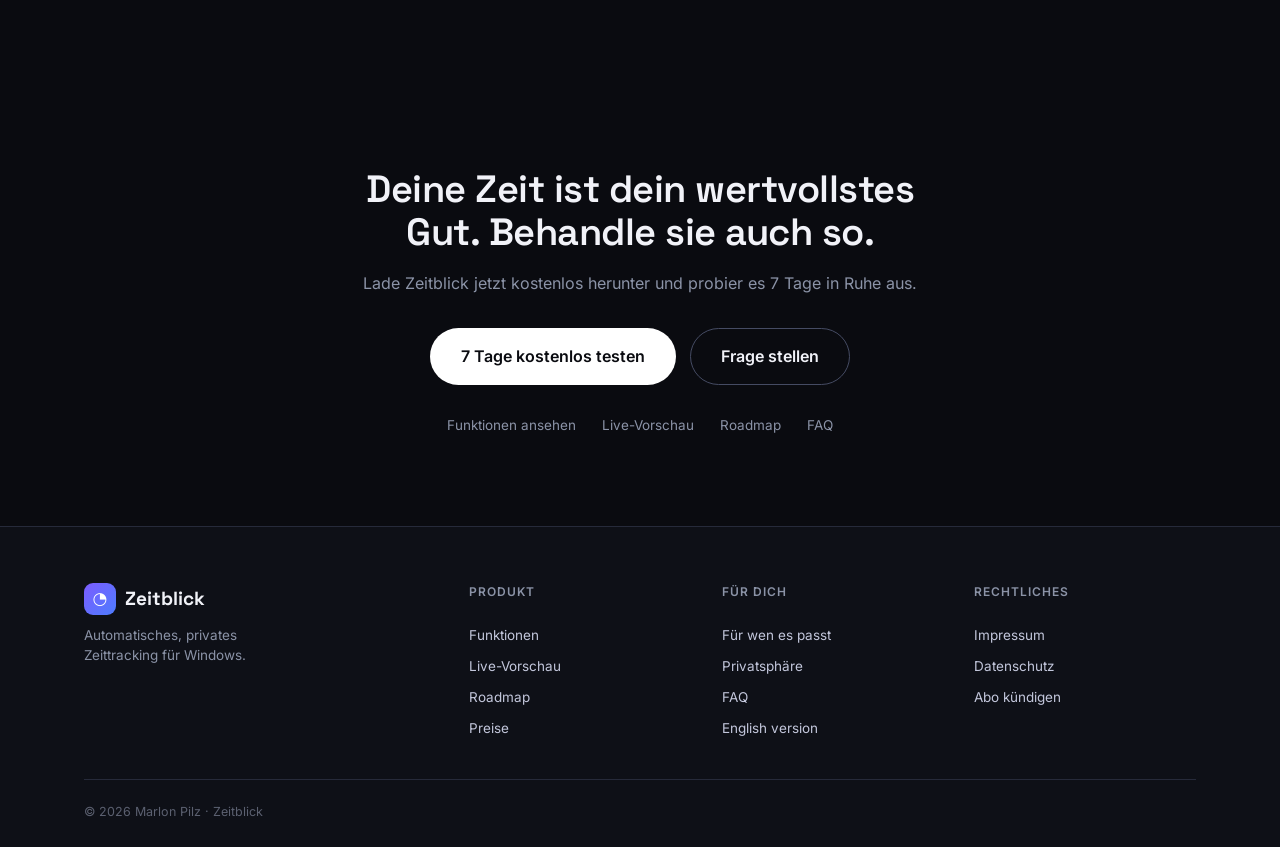
==== commit b36765f2: "Self-host Inter and Space Grotesk instead of loading Google Fonts Loading fonts.googleapis.com sends" ====
--- a/index.html
+++ b/index.html
@@ -20,10 +20,7 @@
   <meta property="og:locale" content="de_DE">
   <meta name="twitter:card" content="summary_large_image">
   <link rel="icon" href="data:image/svg+xml,<svg xmlns='http://www.w3.org/2000/svg' viewBox='0 0 100 100'><text y='.9em' font-size='90'>⏱️</text></svg>">
-  <link rel="preconnect" href="https://fonts.googleapis.com">
-  <link rel="preconnect" href="https://fonts.gstatic.com" crossorigin>
-  <link href="https://fonts.googleapis.com/css2?family=Space+Grotesk:wght@500;600;700&family=Inter:wght@400;500;600;700&display=swap" rel="stylesheet">
-  <link rel="stylesheet" href="style.css?v=6">
+  <link rel="stylesheet" href="style.css?v=7">
 </head>
 <body>
 
--- a/style.css
+++ b/style.css
@@ -1,4 +1,39 @@
 /* ═══════════════ Zeitblick Landingpage ═══════════════ */
+
+/* Schriften selbst gehostet (fonts/, SIL OFL), damit beim Seitenaufruf keine
+   IP-Adresse an Google geht. Variable Fonts: eine Datei deckt alle Stärken ab. */
+@font-face {
+  font-family: "Inter";
+  font-style: normal;
+  font-weight: 400 700;
+  font-display: swap;
+  src: url("fonts/inter-latin-ext.woff2") format("woff2");
+  unicode-range: U+0100-02BA, U+02BD-02C5, U+02C7-02CC, U+02CE-02D7, U+02DD-02FF, U+0304, U+0308, U+0329, U+1D00-1DBF, U+1E00-1E9F, U+1EF2-1EFF, U+2020, U+20A0-20AB, U+20AD-20C0, U+2113, U+2C60-2C7F, U+A720-A7FF;
+}
+@font-face {
+  font-family: "Inter";
+  font-style: normal;
+  font-weight: 400 700;
+  font-display: swap;
+  src: url("fonts/inter-latin.woff2") format("woff2");
+  unicode-range: U+0000-00FF, U+0131, U+0152-0153, U+02BB-02BC, U+02C6, U+02DA, U+02DC, U+0304, U+0308, U+0329, U+2000-206F, U+20AC, U+2122, U+2191, U+2193, U+2212, U+2215, U+FEFF, U+FFFD;
+}
+@font-face {
+  font-family: "Space Grotesk";
+  font-style: normal;
+  font-weight: 500 700;
+  font-display: swap;
+  src: url("fonts/space-grotesk-latin-ext.woff2") format("woff2");
+  unicode-range: U+0100-02BA, U+02BD-02C5, U+02C7-02CC, U+02CE-02D7, U+02DD-02FF, U+0304, U+0308, U+0329, U+1D00-1DBF, U+1E00-1E9F, U+1EF2-1EFF, U+2020, U+20A0-20AB, U+20AD-20C0, U+2113, U+2C60-2C7F, U+A720-A7FF;
+}
+@font-face {
+  font-family: "Space Grotesk";
+  font-style: normal;
+  font-weight: 500 700;
+  font-display: swap;
+  src: url("fonts/space-grotesk-latin.woff2") format("woff2");
+  unicode-range: U+0000-00FF, U+0131, U+0152-0153, U+02BB-02BC, U+02C6, U+02DA, U+02DC, U+0304, U+0308, U+0329, U+2000-206F, U+20AC, U+2122, U+2191, U+2193, U+2212, U+2215, U+FEFF, U+FFFD;
+}
 
 :root {
   --bg: #0a0b10;
